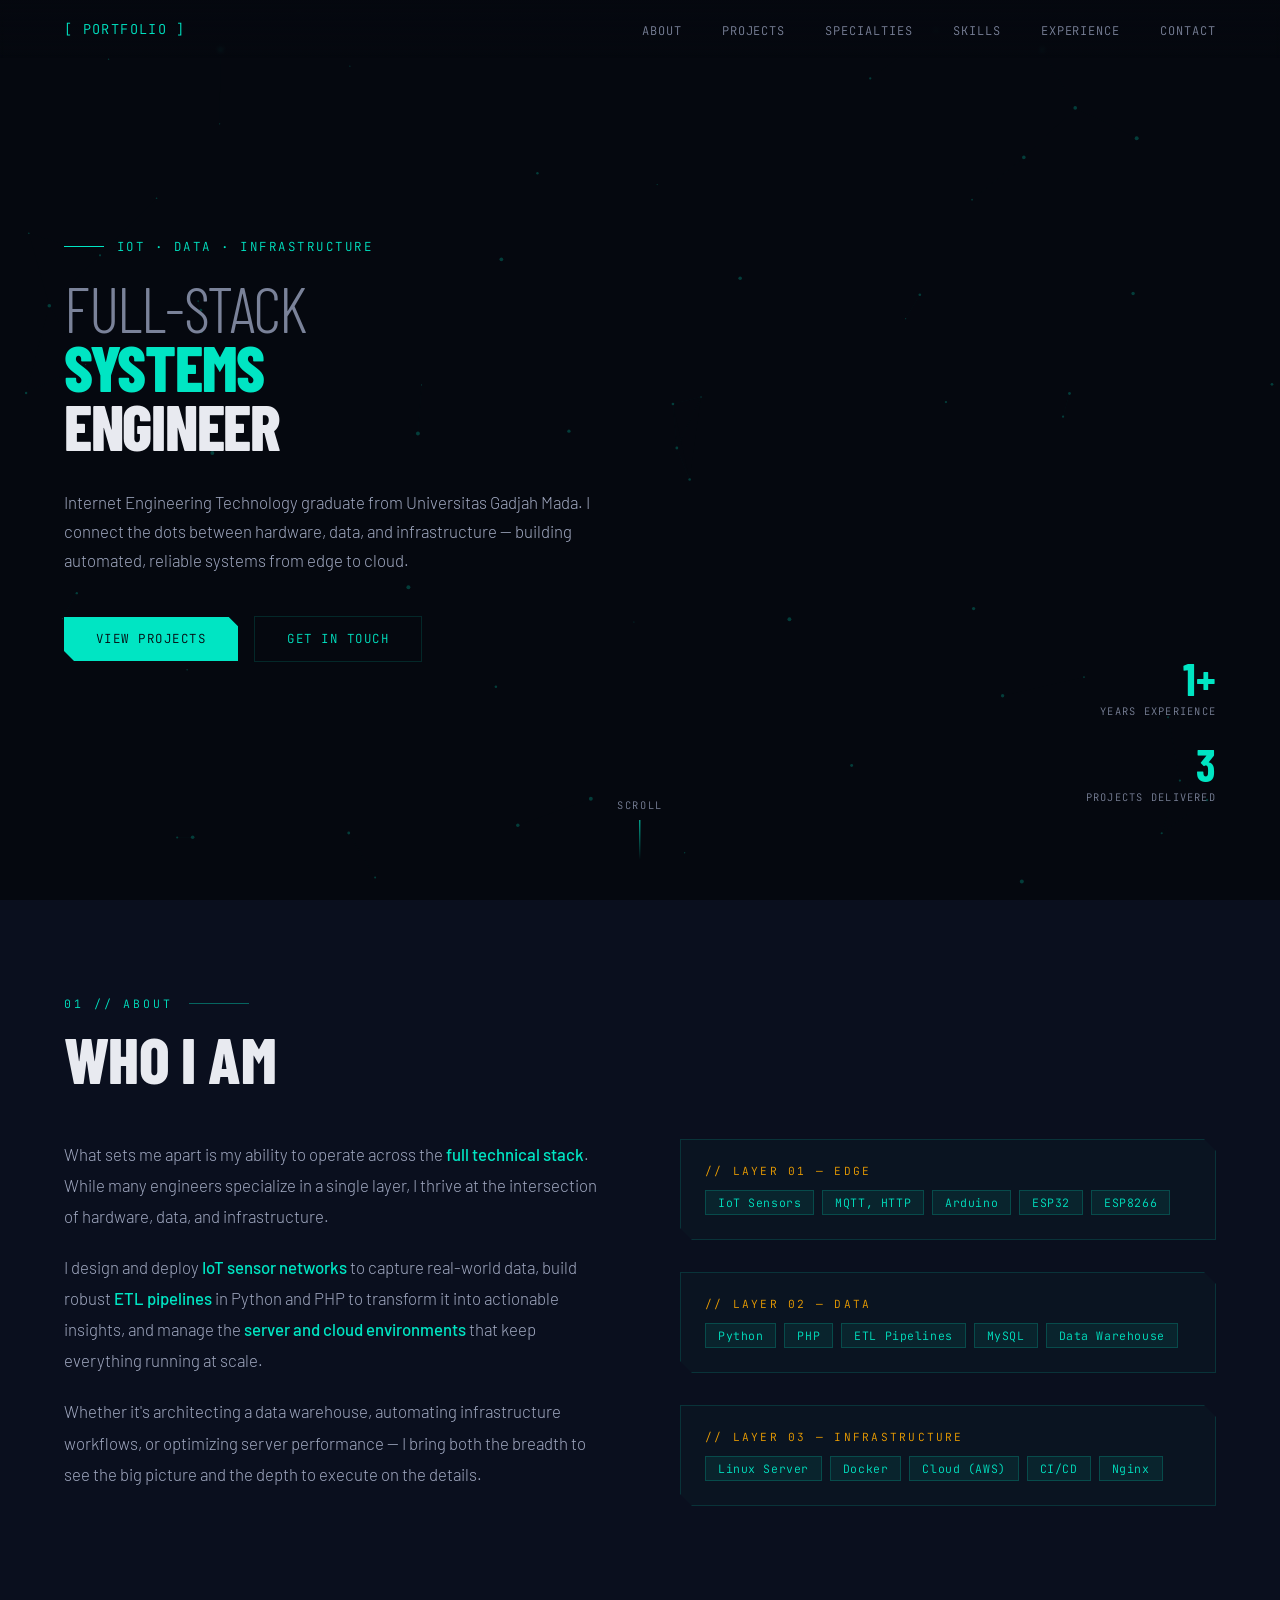
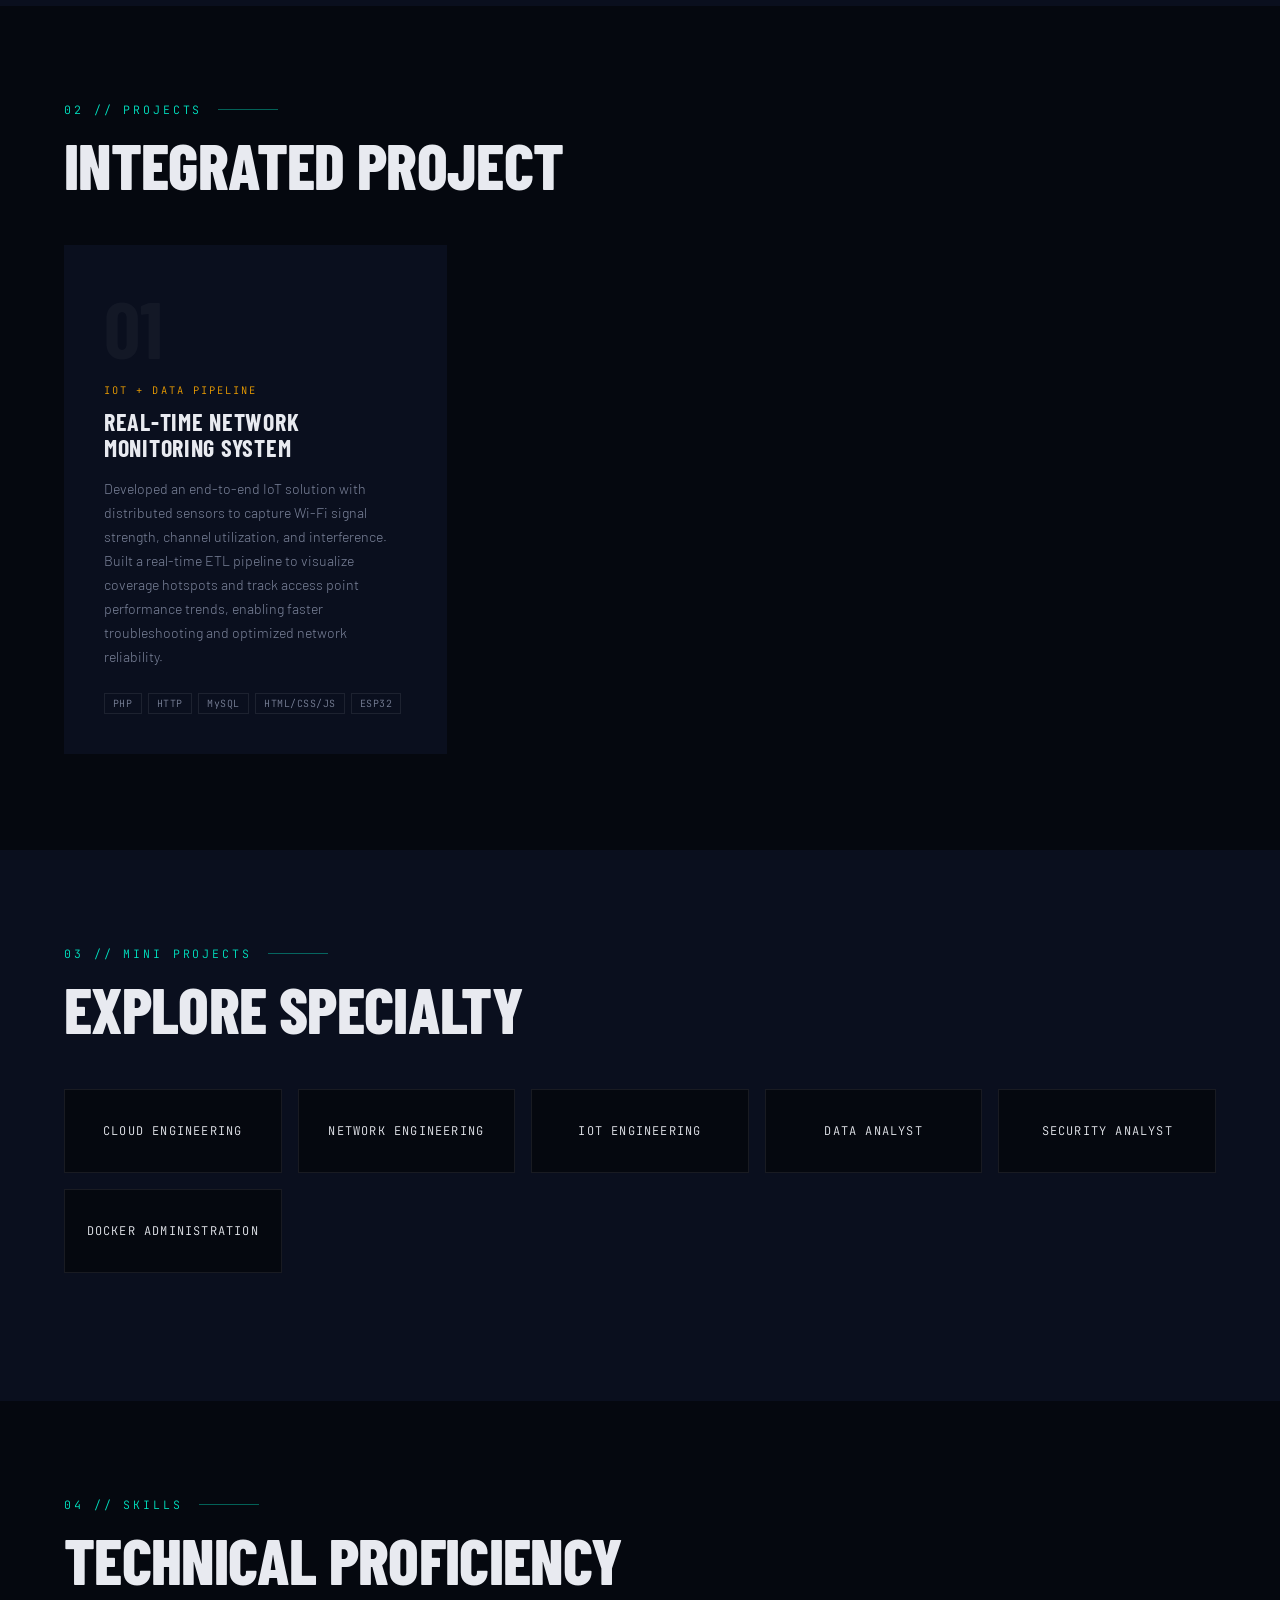
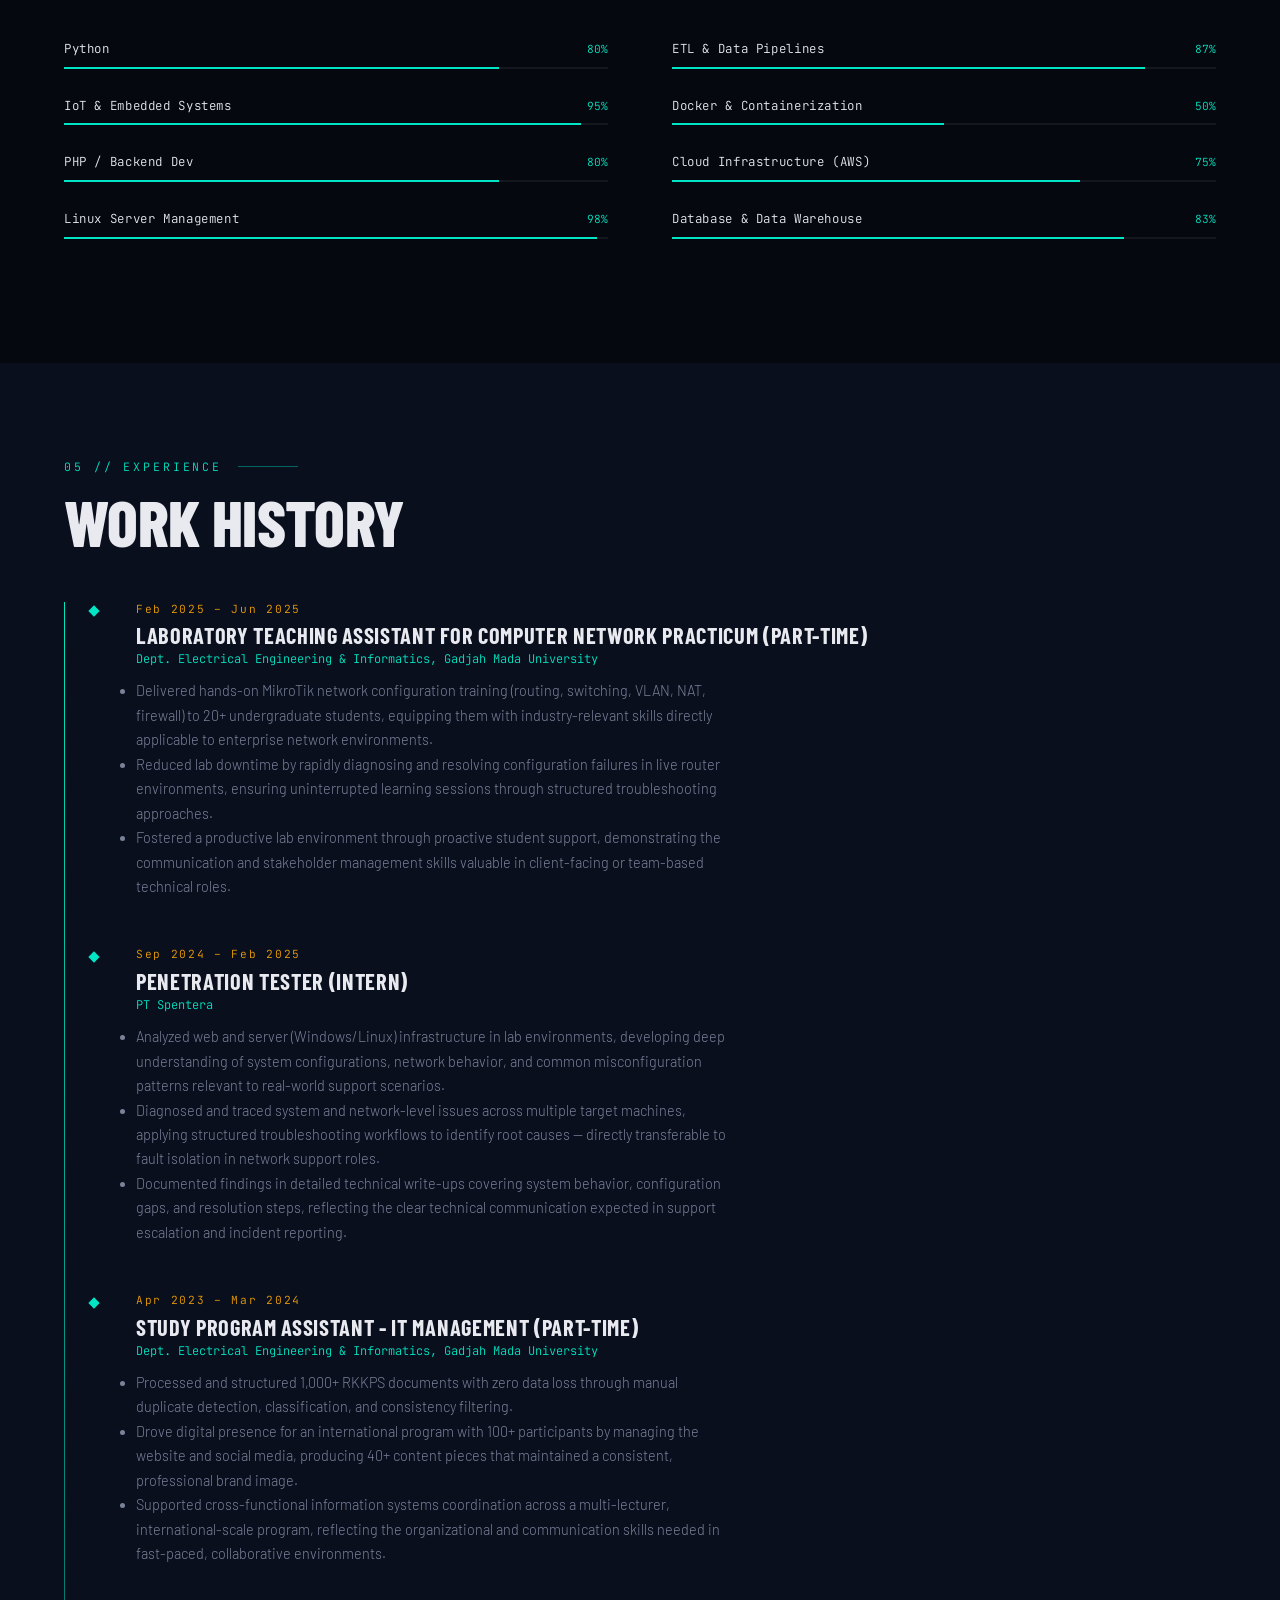
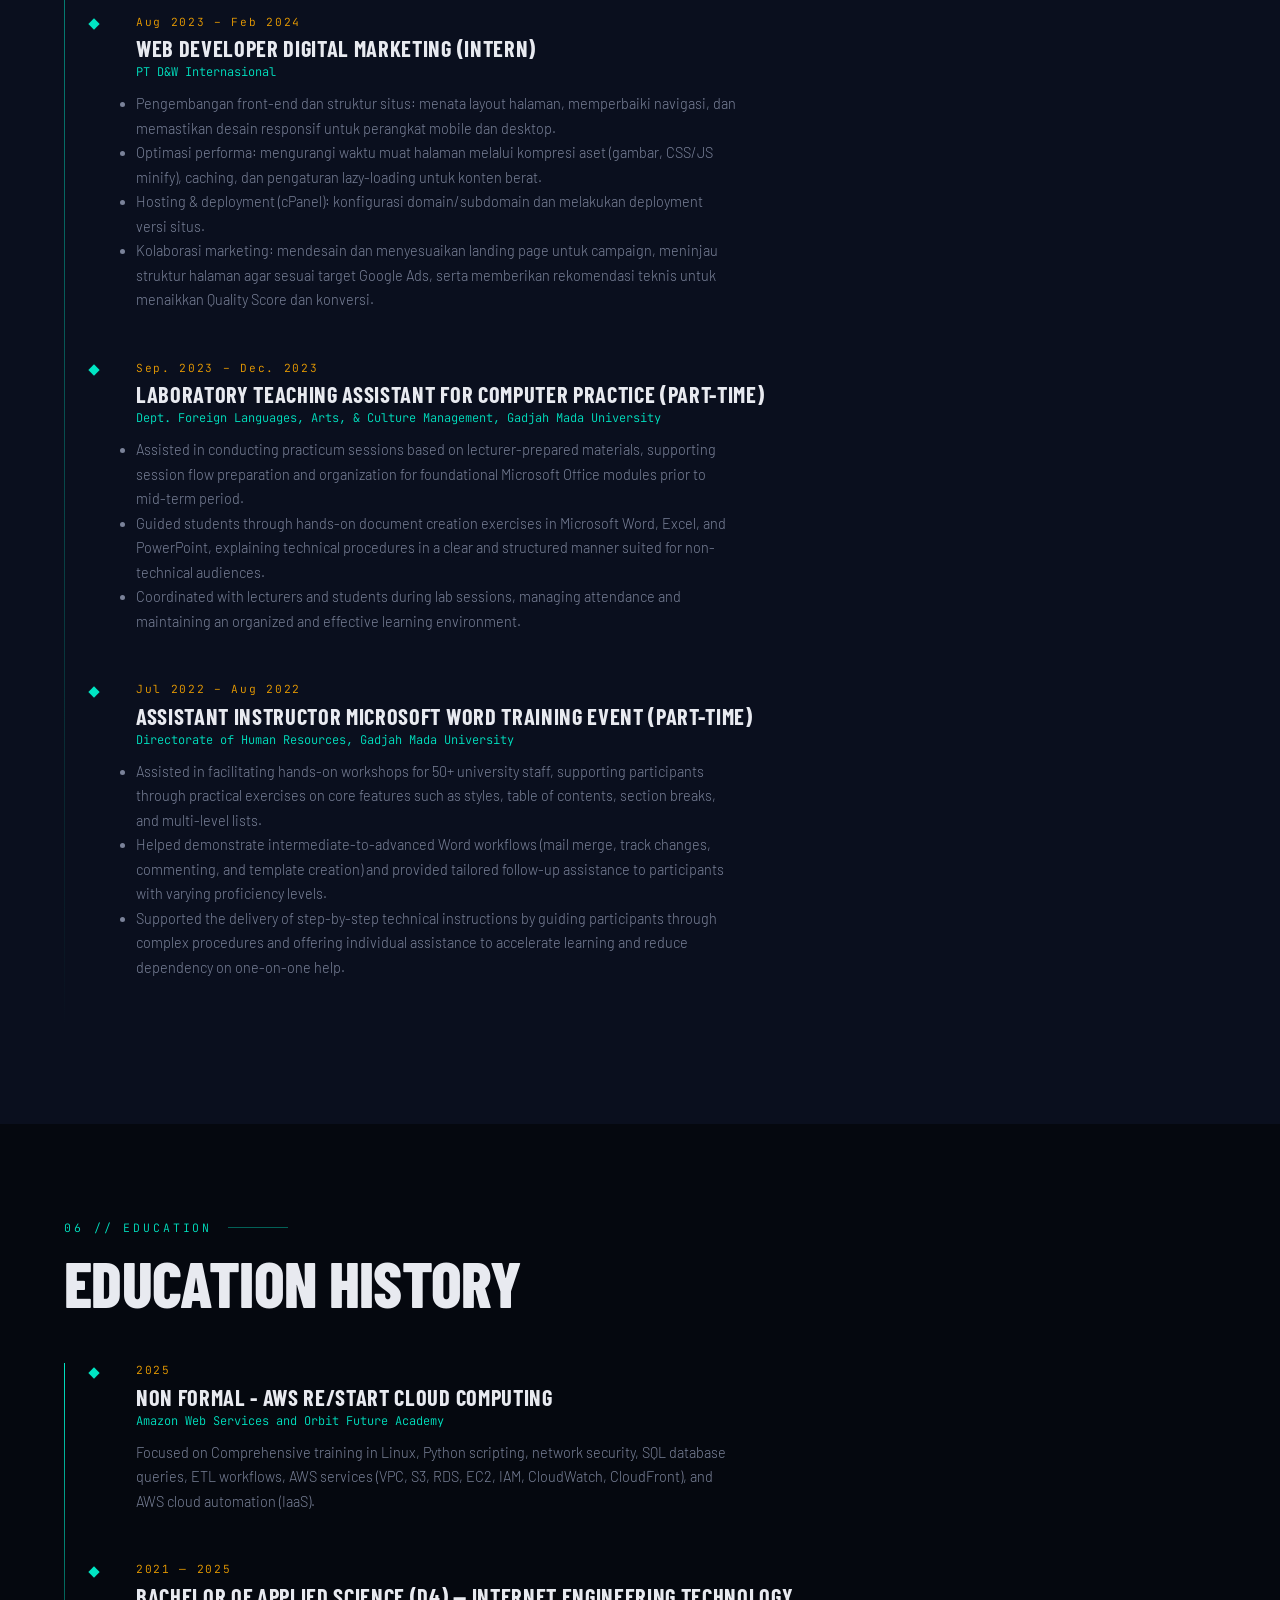
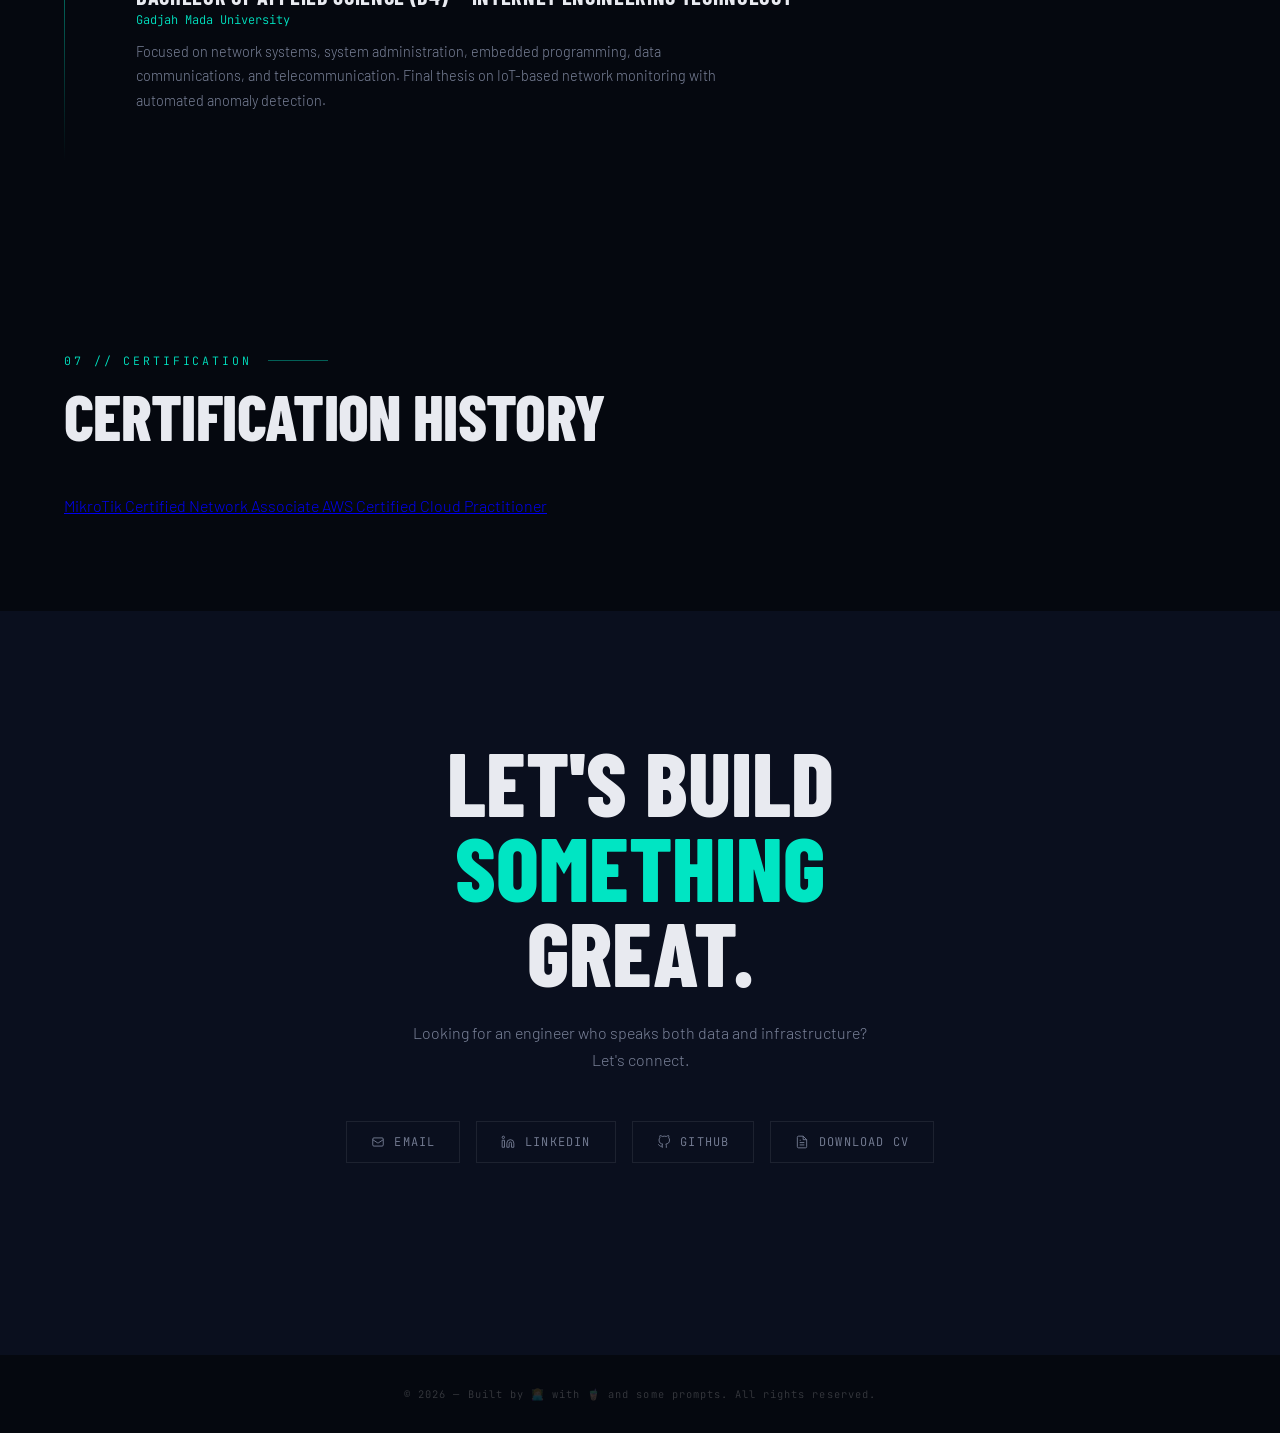
==== index.html @ 51f74c60 "Update index.html" ====
<!DOCTYPE html>
<html lang="id">
<head>
<meta charset="UTF-8">
<meta name="viewport" content="width=device-width, initial-scale=1.0">
<title>Portfolio — Engineer</title>
<link rel="preconnect" href="https://fonts.googleapis.com">
<link href="https://fonts.googleapis.com/css2?family=Barlow+Condensed:wght@300;400;600;700;800&family=JetBrains+Mono:wght@300;400;500&family=Barlow:wght@300;400;500&display=swap" rel="stylesheet">
<link rel="stylesheet" href="assets/css/style.css">
</head>
<body>

<canvas id="canvas-bg"></canvas>

<!-- NAV -->
<nav>
  <a href="#hero" class="nav-logo">[ PORTFOLIO ]</a>
  <ul class="nav-links">
    <li><a href="#about">About</a></li>
    <li><a href="#projects">Projects</a></li>
    <li><a href="#mini-projects">Specialties</a></li>
    <li><a href="#skills">Skills</a></li>
    <li><a href="#experience">Experience</a></li>
    <li><a href="#contact">Contact</a></li>
  </ul>
</nav>

<!-- HERO -->
<section id="hero">
  <div class="hero-content">
    <div class="hero-tag">IoT · Data · Infrastructure</div>
    <h1>
      <span class="line-dim">Full-Stack</span><br>
      <span class="line-accent">Systems</span><br>
      <span>Engineer</span>
    </h1>
    <p class="hero-desc">
      Internet Engineering Technology graduate from Universitas Gadjah Mada.
      I connect the dots between hardware, data, and infrastructure —
      building automated, reliable systems from edge to cloud.
    </p>
    <div class="hero-cta">
      <a href="#projects" class="btn-primary">View Projects</a>
      <a href="#contact" class="btn-secondary">Get In Touch</a>
    </div>
  </div>

  <div class="hero-stats">
    <div class="stat-item">
      <div class="stat-num">1+</div>
      <div class="stat-label">Years Experience</div>
    </div>
    <div class="stat-item">
      <div class="stat-num">3</div>
      <div class="stat-label">Projects Delivered</div>
    </div>
  </div>

  <div class="scroll-hint">
    <span>Scroll</span>
    <div class="scroll-line"></div>
  </div>
</section>

<!-- ABOUT -->
<section id="about">
  <div class="section-label">01 // About</div>
  <h2>Who I Am</h2>

  <div class="about-grid reveal">
    <div class="about-text">
      <p>
        What sets me apart is my ability to operate across the <strong>full technical stack</strong>.
        While many engineers specialize in a single layer, I thrive at the intersection of
        hardware, data, and infrastructure.
      </p>
      <p>
        I design and deploy <strong>IoT sensor networks</strong> to capture real-world data,
        build robust <strong>ETL pipelines</strong> in Python and PHP to transform it into
        actionable insights, and manage the <strong>server and cloud environments</strong>
        that keep everything running at scale.
      </p>
      <p>
        Whether it's architecting a data warehouse, automating infrastructure workflows,
        or optimizing server performance — I bring both the breadth to see the big picture
        and the depth to execute on the details.
      </p>
    </div>

    <div class="about-right">
      <div class="tech-layer">
        <div class="layer-title">// Layer 01 — Edge</div>
        <div class="layer-tags">
          <span class="tag">IoT Sensors</span>
          <span class="tag">MQTT, HTTP</span>
          <span class="tag">Arduino</span>
          <span class="tag">ESP32</span>
          <span class="tag">ESP8266</span>
        </div>
      </div>
      <div class="tech-layer">
        <div class="layer-title">// Layer 02 — Data</div>
        <div class="layer-tags">
          <span class="tag">Python</span>
          <span class="tag">PHP</span>
          <span class="tag">ETL Pipelines</span>
          <span class="tag">MySQL</span>
          <span class="tag">Data Warehouse</span>
        </div>
      </div>
      <div class="tech-layer">
        <div class="layer-title">// Layer 03 — Infrastructure</div>
        <div class="layer-tags">
          <span class="tag">Linux Server</span>
          <span class="tag">Docker</span>
          <span class="tag">Cloud (AWS)</span>
          <span class="tag">CI/CD</span>
          <span class="tag">Nginx</span>
        </div>
      </div>
    </div>
  </div>
</section>

<!-- PROJECTS -->
<section id="projects">
  <div class="section-label">02 // Projects</div>
  <h2>Integrated Project</h2>

  <div class="projects-grid">
    <div class="project-card reveal" onclick="window.open('https://github.com/indah0503/network-stability-and-performance-monitoring-system.git', '_blank')" style="cursor: pointer;">
      <div class="project-num">01</div>
      <div class="project-type">IoT + Data Pipeline</div>
      <div class="project-title">Real-Time Network Monitoring System</div>
      <p class="project-desc">
        Developed an end-to-end IoT solution with distributed sensors to capture Wi-Fi
        signal strength, channel utilization, and interference. Built a real-time ETL pipeline
        to visualize coverage hotspots and track access point performance trends,
        enabling faster troubleshooting and optimized network reliability.
      </p>
      <div class="project-stack">
        <span class="stack-chip">PHP</span>
        <span class="stack-chip">HTTP</span>
        <span class="stack-chip">MySQL</span>
        <span class="stack-chip">HTML/CSS/JS</span>
        <span class="stack-chip">ESP32</span>
      </div>
    </div>
  </div>
</section>

<!-- MINI PROJECTS -->
<section id="mini-projects">
  <div class="section-label">03 // Mini Projects</div>
  <h2>Explore Specialty</h2>
  
  <div class="mini-links">
    <a href="pages/cloud-engineering.html" class="mini-link">
      Cloud Engineering
    </a>
    
    <a href="pages/network-engineering.html" class="mini-link">
      Network Engineering
    </a>
    
    <a href="pages/iot-engineering.html" class="mini-link">
      IoT Engineering
    </a>
    
    <a href="pages/data-analytics.html" button class="mini-link">
      Data Analyst
    </a>
    
    <a href="pages/security-analyst.html" button class="mini-link">
      Security Analyst
    </a>

    <a href="pages/docker-admin.html" button class="mini-link">
      Docker Administration
    </a>
  </div>
</section>

<!-- SKILLS -->
<section id="skills">
  <div class="section-label">04 // Skills</div>
  <h2>Technical Proficiency</h2>

  <div class="skills-layout">
    <div class="reveal">
      <div class="skill-item">
        <div class="skill-header"><span class="skill-name">Python</span><span class="skill-pct">80%</span></div>
        <div class="skill-track"><div class="skill-fill" style="--w:0.92" data-pct="0.80"></div></div>
      </div>
      <div class="skill-item">
        <div class="skill-header"><span class="skill-name">IoT & Embedded Systems</span><span class="skill-pct">95%</span></div>
        <div class="skill-track"><div class="skill-fill" data-pct="0.95"></div></div>
      </div>
      <div class="skill-item">
        <div class="skill-header"><span class="skill-name">PHP / Backend Dev</span><span class="skill-pct">80%</span></div>
        <div class="skill-track"><div class="skill-fill" data-pct="0.80"></div></div>
      </div>
      <div class="skill-item">
        <div class="skill-header"><span class="skill-name">Linux Server Management</span><span class="skill-pct">98%</span></div>
        <div class="skill-track"><div class="skill-fill" data-pct="0.98"></div></div>
      </div>
    </div>
    <div class="reveal">
      <div class="skill-item">
        <div class="skill-header"><span class="skill-name">ETL & Data Pipelines</span><span class="skill-pct">87%</span></div>
        <div class="skill-track"><div class="skill-fill" data-pct="0.87"></div></div>
      </div>
      <div class="skill-item">
        <div class="skill-header"><span class="skill-name">Docker & Containerization</span><span class="skill-pct">50%</span></div>
        <div class="skill-track"><div class="skill-fill" data-pct="0.50"></div></div>
      </div>
      <div class="skill-item">
        <div class="skill-header"><span class="skill-name">Cloud Infrastructure (AWS)</span><span class="skill-pct">75%</span></div>
        <div class="skill-track"><div class="skill-fill" data-pct="0.75"></div></div>
      </div>
      <div class="skill-item">
        <div class="skill-header"><span class="skill-name">Database & Data Warehouse</span><span class="skill-pct">83%</span></div>
        <div class="skill-track"><div class="skill-fill" data-pct="0.83"></div></div>
      </div>
    </div>
  </div>
</section>

<!-- EXPERIENCE -->
<section id="experience">
  <div class="section-label">05 // Experience</div>
  <h2>Work History</h2>

  <div class="timeline reveal">
    <div class="timeline-item">
      <div class="timeline-dot"></div>
      <div class="timeline-date">Feb 2025 – Jun 2025</div>
      <div class="timeline-role">Laboratory Teaching Assistant for Computer Network Practicum (Part-time)</div>
      <div class="timeline-company">Dept. Electrical Engineering & Informatics, Gadjah Mada University</div>
      <ul class="timeline-desc">
        <li>Delivered hands-on MikroTik network configuration training (routing, switching, VLAN, NAT, firewall) 
          to 20+ undergraduate students, equipping them with industry-relevant skills directly applicable to enterprise 
          network environments.</li>
        <li>Reduced lab downtime by rapidly diagnosing and resolving configuration failures in live router environments, 
          ensuring uninterrupted learning sessions through structured troubleshooting approaches.</li>
        <li>Fostered a productive lab environment through proactive student support, demonstrating the communication 
          and stakeholder management skills valuable in client-facing or team-based technical roles.</li>
      </ul>
    </div>
    <div class="timeline-item">
      <div class="timeline-dot"></div>
      <div class="timeline-date">Sep 2024 – Feb 2025</div>
      <div class="timeline-role">Penetration Tester	(Intern)</div>
      <div class="timeline-company">PT Spentera</div>
      <ul class="timeline-desc">
        <li>Analyzed web and server (Windows/Linux) infrastructure in lab environments, developing deep 
          understanding of system configurations, network behavior, and common misconfiguration patterns 
          relevant to real-world support scenarios.</li>
        <li>Diagnosed and traced system and network-level issues across multiple target machines, applying 
          structured troubleshooting workflows to identify root causes — directly transferable to fault isolation 
          in network support roles.</li>
        <li>Documented findings in detailed technical write-ups covering system behavior, configuration gaps, 
          and resolution steps, reflecting the clear technical communication expected in support escalation 
          and incident reporting.</li>
      </ul>
    </div>
    <div class="timeline-item">
      <div class="timeline-dot"></div>
      <div class="timeline-date">Apr 2023 – Mar 2024</div>
      <div class="timeline-role">Study Program Assistant - IT Management (Part-time)</div>
      <div class="timeline-company">Dept. Electrical Engineering & Informatics, Gadjah Mada University</div>
      <ul class="timeline-desc">
        <li>Processed and structured 1,000+ RKKPS documents with zero data loss through manual duplicate 
          detection, classification, and consistency filtering.</li>
        <li>Drove digital presence for an international program with 100+ participants by managing the 
          website and social media, producing 40+ content pieces that maintained a consistent, professional brand image.</li>
        <li>Supported cross-functional information systems coordination across a multi-lecturer, 
          international-scale program, reflecting the organizational and communication skills needed in fast-paced, 
          collaborative environments.</li>
      </ul>
    </div>
    <div class="timeline-item">
      <div class="timeline-dot"></div>
      <div class="timeline-date">Aug 2023 – Feb 2024</div>
      <div class="timeline-role">Web Developer Digital Marketing (Intern)</div>
      <div class="timeline-company">PT D&W Internasional</div>
      <ul class="timeline-desc">
        <li>Pengembangan front-end dan struktur situs: menata layout halaman, memperbaiki navigasi, dan 
          memastikan desain responsif untuk perangkat mobile dan desktop.</li>
        <li>Optimasi performa: mengurangi waktu muat halaman melalui kompresi aset 
          (gambar, CSS/JS minify), caching, dan pengaturan lazy-loading untuk konten berat.</li>
        <li>Hosting & deployment (cPanel): konfigurasi domain/subdomain dan melakukan deployment versi situs.</li>
        <li>Kolaborasi marketing: mendesain dan menyesuaikan landing page untuk campaign, meninjau struktur 
          halaman agar sesuai target Google Ads, serta memberikan rekomendasi teknis untuk menaikkan Quality 
          Score dan konversi.</li>
      </ul>
    </div>
    <div class="timeline-item">
      <div class="timeline-dot"></div>
      <div class="timeline-date">Sep. 2023 – Dec. 2023</div>
      <div class="timeline-role">Laboratory Teaching Assistant for Computer Practice (Part-time)</div>
      <div class="timeline-company">Dept. Foreign Languages, Arts, & Culture Management, Gadjah Mada University</div>
      <ul class="timeline-desc">
        <li>Assisted in conducting practicum sessions based on lecturer-prepared materials, supporting session
          flow preparation and organization for foundational Microsoft Office modules prior to mid-term period.</li>
        <li>Guided students through hands-on document creation exercises in Microsoft Word, Excel, and 
          PowerPoint, explaining technical procedures in a clear and structured manner suited for non-technical audiences.</li>
        <li>Coordinated with lecturers and students during lab sessions, managing attendance and maintaining 
          an organized and effective learning environment.</li>
      </ul>
    </div>
    <div class="timeline-item">
      <div class="timeline-dot"></div>
      <div class="timeline-date">Jul 2022 – Aug 2022</div>
      <div class="timeline-role">Assistant Instructor Microsoft Word Training Event (Part-time)</div>
      <div class="timeline-company">Directorate of Human Resources, Gadjah Mada University</div>
      <ul class="timeline-desc">
        <li>Assisted in facilitating hands-on workshops for 50+ university staff, supporting participants 
          through practical exercises on core features such as styles, table of contents, section breaks, 
          and multi-level lists.</li>
        <li>Helped demonstrate intermediate-to-advanced Word workflows (mail merge, track changes, commenting,
          and template creation) and provided tailored follow-up assistance to participants with varying proficiency levels.</li>
        <li>Supported the delivery of step-by-step technical instructions by guiding participants through 
          complex procedures and offering individual assistance to accelerate learning and reduce dependency 
          on one-on-one help.</li>
      </ul>
    </div>
  </div>
</section>

<!-- EDUCATION -->
<section id="education">
  <div class="section-label">06 // Education</div>
  <h2>Education History</h2>
  
  <div class="timeline reveal">
    <div class="timeline-item">
      <div class="timeline-dot"></div>
      <div class="timeline-year">2025</div>
      <div class="timeline-program">Non Formal - AWS re/Start Cloud Computing</div>
      <div class="timeline-school">Amazon Web Services and Orbit Future Academy</div>
      <p class="timeline-study">
        Focused on Comprehensive training in Linux, Python scripting, network security, 
        SQL database queries, ETL workflows, AWS services (VPC, S3, RDS, EC2, IAM, CloudWatch, CloudFront), 
        and AWS cloud automation (IaaS).
      </p>
    </div>
    <div class="timeline-item">
      <div class="timeline-dot"></div>
      <div class="timeline-year">2021 — 2025</div>
      <div class="timeline-program">Bachelor of Applied Science (D4) — Internet Engineering Technology</div>
      <div class="timeline-school">Gadjah Mada University</div>
      <p class="timeline-study">
        Focused on network systems, system administration, embedded programming,
        data communications, and telecommunication. Final thesis on IoT-based
        network monitoring with automated anomaly detection.
      </p>
    </div>
  </div>
</section>

<!-- CERTIFICATION -->
<section id="certification">
  <div class="section-label">07 // Certification</div>
  <h2>Certification History</h2>
  
  <div class="certif-links">
    <a href="https://mikrotik.com/training/certificates/c420561c7f40c6b32503" class="certif-link" target="_blank">
      MikroTik Certified Network Associate
    </a>
    <a href="https://www.credly.com/badges/e46f42b6-aa15-4346-9a85-0c9fbe51da29" class="certif-link" target="_blank">
      AWS Certified Cloud Practitioner
    </a>
  </div>
</section>

<!-- CONTACT -->
<section id="contact">
  <div class="contact-big">
    Let's Build<br><span>Something</span><br>Great.
  </div>
  <p class="contact-sub">
    Looking for an engineer who speaks both data and infrastructure?<br>
    Let's connect.
  </p>
  <div class="contact-links">
    <a href="mailto:indah.sekar523@gmail.com" class="contact-link">
      <svg viewBox="0 0 24 24" fill="none" stroke="currentColor" stroke-width="1.5"><path d="M3 8l7.89 5.26a2 2 0 002.22 0L21 8M5 19h14a2 2 0 002-2V7a2 2 0 00-2-2H5a2 2 0 00-2 2v10a2 2 0 002 2z"/></svg>
      Email
    </a>
    <a href="https://linkedin.com/in/indah-sekar-ningrum" class="contact-link" target="_blank">
      <svg viewBox="0 0 24 24" fill="none" stroke="currentColor" stroke-width="1.5"><path d="M16 8a6 6 0 016 6v7h-4v-7a2 2 0 00-2-2 2 2 0 00-2 2v7h-4v-7a6 6 0 016-6zM2 9h4v12H2z"/><circle cx="4" cy="4" r="2"/></svg>
      LinkedIn
    </a>
    <a href="https://github.com/indah0503" class="contact-link" target="_blank">
      <svg viewBox="0 0 24 24" fill="none" stroke="currentColor" stroke-width="1.5"><path d="M9 19c-5 1.5-5-2.5-7-3m14 6v-3.87a3.37 3.37 0 00-.94-2.61c3.14-.35 6.44-1.54 6.44-7A5.44 5.44 0 0020 4.77 5.07 5.07 0 0019.91 1S18.73.65 16 2.48a13.38 13.38 0 00-7 0C6.27.65 5.09 1 5.09 1A5.07 5.07 0 005 4.77a5.44 5.44 0 00-1.5 3.78c0 5.42 3.3 6.61 6.44 7A3.37 3.37 0 009 18.13V22"/></svg>
      GitHub
    </a>
    <a href="docs/myCV.pdf" class="contact-link">
      <svg viewBox="0 0 24 24" fill="none" stroke="currentColor" stroke-width="1.5"><path d="M14 2H6a2 2 0 00-2 2v16a2 2 0 002 2h12a2 2 0 002-2V8z"/><polyline points="14 2 14 8 20 8"/><line x1="16" y1="13" x2="8" y2="13"/><line x1="16" y1="17" x2="8" y2="17"/><polyline points="10 9 9 9 8 9"/></svg>
      Download CV
    </a>
  </div>
</section>

<footer>
  &copy; 2026 — Built by 👩🏼‍💻 with 🧋 and some prompts. All rights reserved.
</footer>

<script>
// ─── CANVAS GRID ANIMATION ───
const canvas = document.getElementById('canvas-bg');
const ctx = canvas.getContext('2d');
let W, H, dots = [], lines = [];

function resize() {
  W = canvas.width = window.innerWidth;
  H = canvas.height = window.innerHeight;
}

function initDots() {
  dots = [];
  const count = Math.floor((W * H) / 18000);
  for (let i = 0; i < count; i++) {
    dots.push({
      x: Math.random() * W,
      y: Math.random() * H,
      vx: (Math.random() - 0.5) * 0.3,
      vy: (Math.random() - 0.5) * 0.3,
      r: Math.random() * 1.5 + 0.5
    });
  }
}

function draw() {
  ctx.clearRect(0, 0, W, H);
  for (let i = 0; i < dots.length; i++) {
    const d = dots[i];
    d.x += d.vx; d.y += d.vy;
    if (d.x < 0 || d.x > W) d.vx *= -1;
    if (d.y < 0 || d.y > H) d.vy *= -1;
    ctx.beginPath();
    ctx.arc(d.x, d.y, d.r, 0, Math.PI * 2);
    ctx.fillStyle = 'rgba(0,229,195,0.6)';
    ctx.fill();
    for (let j = i + 1; j < dots.length; j++) {
      const d2 = dots[j];
      const dist = Math.hypot(d.x - d2.x, d.y - d2.y);
      if (dist < 120) {
        ctx.beginPath();
        ctx.moveTo(d.x, d.y);
        ctx.lineTo(d2.x, d2.y);
        ctx.strokeStyle = `rgba(0,229,195,${0.12 * (1 - dist / 120)})`;
        ctx.lineWidth = 0.5;
        ctx.stroke();
      }
    }
  }
  requestAnimationFrame(draw);
}

resize();
initDots();
draw();
window.addEventListener('resize', () => { resize(); initDots(); });

// ─── REVEAL ON SCROLL ───
const revealEls = document.querySelectorAll('.reveal');
const observer = new IntersectionObserver((entries) => {
  entries.forEach(e => {
    if (e.isIntersecting) {
      e.target.classList.add('visible');
      // skill bars
      e.target.querySelectorAll('.skill-fill').forEach(bar => {
        const pct = parseFloat(bar.dataset.pct);
        bar.style.width = (pct * 100) + '%';
        bar.classList.add('animated');
      });
    }
  });
}, { threshold: 0.15 });

revealEls.forEach(el => observer.observe(el));

// skills in about section (auto-visible)
document.querySelectorAll('.skill-fill').forEach(bar => {
  const pct = parseFloat(bar.dataset.pct);
  bar.style.width = (pct * 100) + '%';
});
</script>
</body>
</html>
---- assets/css/style.css ----
:root {
    --bg: #05080f;
    --bg2: #0a0f1e;
    --bg3: #0f1628;
    --teal: #00e5c3;
    --teal-dim: #00b39a;
    --amber: #f0a000;
    --text: #e8eaf0;
    --text-muted: #7a8299;
    --border: rgba(0,229,195,0.15);
  }

  * { margin: 0; padding: 0; box-sizing: border-box; }

  html { scroll-behavior: smooth; }

  body {
    background: var(--bg);
    color: var(--text);
    font-family: 'Barlow', sans-serif;
    font-weight: 300;
    overflow-x: hidden;
  }

  /* ─── CANVAS BG ─── */
  #canvas-bg {
    position: fixed;
    top: 0; left: 0;
    width: 100%; height: 100%;
    z-index: 0;
    opacity: 0.4;
    pointer-events: none;
  }

  /* ─── NAV ─── */
  nav {
    position: fixed;
    top: 0; width: 100%;
    z-index: 100;
    padding: 1.2rem 4rem;
    display: flex;
    justify-content: space-between;
    align-items: center;
    background: linear-gradient(to bottom, rgba(5,8,15,0.95), transparent);
    backdrop-filter: blur(2px);
  }

  .nav-logo {
    font-family: 'JetBrains Mono', monospace;
    font-size: 0.85rem;
    color: var(--teal);
    letter-spacing: 0.1em;
    text-decoration: none;
  }

  .nav-links { display: flex; gap: 2.5rem; list-style: none; }

  .nav-links a {
    font-family: 'JetBrains Mono', monospace;
    font-size: 0.75rem;
    color: var(--text-muted);
    text-decoration: none;
    letter-spacing: 0.08em;
    text-transform: uppercase;
    transition: color 0.3s;
  }

  .nav-links a:hover { color: var(--teal); }

  /* ─── HERO ─── */
  #hero {
    position: relative;
    min-height: 100vh;
    display: flex;
    align-items: center;
    padding: 0 4rem;
    z-index: 1;
  }

  .hero-content { max-width: 780px; }

  .hero-tag {
    font-family: 'JetBrains Mono', monospace;
    font-size: 0.78rem;
    color: var(--teal);
    letter-spacing: 0.2em;
    text-transform: uppercase;
    margin-bottom: 1.5rem;
    display: flex;
    align-items: center;
    gap: 0.8rem;
  }

  .hero-tag::before {
    content: '';
    display: inline-block;
    width: 40px;
    height: 1px;
    background: var(--teal);
  }

  h1 {
    font-family: 'Barlow Condensed', sans-serif;
    font-size: clamp(2.5rem, 5vw, 4rem);
    font-weight: 800;
    line-height: 0.92;
    letter-spacing: -0.02em;
    text-transform: uppercase;
    margin-bottom: 2rem;
  }

  h1 .line-accent { color: var(--teal); }
  h1 .line-dim { color: var(--text-muted); font-weight: 300; }

  .hero-desc {
    font-size: 1.05rem;
    line-height: 1.75;
    color: #a0a8c0;
    max-width: 560px;
    margin-bottom: 2.5rem;
    font-weight: 300;
  }

  .hero-cta {
    display: flex;
    gap: 1rem;
    align-items: center;
  }

  .btn-primary {
    font-family: 'JetBrains Mono', monospace;
    font-size: 0.78rem;
    letter-spacing: 0.12em;
    text-transform: uppercase;
    color: var(--bg);
    background: var(--teal);
    padding: 0.85rem 2rem;
    border: none;
    cursor: pointer;
    text-decoration: none;
    transition: background 0.3s, transform 0.2s;
    clip-path: polygon(0 0, calc(100% - 10px) 0, 100% 10px, 100% 100%, 10px 100%, 0 calc(100% - 10px));
  }

  .btn-primary:hover { background: var(--teal-dim); transform: translateY(-2px); }

  .btn-secondary {
    font-family: 'JetBrains Mono', monospace;
    font-size: 0.78rem;
    letter-spacing: 0.12em;
    text-transform: uppercase;
    color: var(--teal);
    background: transparent;
    padding: 0.85rem 2rem;
    border: 1px solid var(--border);
    cursor: pointer;
    text-decoration: none;
    transition: border-color 0.3s, color 0.3s;
  }

  .btn-secondary:hover { border-color: var(--teal); color: var(--teal); }

  /* ─── HERO STATS ─── */
  .hero-stats {
    position: absolute;
    right: 4rem;
    bottom: 6rem;
    display: flex;
    flex-direction: column;
    gap: 1.5rem;
    z-index: 1;
  }

  .stat-item { text-align: right; }

  .stat-num {
    font-family: 'Barlow Condensed', sans-serif;
    font-size: 2.8rem;
    font-weight: 700;
    color: var(--teal);
    line-height: 1;
  }

  .stat-label {
    font-family: 'JetBrains Mono', monospace;
    font-size: 0.65rem;
    color: var(--text-muted);
    letter-spacing: 0.12em;
    text-transform: uppercase;
    margin-top: 0.2rem;
  }

  .scroll-hint {
    position: absolute;
    bottom: 2.5rem;
    left: 50%;
    transform: translateX(-50%);
    display: flex;
    flex-direction: column;
    align-items: center;
    gap: 0.5rem;
    color: var(--text-muted);
    font-family: 'JetBrains Mono', monospace;
    font-size: 0.65rem;
    letter-spacing: 0.15em;
    text-transform: uppercase;
    animation: float 2.5s ease-in-out infinite;
  }

  .scroll-line {
    width: 1px;
    height: 40px;
    background: linear-gradient(to bottom, var(--teal), transparent);
  }

  @keyframes float {
    0%, 100% { transform: translateX(-50%) translateY(0); }
    50% { transform: translateX(-50%) translateY(6px); }
  }

  /* ─── SECTION BASE ─── */
  section { position: relative; z-index: 1; padding: 6rem 4rem; }

  .section-label {
    font-family: 'JetBrains Mono', monospace;
    font-size: 0.72rem;
    color: var(--teal);
    letter-spacing: 0.25em;
    text-transform: uppercase;
    margin-bottom: 1rem;
    display: flex;
    align-items: center;
    gap: 1rem;
  }

  .section-label::after {
    content: '';
    display: inline-block;
    flex: 1;
    max-width: 60px;
    height: 1px;
    background: var(--teal);
    opacity: 0.4;
  }

  h2 {
    font-family: 'Barlow Condensed', sans-serif;
    font-size: clamp(2.5rem, 5vw, 4rem);
    font-weight: 800;
    text-transform: uppercase;
    line-height: 1;
    letter-spacing: -0.01em;
    margin-bottom: 3rem;
  }

  /* ─── ABOUT ─── */
  #about { background: var(--bg2); }

  .about-grid {
    display: grid;
    grid-template-columns: 1fr 1fr;
    gap: 5rem;
    align-items: start;
  }

  .about-text p {
    font-size: 1.05rem;
    line-height: 1.85;
    color: #a0a8c0;
    margin-bottom: 1.25rem;
  }

  .about-text p strong { color: var(--teal); font-weight: 500; }

  .about-right { display: flex; flex-direction: column; gap: 2rem; }

  .tech-layer {
    border: 1px solid var(--border);
    padding: 1.5rem;
    position: relative;
    background: rgba(0,229,195,0.02);
    clip-path: polygon(0 0, calc(100% - 12px) 0, 100% 12px, 100% 100%, 12px 100%, 0 calc(100% - 12px));
  }

  .layer-title {
    font-family: 'JetBrains Mono', monospace;
    font-size: 0.7rem;
    color: var(--amber);
    letter-spacing: 0.2em;
    text-transform: uppercase;
    margin-bottom: 0.75rem;
  }

  .layer-tags {
    display: flex;
    flex-wrap: wrap;
    gap: 0.5rem;
  }

  .tag {
    font-family: 'JetBrains Mono', monospace;
    font-size: 0.72rem;
    color: var(--teal);
    background: rgba(0,229,195,0.08);
    border: 1px solid rgba(0,229,195,0.2);
    padding: 0.25rem 0.75rem;
    letter-spacing: 0.05em;
  }

  /* ─── PROJECTS ─── */
  #projects { background: var(--bg); }

  .projects-grid {
    display: grid;
    grid-template-columns: repeat(3, 1fr);
    gap: 1.5px;
  }

  .project-card {
    background: var(--bg2);
    padding: 2.5rem;
    border-top: 2px solid transparent;
    transition: border-color 0.3s, background 0.3s;
    cursor: default;
  }

  .project-card:hover {
    border-top-color: var(--teal);
    background: var(--bg3);
  }

  .project-num {
    font-family: 'Barlow Condensed', sans-serif;
    font-size: 5rem;
    font-weight: 700;
    color: rgba(255,255,255,0.04);
    line-height: 1;
    margin-bottom: 1rem;
  }

  .project-type {
    font-family: 'JetBrains Mono', monospace;
    font-size: 0.65rem;
    color: var(--amber);
    letter-spacing: 0.2em;
    text-transform: uppercase;
    margin-bottom: 0.75rem;
  }

  .project-title {
    font-family: 'Barlow Condensed', sans-serif;
    font-size: 1.5rem;
    font-weight: 700;
    text-transform: uppercase;
    letter-spacing: 0.03em;
    margin-bottom: 1rem;
    line-height: 1.1;
  }

  .project-desc {
    font-size: 0.88rem;
    line-height: 1.7;
    color: var(--text-muted);
    margin-bottom: 1.5rem;
  }

  .project-stack {
    display: flex;
    flex-wrap: wrap;
    gap: 0.4rem;
  }

  .stack-chip {
    font-family: 'JetBrains Mono', monospace;
    font-size: 0.62rem;
    color: var(--text-muted);
    border: 1px solid rgba(255,255,255,0.08);
    padding: 0.2rem 0.5rem;
    letter-spacing: 0.05em;
  }

  /* ─── MINI PROJECTS ─── */

  #mini-projects { background: var(--bg2); }

  .mini-links {
    display: grid;
    grid-template-columns: repeat(auto-fit, minmax(180px, 1fr));
    gap: 1rem;
    align-items: stretch;
    width: 100%;
    max-width: 1200px;
    margin: 0 auto 2rem;
  }

  .mini-link {
    display: flex;
    align-items: center;
    justify-content: center;
    height: 84px;
    background: var(--bg);
    color: var(--text);
    text-decoration: none;
    font-family: 'JetBrains Mono', monospace;
    font-size: 0.75rem;
    letter-spacing: 0.1em;
    text-transform: uppercase;
    border: 1px solid rgba(255,255,255,0.08);
    transition: background 0.22s, transform 0.16s, border-color 0.22s;
  }

  .mini-link:hover { 
    background: var(--bg3);
    transform: translateY(-4px);
    border-color: var(--teal); 
  }

  @media (max-width: 900px) {
    .mini-links { grid-template-columns: repeat(2, 1fr); gap: 0.75rem; }
    .mini-link { height: 72px; font-size: 0.9rem; }
  }

  @media (max-width: 480px) {
    .mini-links { grid-template-columns: 1fr; }
  }

  /* ─── SKILL BARS ─── */
  #skills { background: var(--bg); }

  .skills-layout {
    display: grid;
    grid-template-columns: 1fr 1fr;
    gap: 4rem;
  }

  .skill-item { margin-bottom: 1.75rem; }

  .skill-header {
    display: flex;
    justify-content: space-between;
    align-items: baseline;
    margin-bottom: 0.6rem;
  }

  .skill-name {
    font-family: 'JetBrains Mono', monospace;
    font-size: 0.78rem;
    letter-spacing: 0.05em;
    color: var(--text);
  }

  .skill-pct {
    font-family: 'JetBrains Mono', monospace;
    font-size: 0.7rem;
    color: var(--teal);
  }

  .skill-track {
    height: 2px;
    background: rgba(255,255,255,0.06);
    position: relative;
    overflow: hidden;
  }

  .skill-fill {
    height: 100%;
    background: var(--teal);
    transform-origin: left;
    transform: scaleX(0);
    transition: transform 1.2s cubic-bezier(0.16, 1, 0.3, 1);
  }

  .skill-fill.animated { transform: scaleX(1); }

  /* ─── TIMELINE ─── */
  #experience { background: var(--bg2); }

  .timeline { position: relative; padding-left: 2rem; }

  .timeline::before {
    content: '';
    position: absolute;
    left: 0;
    top: 0; bottom: 0;
    width: 1px;
    background: linear-gradient(to bottom, var(--teal), transparent);
  }

  .timeline-item {
    position: relative;
    padding: 0 0 3rem 2.5rem;
  }

  .timeline-dot {
    position: absolute;
    left: -0.35rem;
    top: 0.35rem;
    width: 8px;
    height: 8px;
    background: var(--teal);
    transform: rotate(45deg);
  }

  .timeline-date, .timeline-year {
    font-family: 'JetBrains Mono', monospace;
    font-size: 0.7rem;
    color: var(--amber);
    letter-spacing: 0.15em;
    margin-bottom: 0.4rem;
  }

  .timeline-role, .timeline-program {
    font-family: 'Barlow Condensed', sans-serif;
    font-size: 1.4rem;
    font-weight: 700;
    text-transform: uppercase;
    letter-spacing: 0.03em;
    margin-bottom: 0.2rem;
  }

  .timeline-company, .timeline-school {
    font-family: 'JetBrains Mono', monospace;
    font-size: 0.75rem;
    color: var(--teal);
    margin-bottom: 0.75rem;
  }

  .timeline-desc, .timeline-study {
    font-size: 0.9rem;
    line-height: 1.7;
    color: var(--text-muted);
    max-width: 600px;
  }

  /* ─── EDUCATION ─── */
  #education { background: var(--bg); }

  /* ─── CONTACT ─── */
  #contact {
    background: var(--bg2);
    text-align: center;
    padding: 8rem 4rem;
  }

  .contact-big {
    font-family: 'Barlow Condensed', sans-serif;
    font-size: clamp(3rem, 7vw, 6rem);
    font-weight: 800;
    text-transform: uppercase;
    line-height: 0.95;
    margin-bottom: 1.5rem;
  }

  .contact-big span { color: var(--teal); }

  .contact-sub {
    font-size: 1rem;
    color: var(--text-muted);
    margin-bottom: 3rem;
    line-height: 1.7;
  }

  .contact-links {
    display: flex;
    justify-content: center;
    gap: 1rem;
    margin-bottom: 4rem;
    flex-wrap: wrap;
  }

  .contact-link {
    font-family: 'JetBrains Mono', monospace;
    font-size: 0.75rem;
    letter-spacing: 0.1em;
    text-transform: uppercase;
    color: var(--text-muted);
    text-decoration: none;
    border: 1px solid rgba(255,255,255,0.08);
    padding: 0.75rem 1.5rem;
    display: flex;
    align-items: center;
    gap: 0.6rem;
    transition: color 0.3s, border-color 0.3s;
  }

  .contact-link:hover { color: var(--teal); border-color: var(--teal); }

  .contact-link svg { width: 14px; height: 14px; }

  footer {
    text-align: center;
    padding: 2rem;
    font-family: 'JetBrains Mono', monospace;
    font-size: 0.65rem;
    color: rgba(255,255,255,0.2);
    letter-spacing: 0.1em;
    position: relative;
    z-index: 1;
  }

  /* ─── REVEAL ANIMATION ─── */
  .reveal {
    opacity: 0;
    transform: translateY(30px);
    transition: opacity 0.8s ease, transform 0.8s ease;
  }

  .reveal.visible {
    opacity: 1;
    transform: translateY(0);
  }

  /* ─── SCROLLBAR ─── */
  ::-webkit-scrollbar { width: 4px; }
  ::-webkit-scrollbar-track { background: var(--bg); }
  ::-webkit-scrollbar-thumb { background: var(--teal); opacity: 0.4; }

  @media (max-width: 900px) {
    nav { padding: 1.2rem 1.5rem; }
    section { padding: 4rem 1.5rem; }
    #hero { padding: 0 1.5rem; }
    .about-grid { grid-template-columns: 1fr; gap: 3rem; }
    .projects-grid { grid-template-columns: 1fr; }
    .skills-layout { grid-template-columns: 1fr; gap: 2rem; }
    .hero-stats { display: none; }
    .nav-links { display: none; }
  }
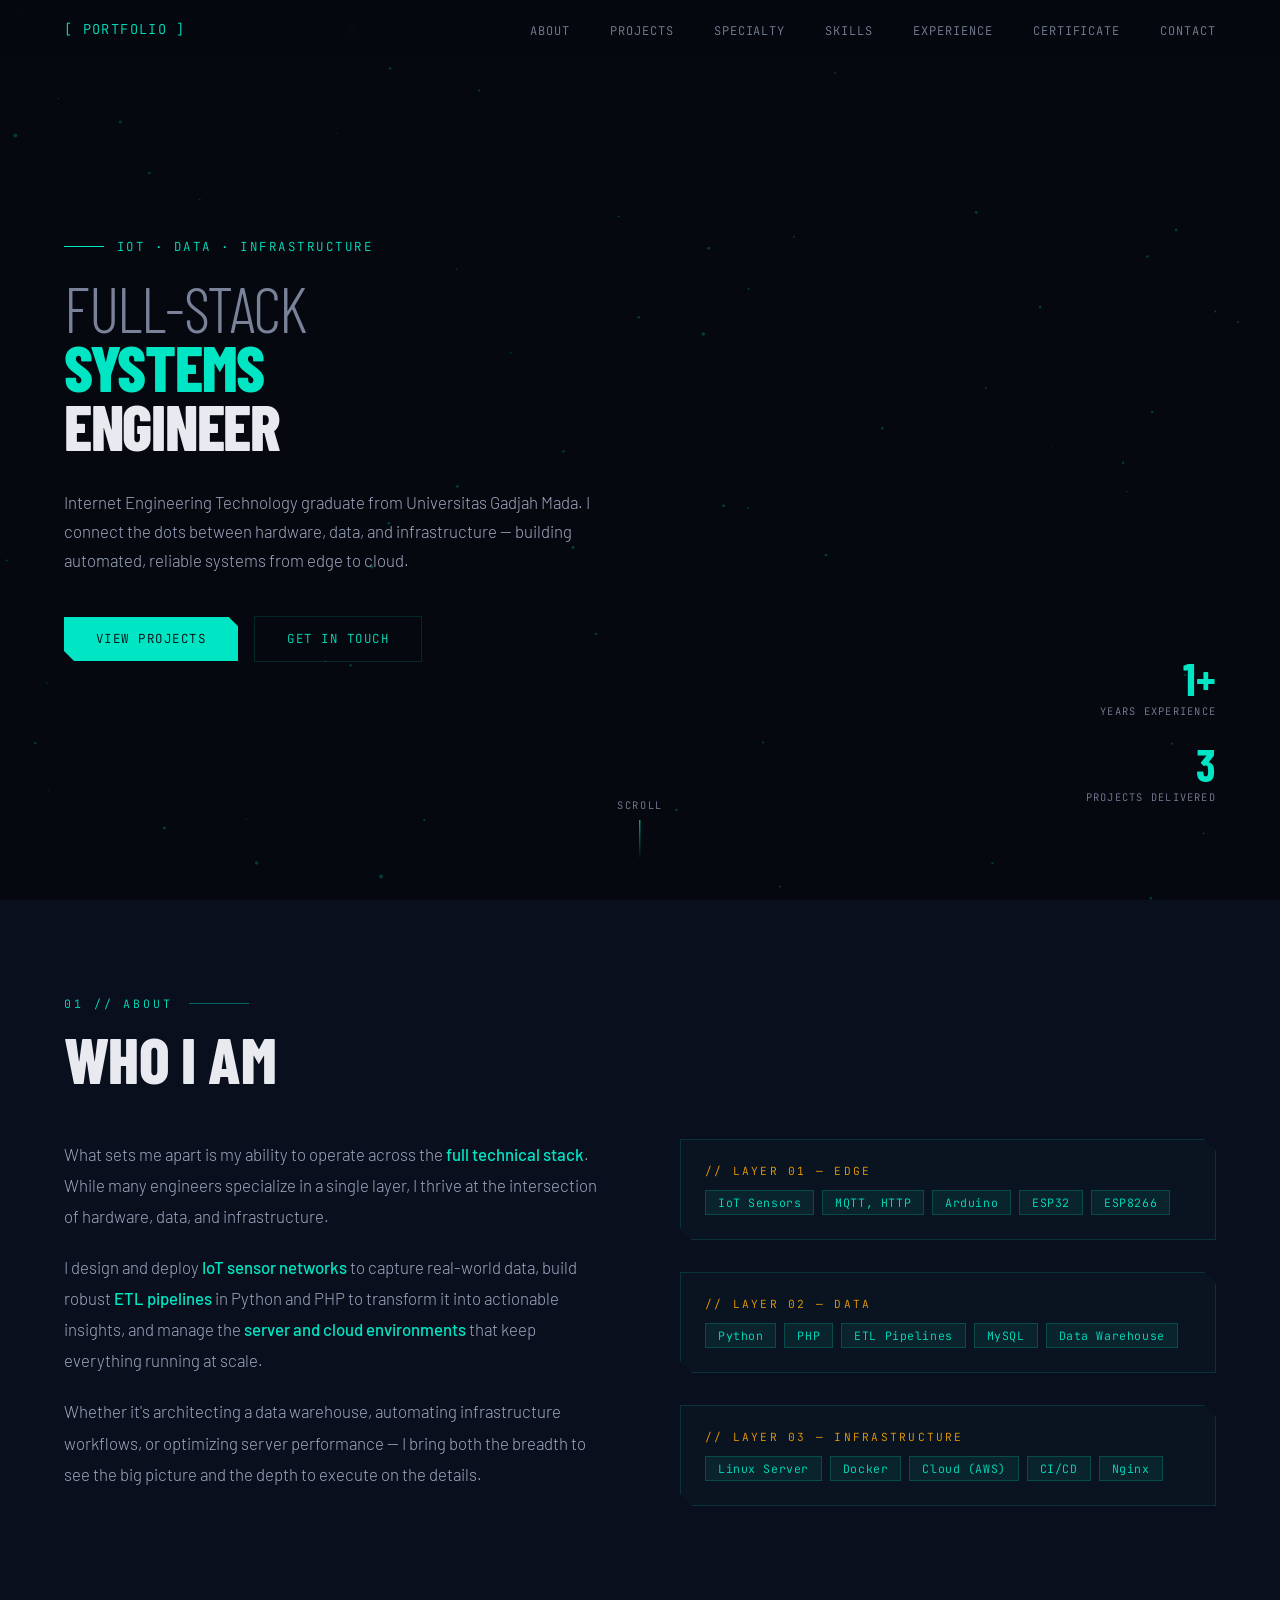
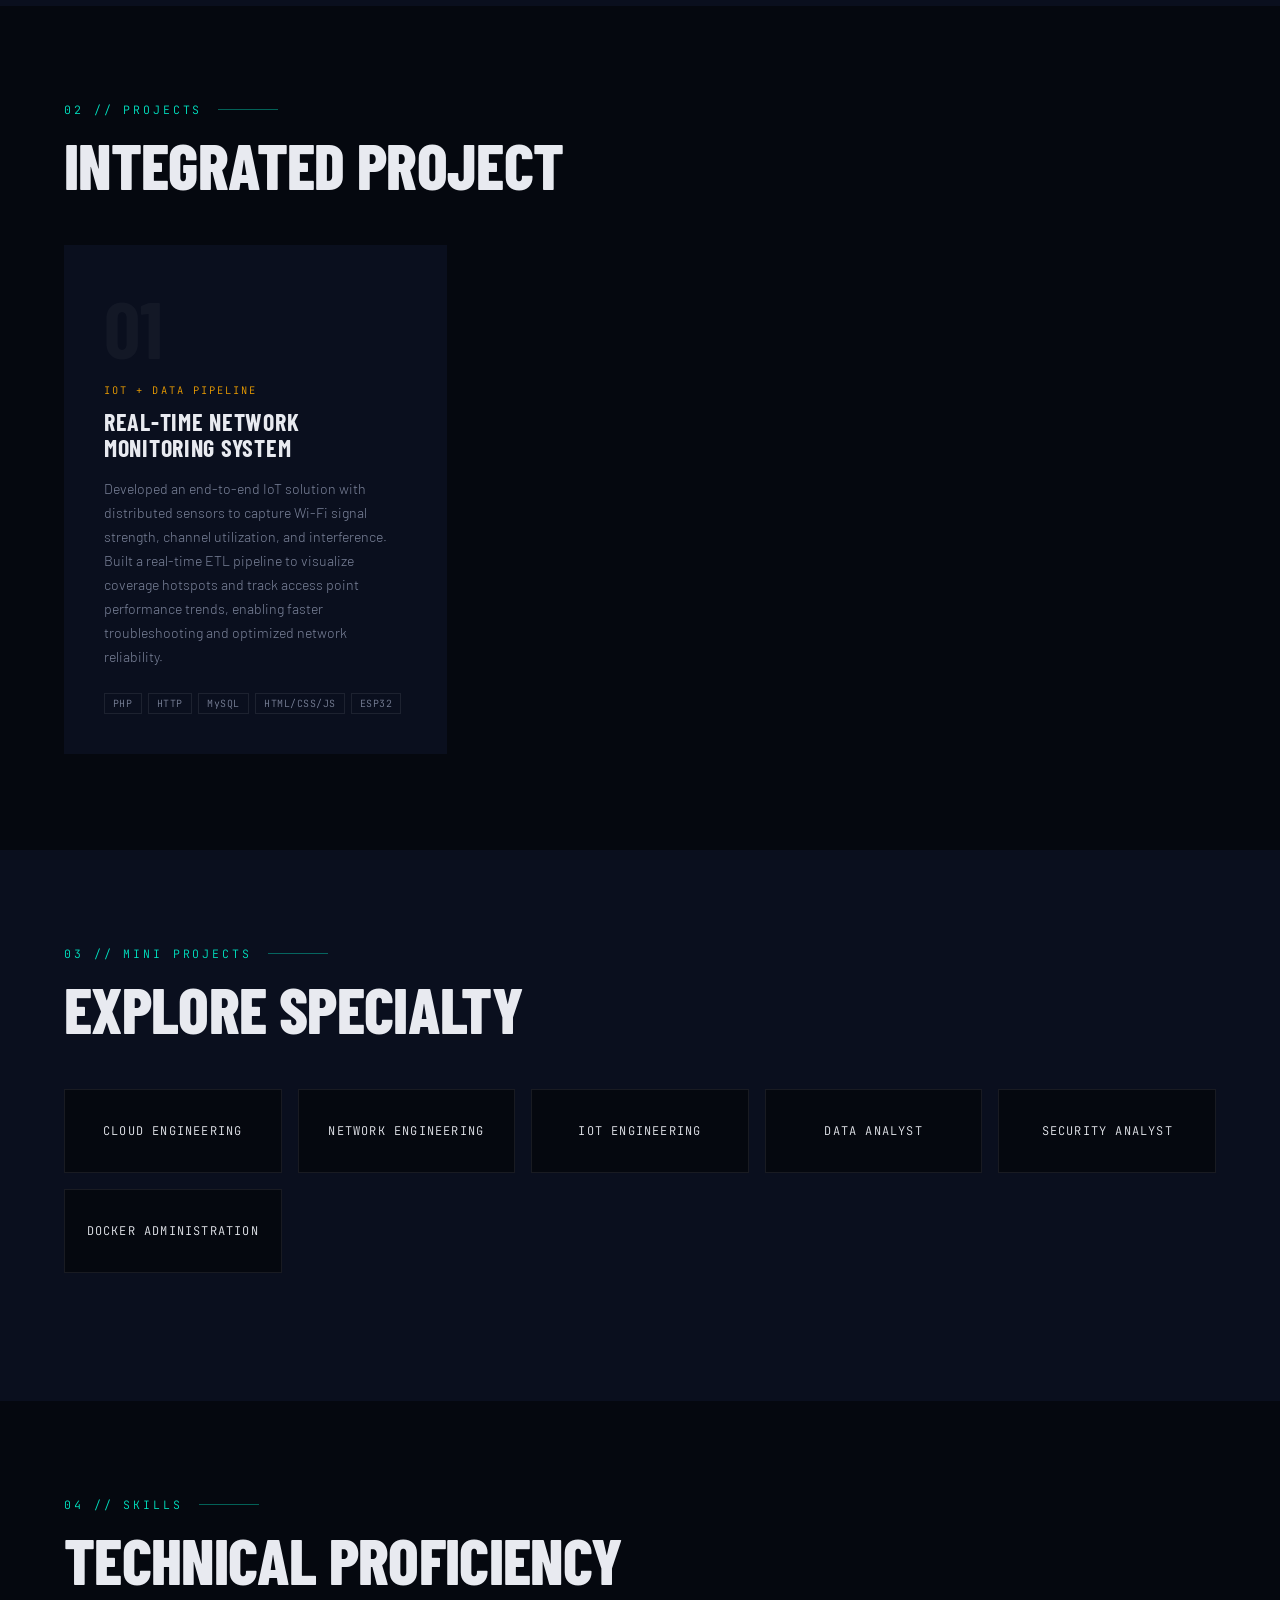
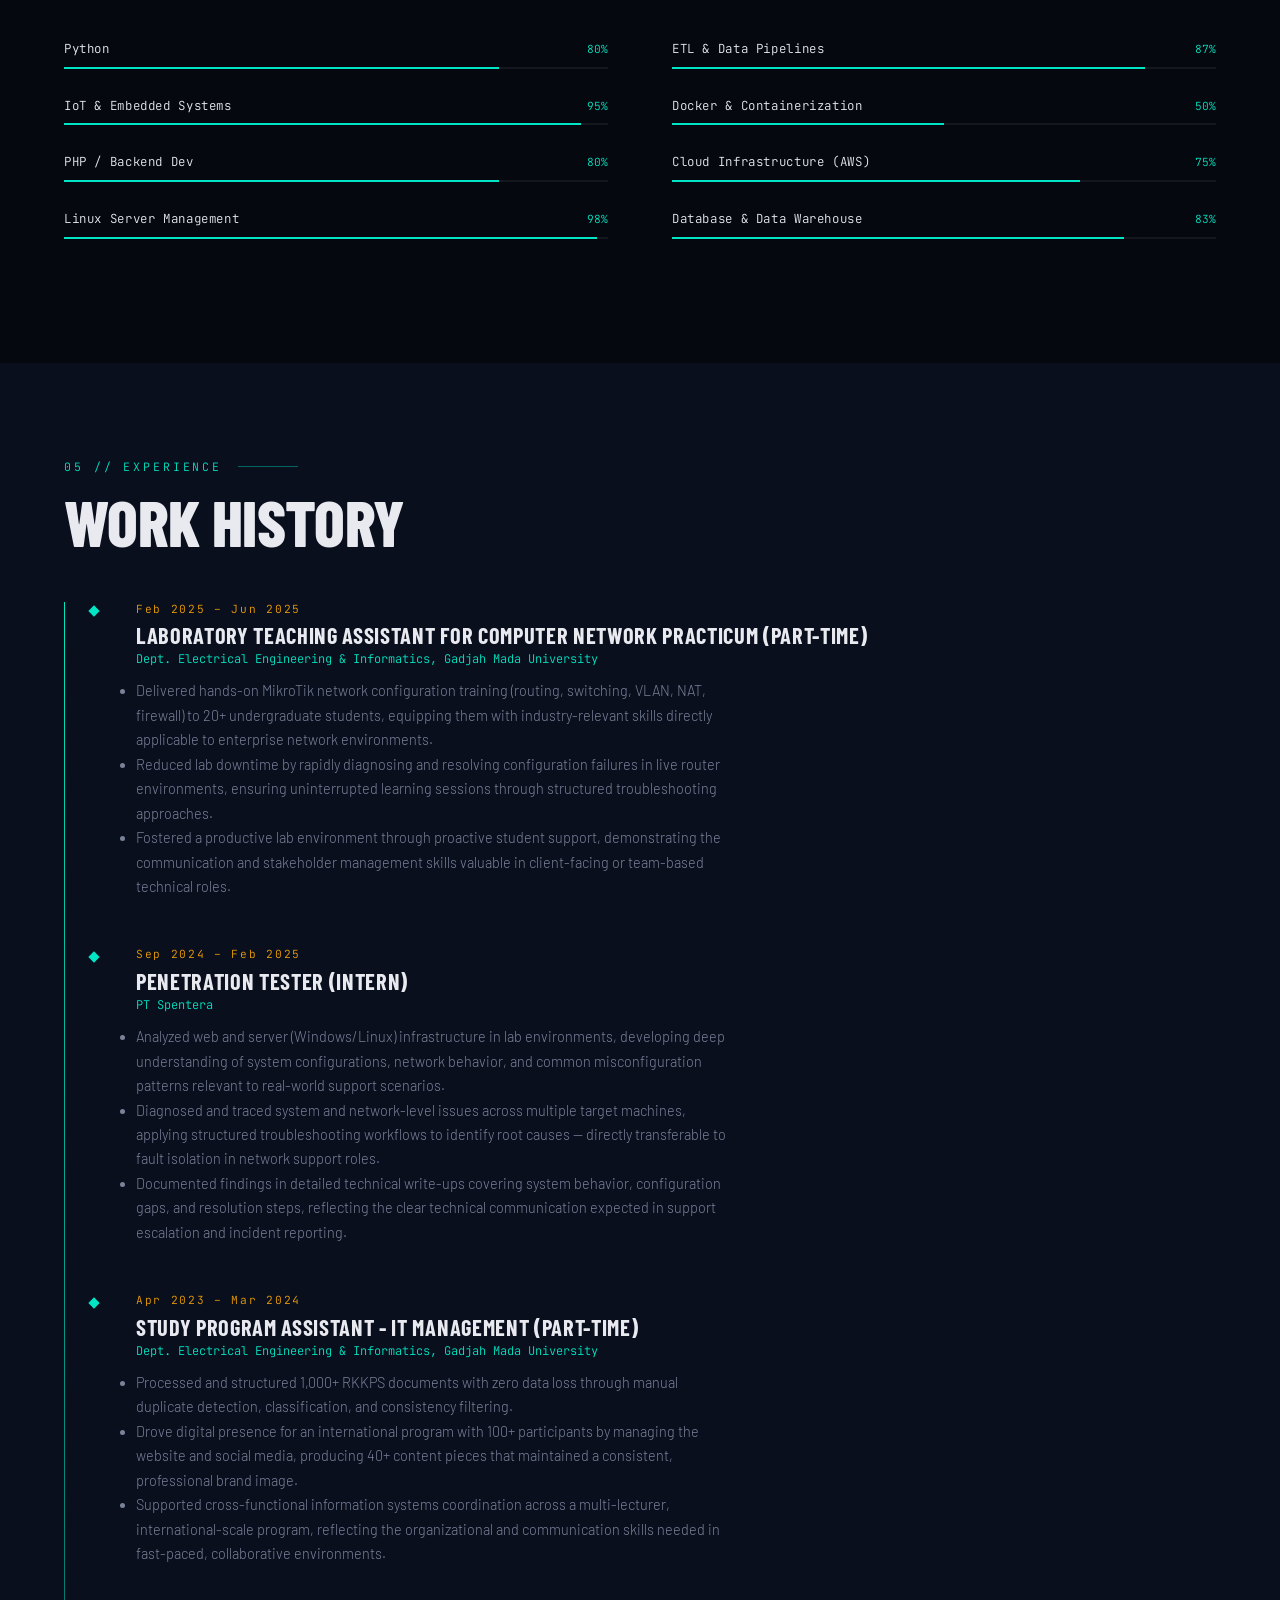
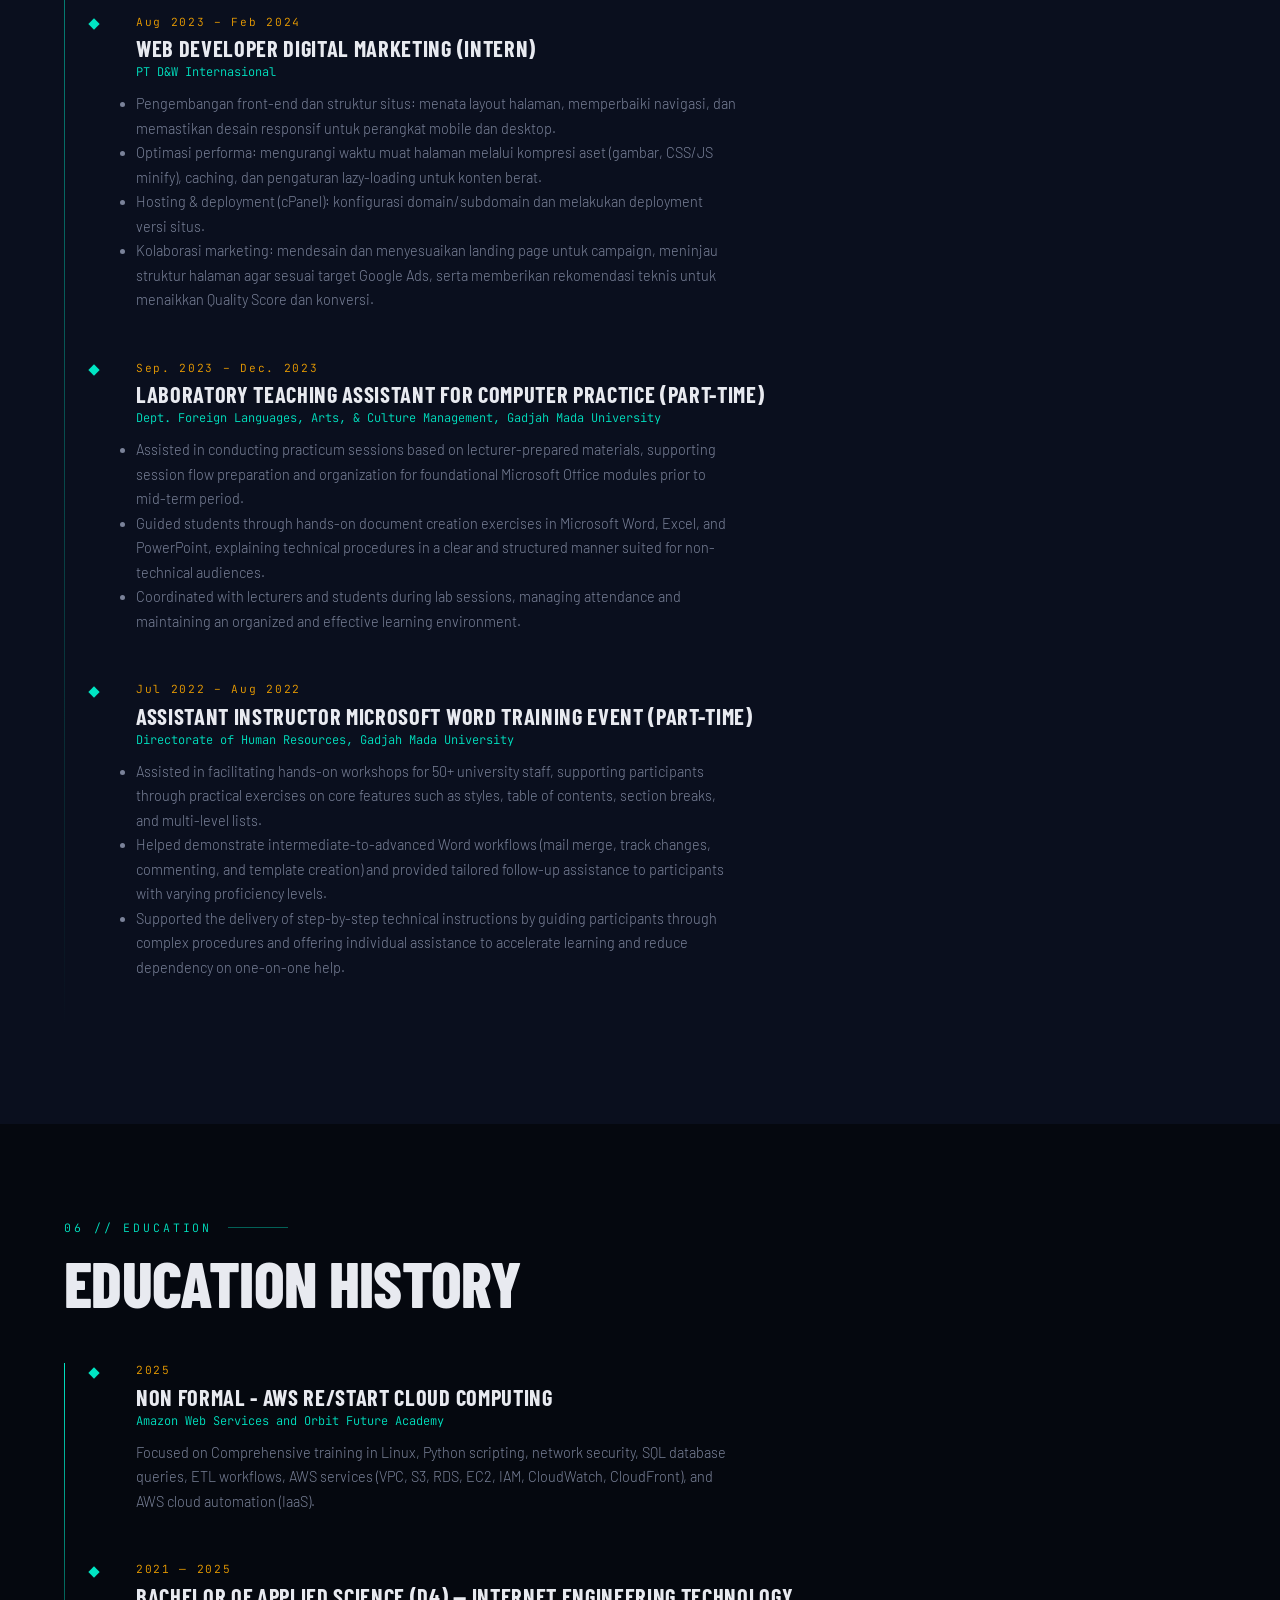
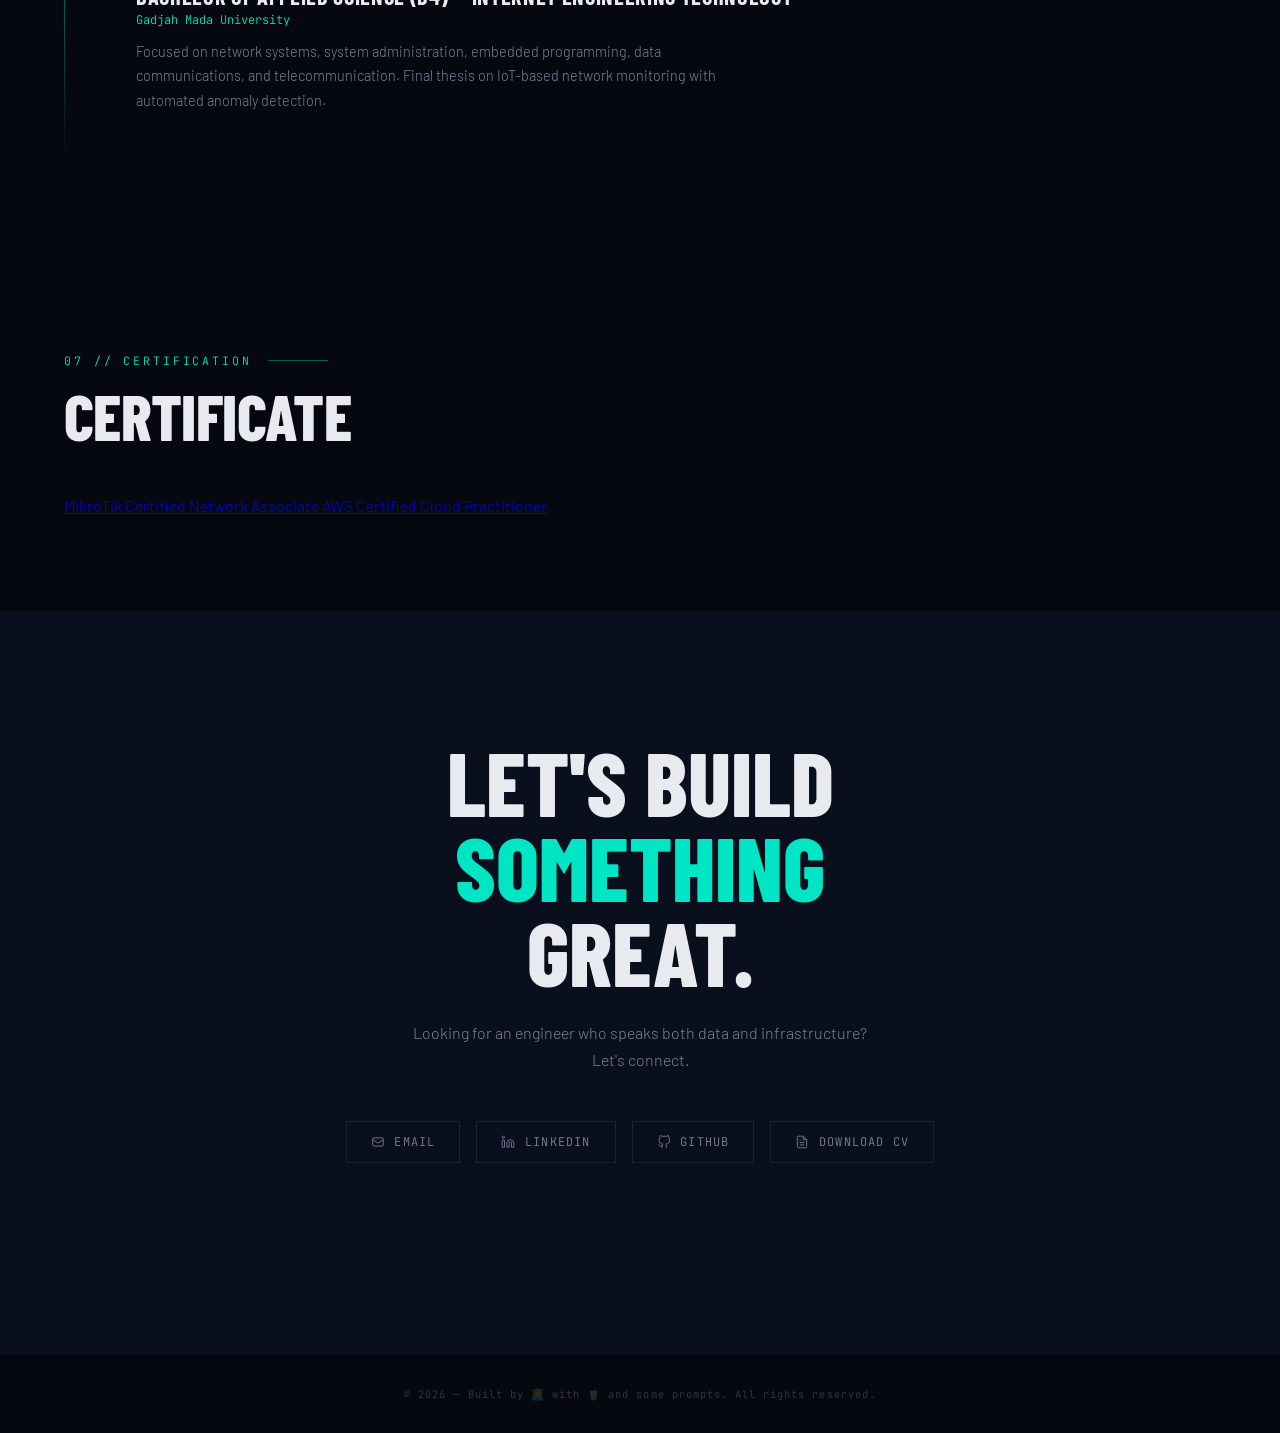
==== commit ea915e11: "Update index.html" ====
--- a/index.html
+++ b/index.html
@@ -18,9 +18,10 @@
   <ul class="nav-links">
     <li><a href="#about">About</a></li>
     <li><a href="#projects">Projects</a></li>
-    <li><a href="#mini-projects">Specialties</a></li>
+    <li><a href="#mini-projects">Specialty</a></li>
     <li><a href="#skills">Skills</a></li>
     <li><a href="#experience">Experience</a></li>
+    <li><a href="#certification">Certificate</a></li>
     <li><a href="#contact">Contact</a></li>
   </ul>
 </nav>
@@ -362,7 +363,7 @@
 <!-- CERTIFICATION -->
 <section id="certification">
   <div class="section-label">07 // Certification</div>
-  <h2>Certification History</h2>
+  <h2>Certificate</h2>
   
   <div class="certif-links">
     <a href="https://mikrotik.com/training/certificates/c420561c7f40c6b32503" class="certif-link" target="_blank">
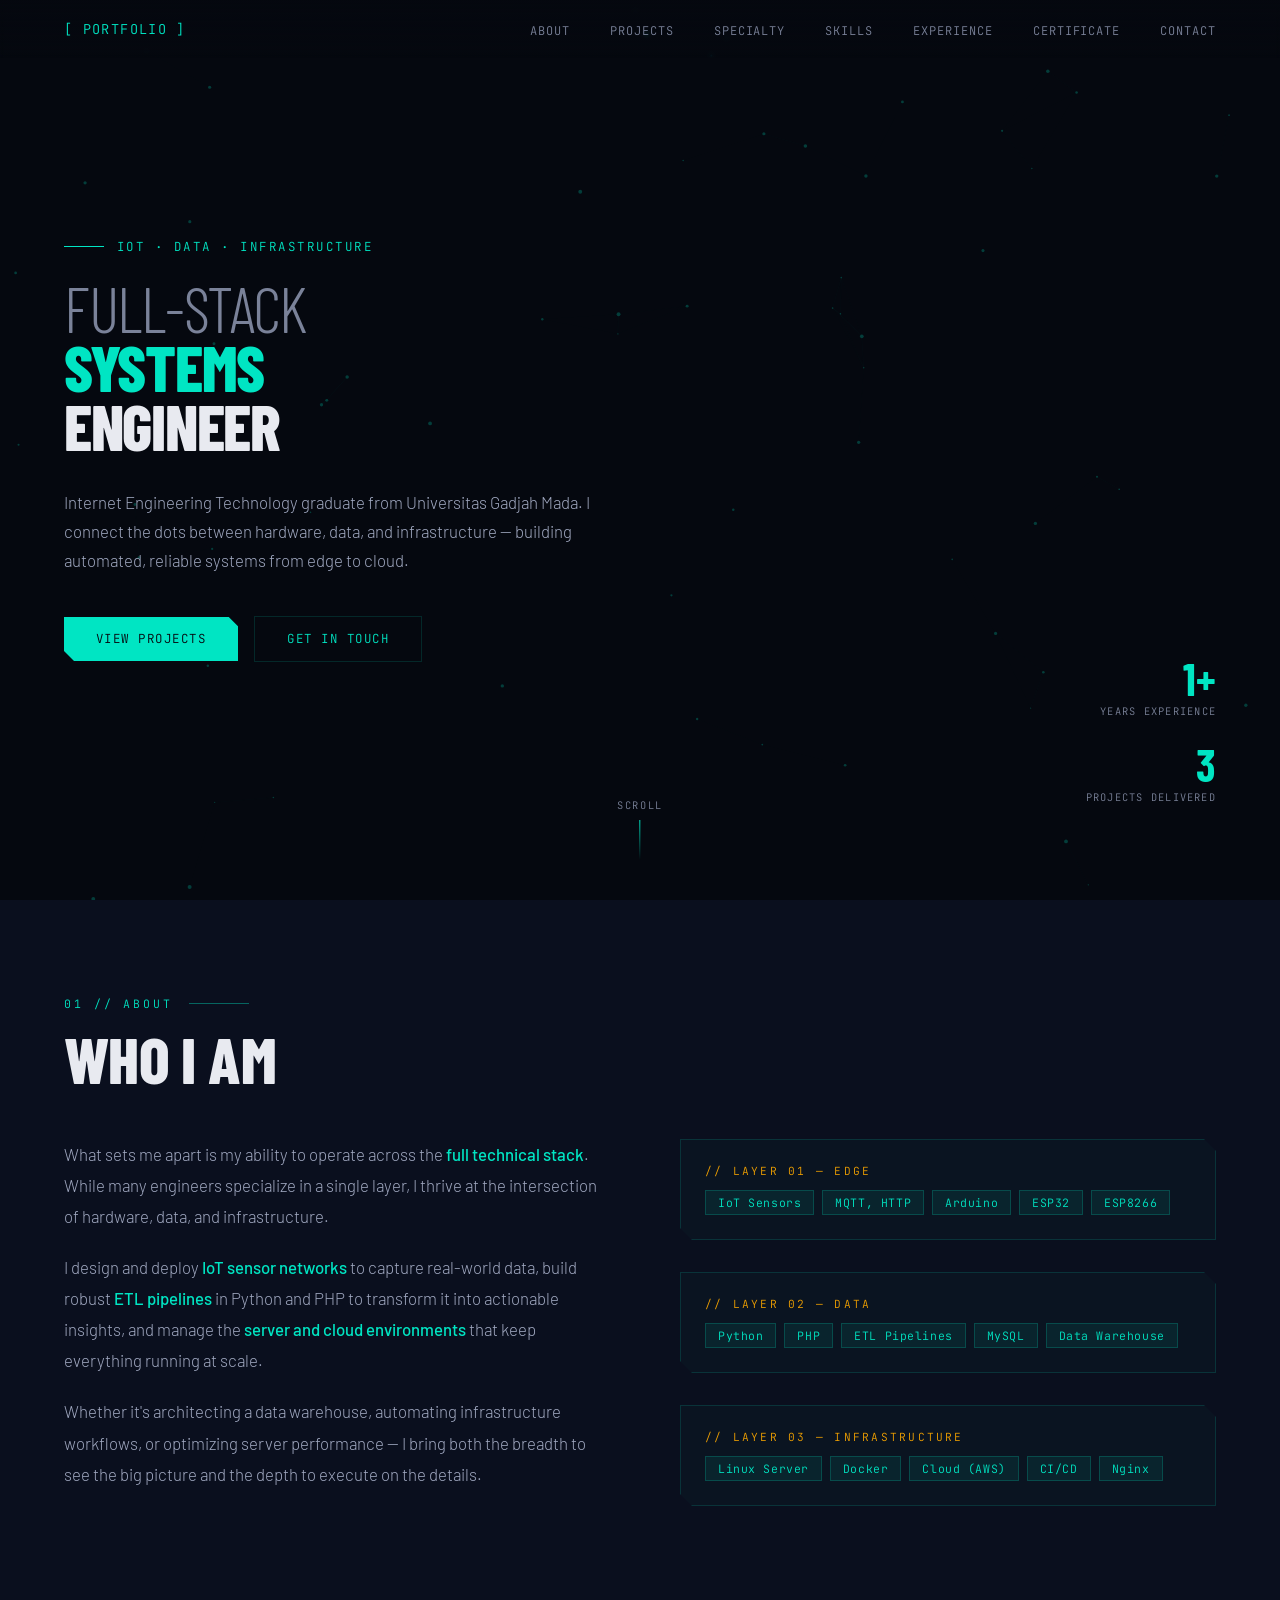
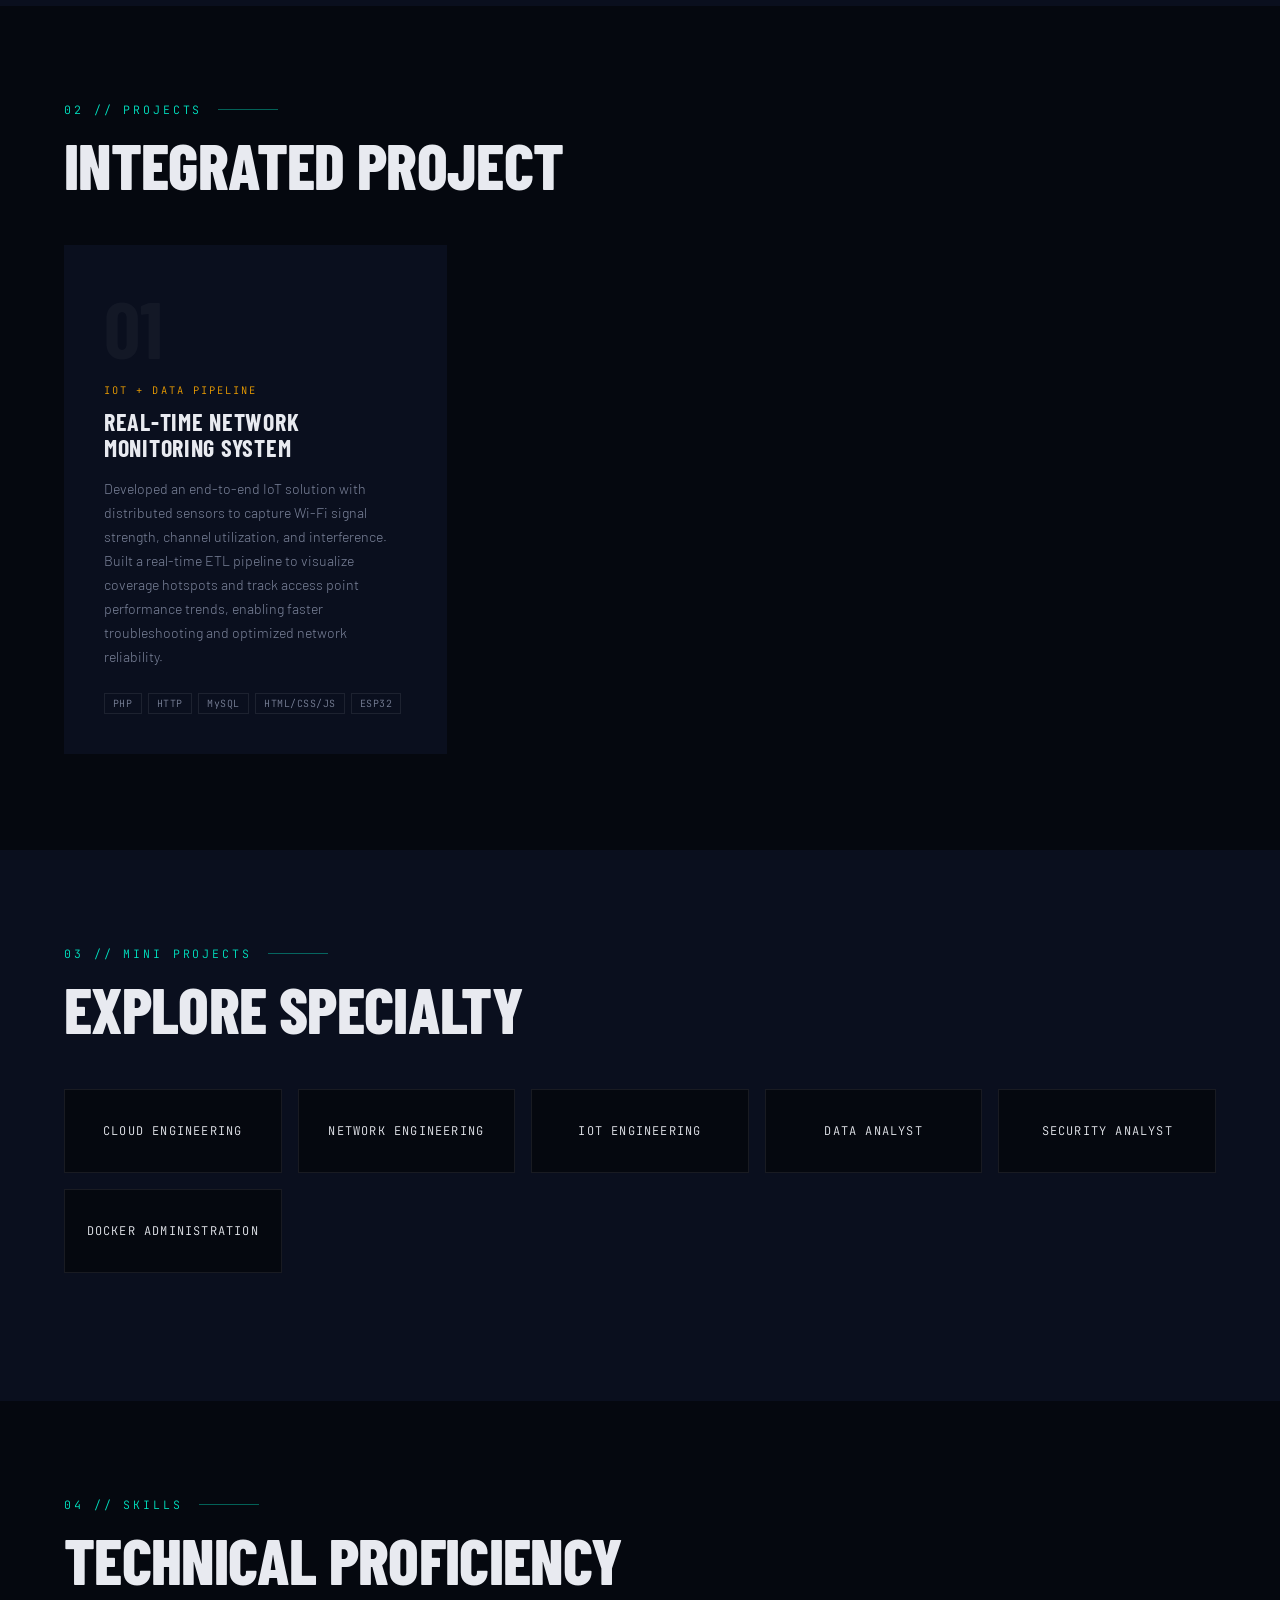
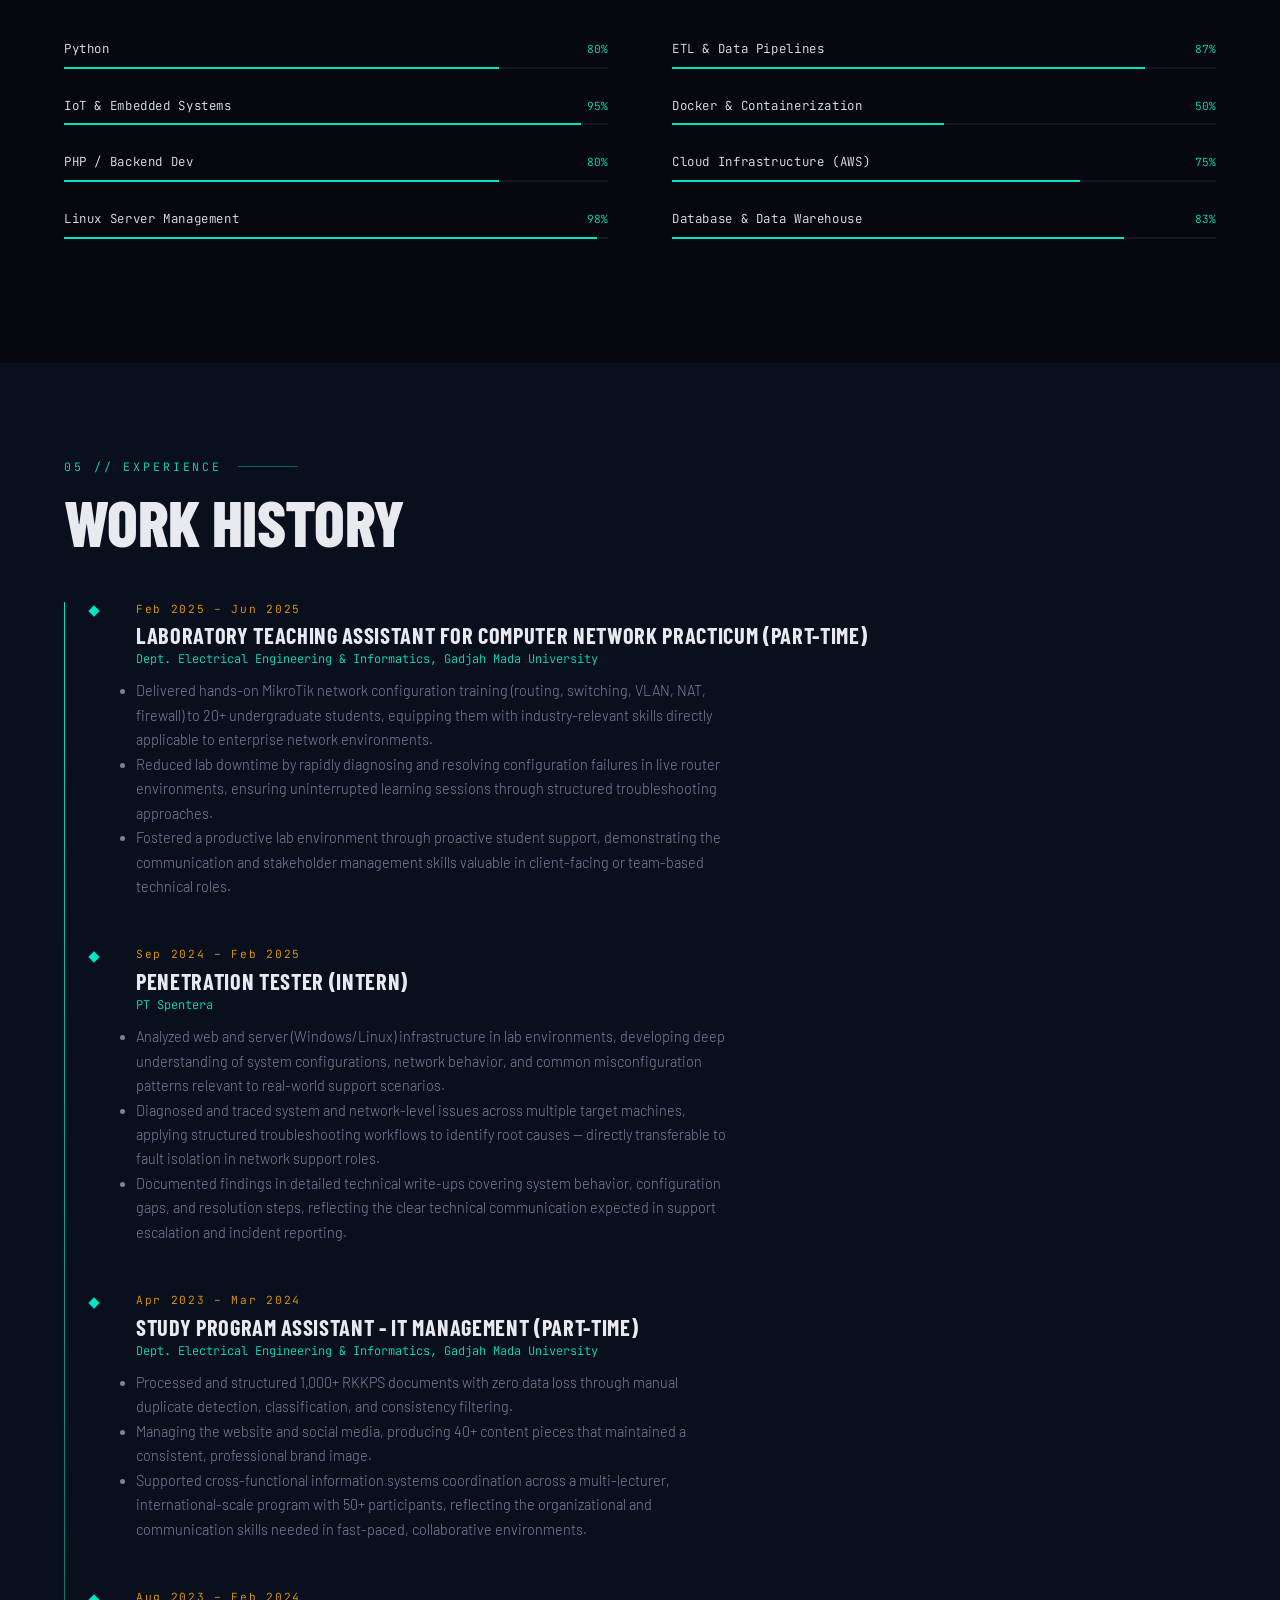
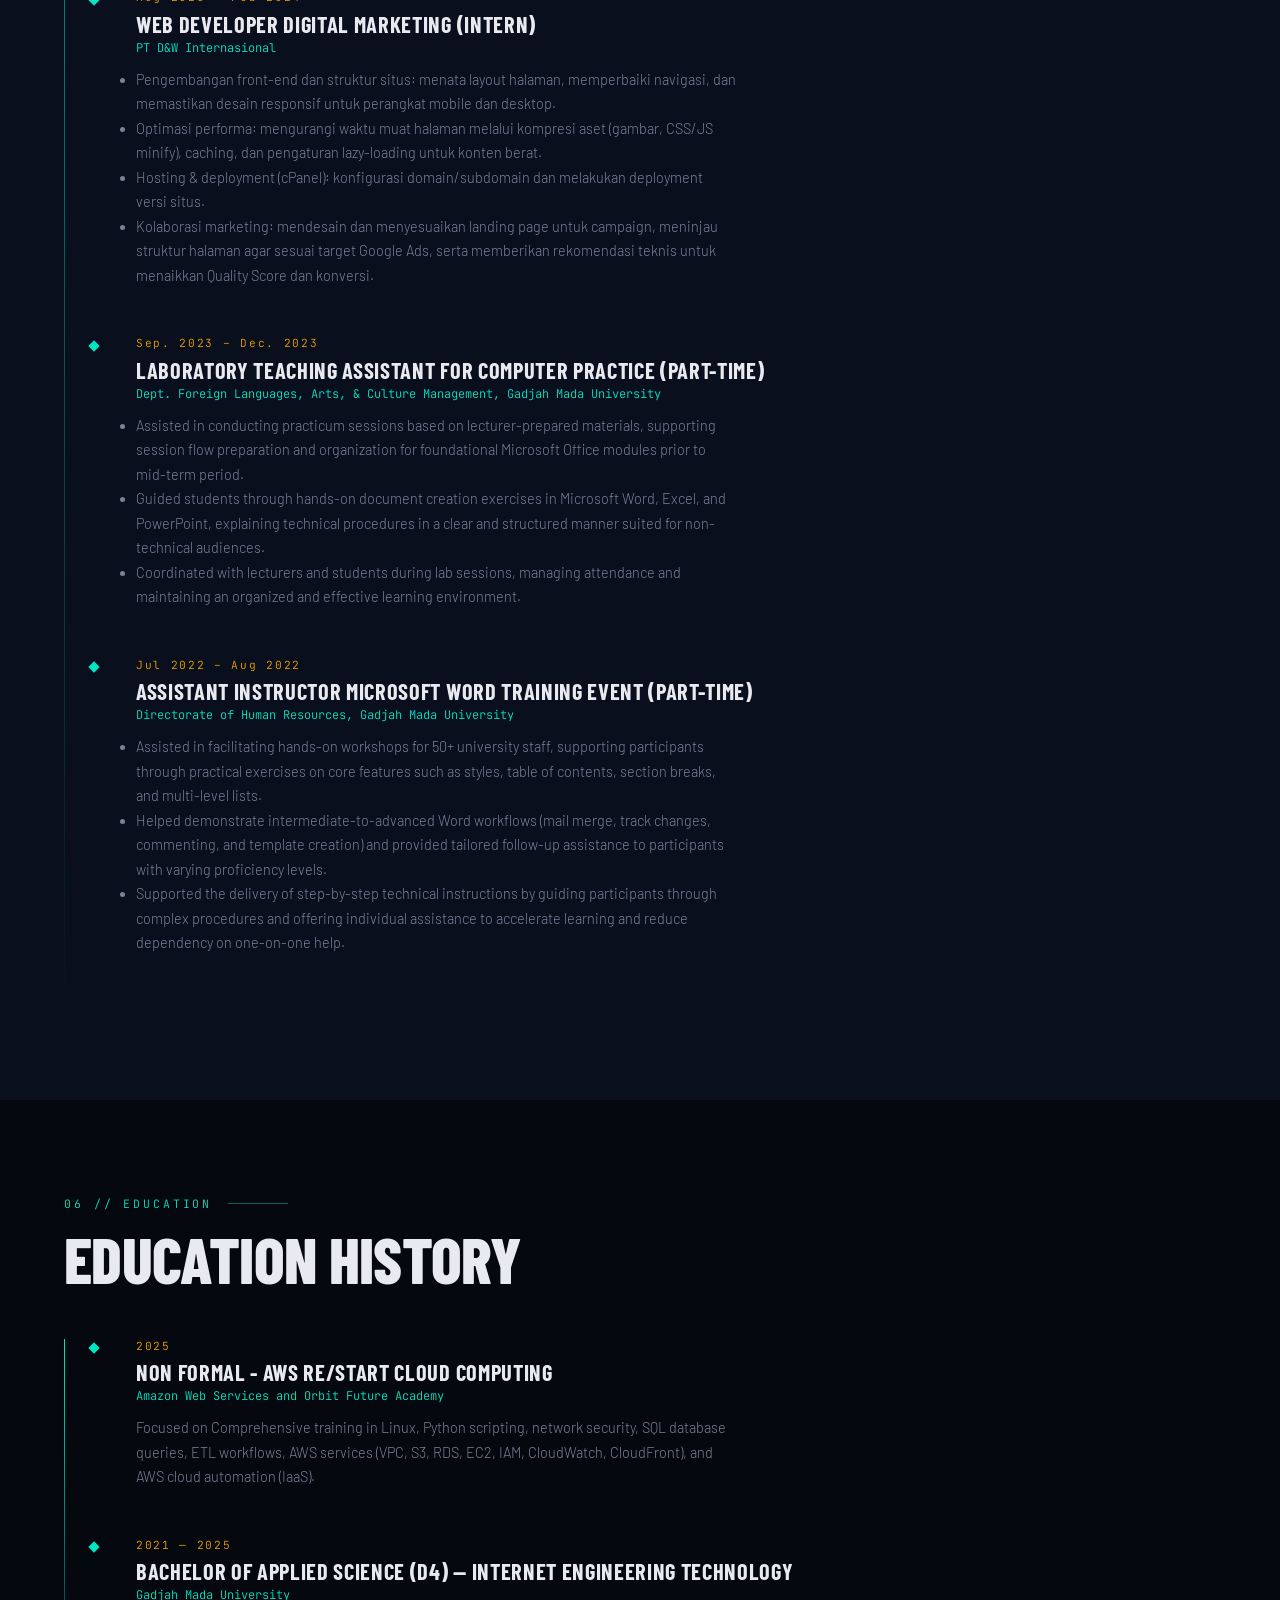
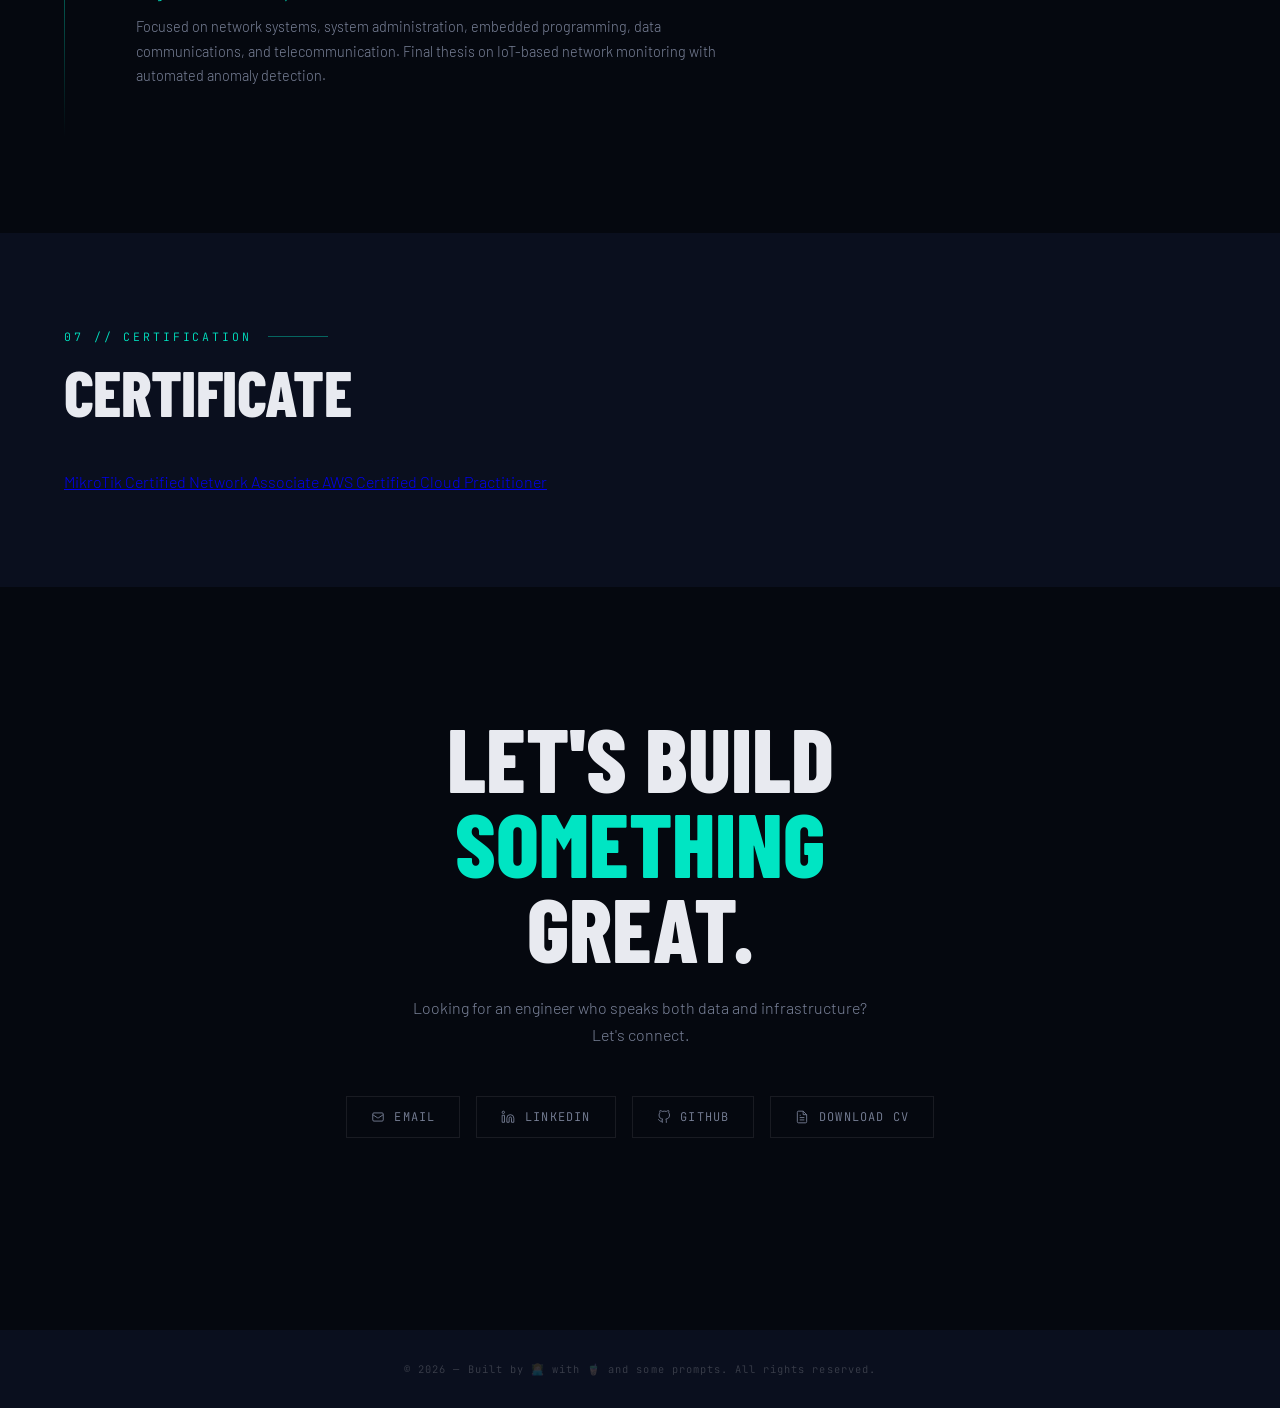
==== commit 8dc66be1: "Update index.html" ====
--- a/index.html
+++ b/index.html
@@ -273,11 +273,11 @@
       <ul class="timeline-desc">
         <li>Processed and structured 1,000+ RKKPS documents with zero data loss through manual duplicate 
           detection, classification, and consistency filtering.</li>
-        <li>Drove digital presence for an international program with 100+ participants by managing the 
-          website and social media, producing 40+ content pieces that maintained a consistent, professional brand image.</li>
+        <li>Managing the website and social media, producing 40+ content pieces that maintained a consistent, 
+          professional brand image.</li>
         <li>Supported cross-functional information systems coordination across a multi-lecturer, 
-          international-scale program, reflecting the organizational and communication skills needed in fast-paced, 
-          collaborative environments.</li>
+          international-scale program with 50+ participants, reflecting the organizational and communication skills 
+          needed in fast-paced, collaborative environments.</li>
       </ul>
     </div>
     <div class="timeline-item">
--- a/assets/css/style.css
+++ b/assets/css/style.css
@@ -535,9 +535,12 @@
   /* ─── EDUCATION ─── */
   #education { background: var(--bg); }
 
+  /* ─── CERTIFICATION ─── */
+  #certification { background: var(--bg2); }
+
   /* ─── CONTACT ─── */
   #contact {
-    background: var(--bg2);
+    background: var(--bg);
     text-align: center;
     padding: 8rem 4rem;
   }
@@ -588,6 +591,7 @@
   .contact-link svg { width: 14px; height: 14px; }
 
   footer {
+    background: var(--bg2);
     text-align: center;
     padding: 2rem;
     font-family: 'JetBrains Mono', monospace;
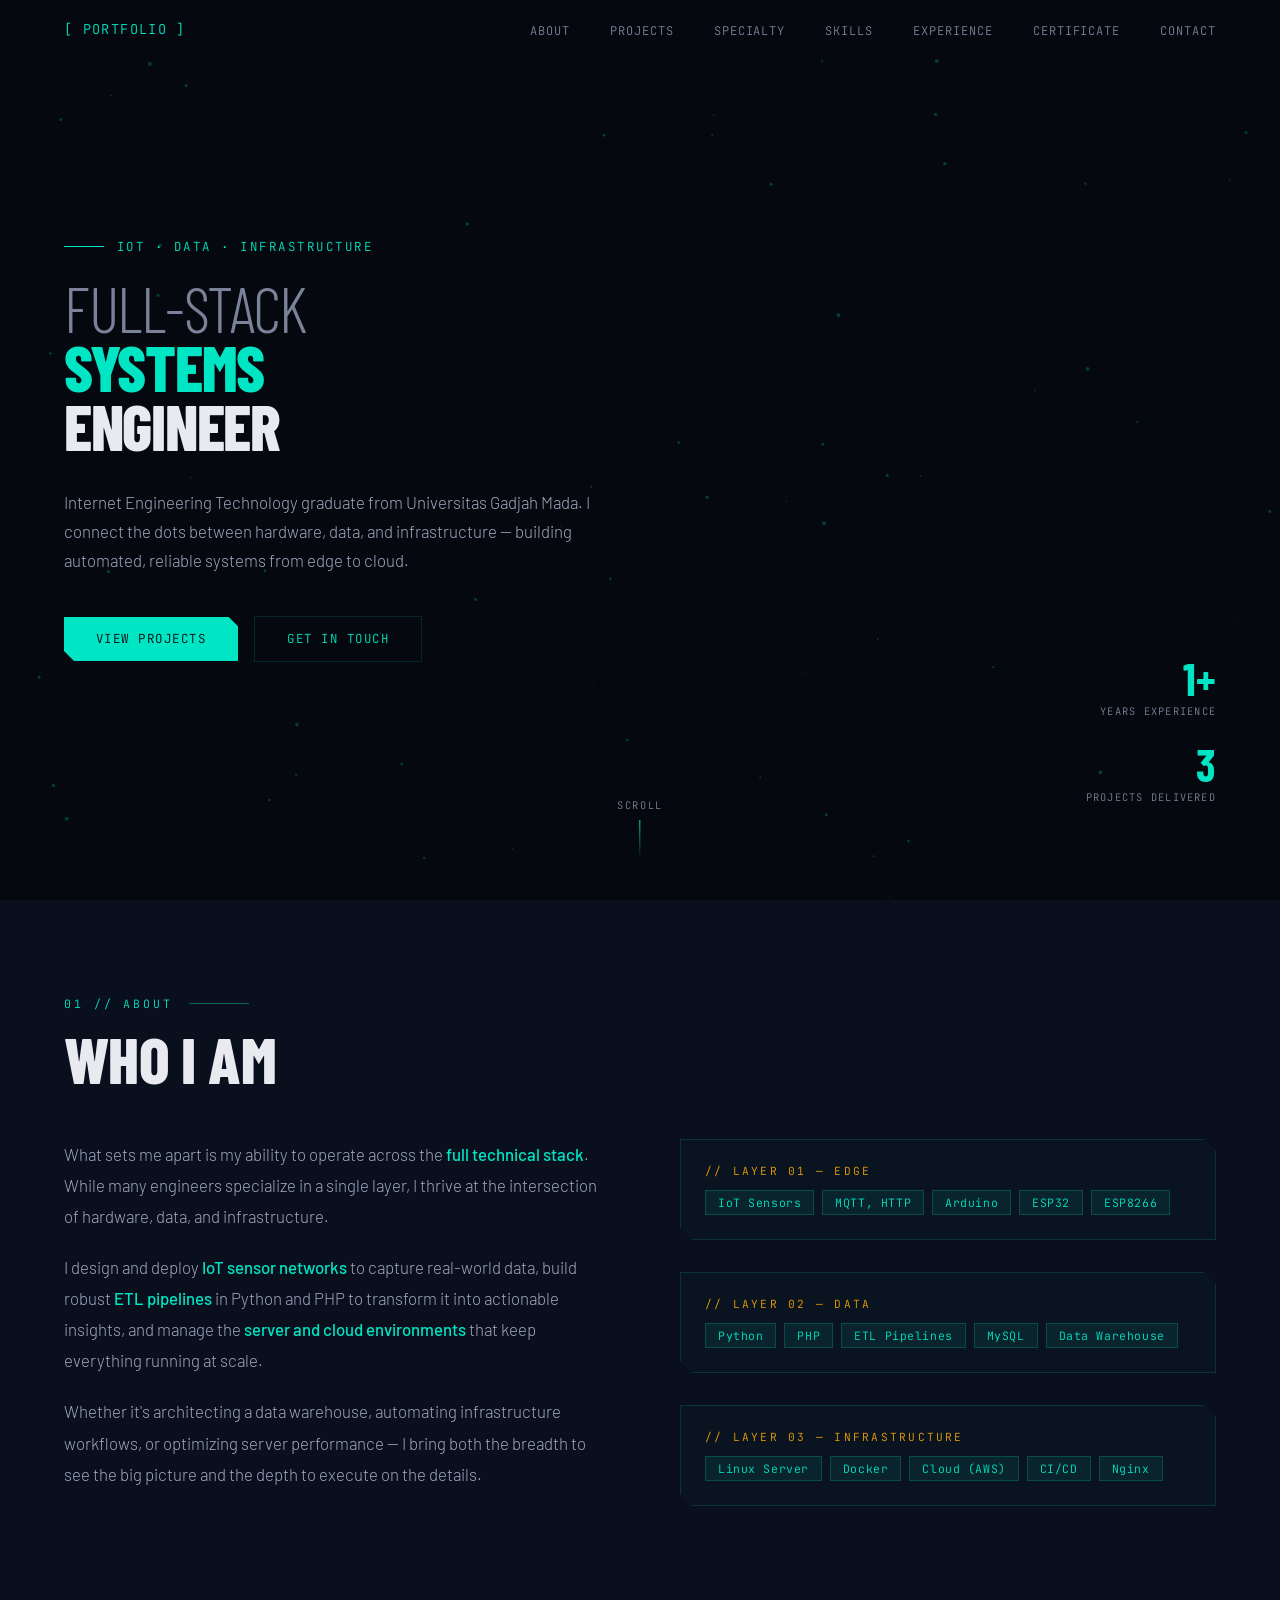
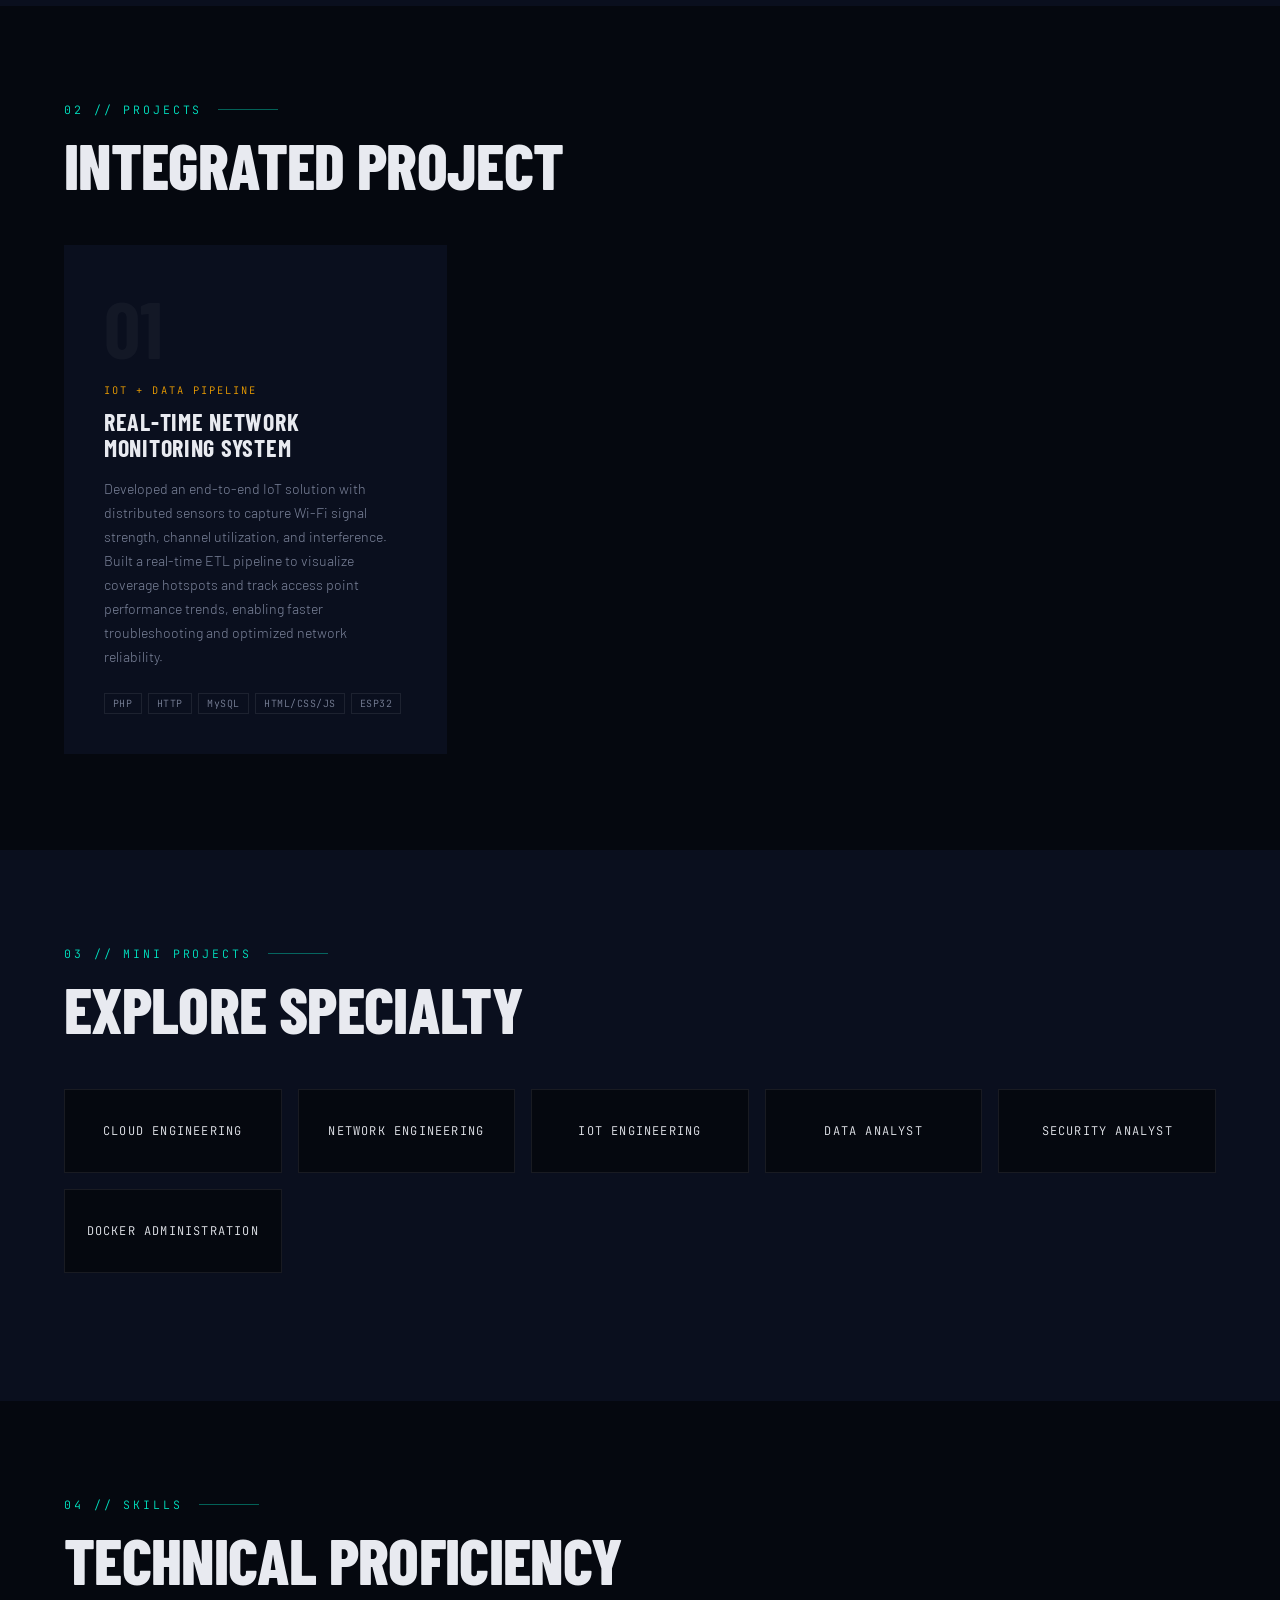
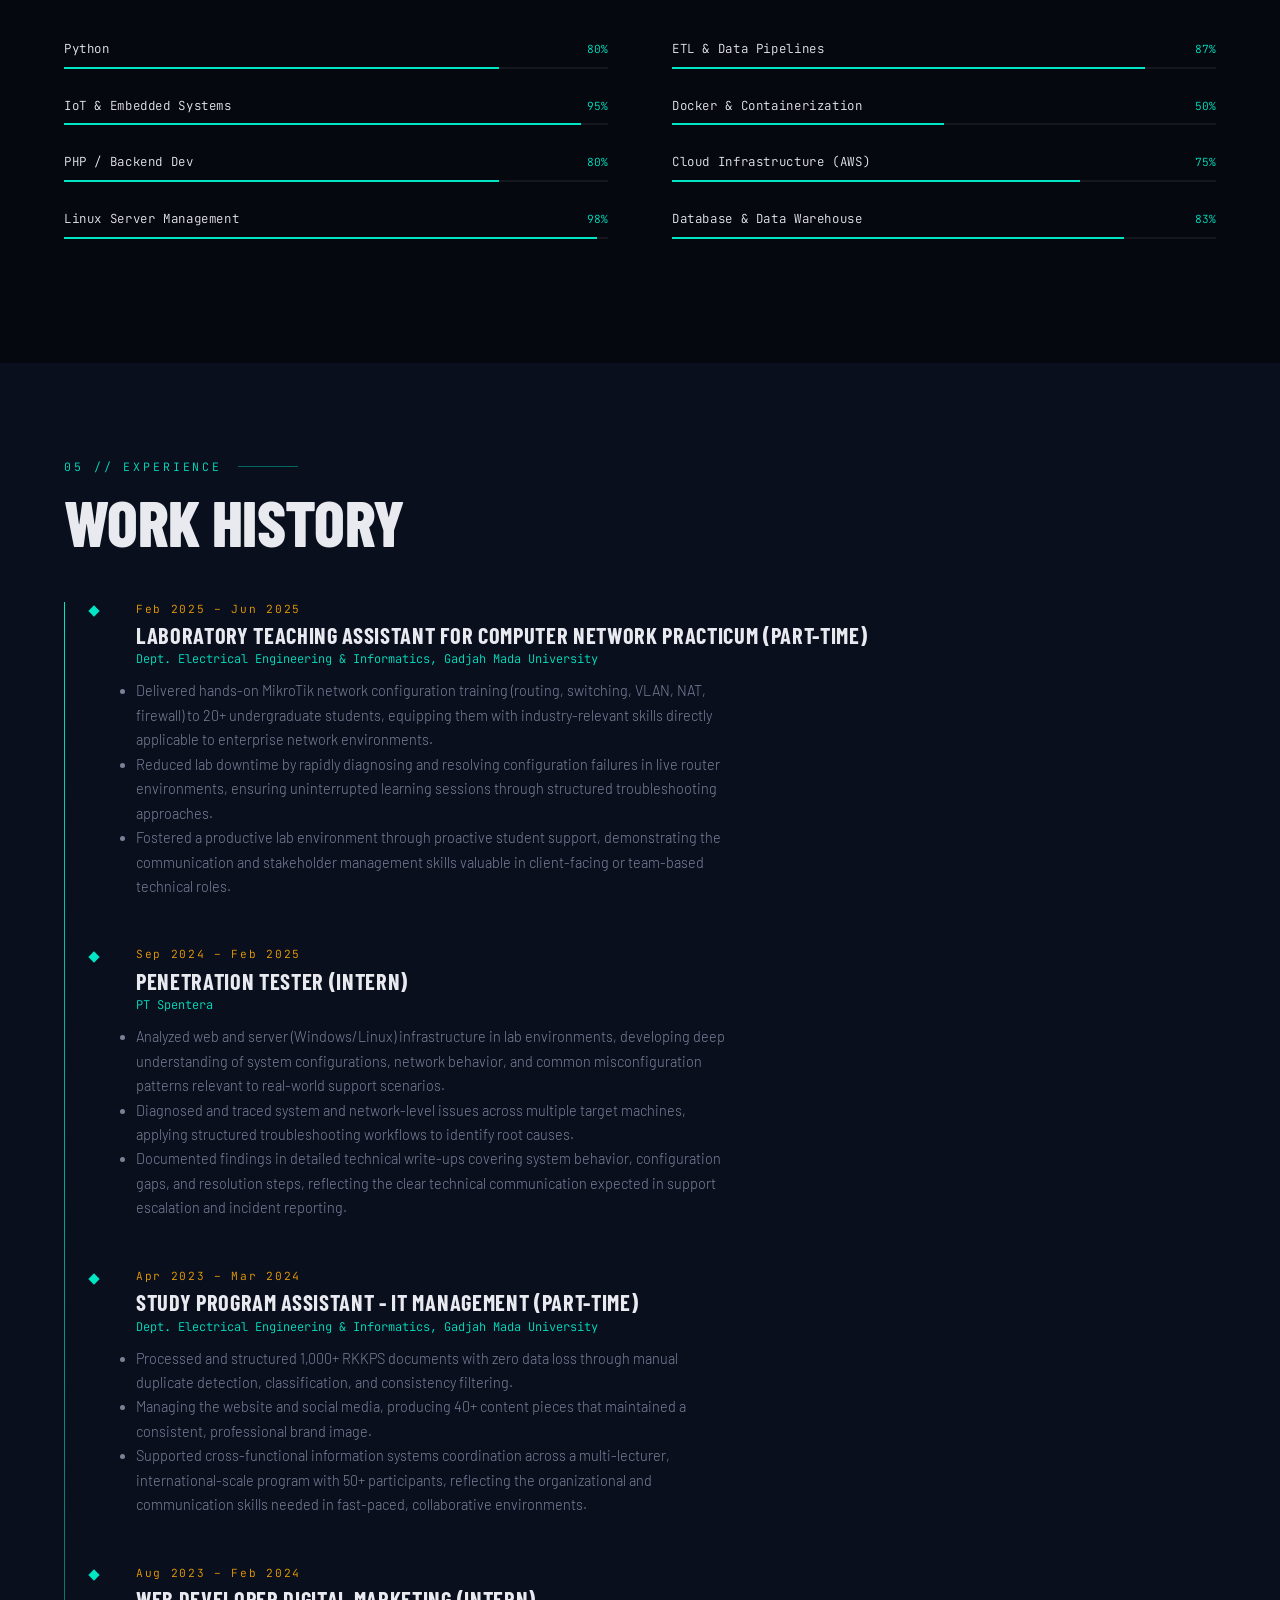
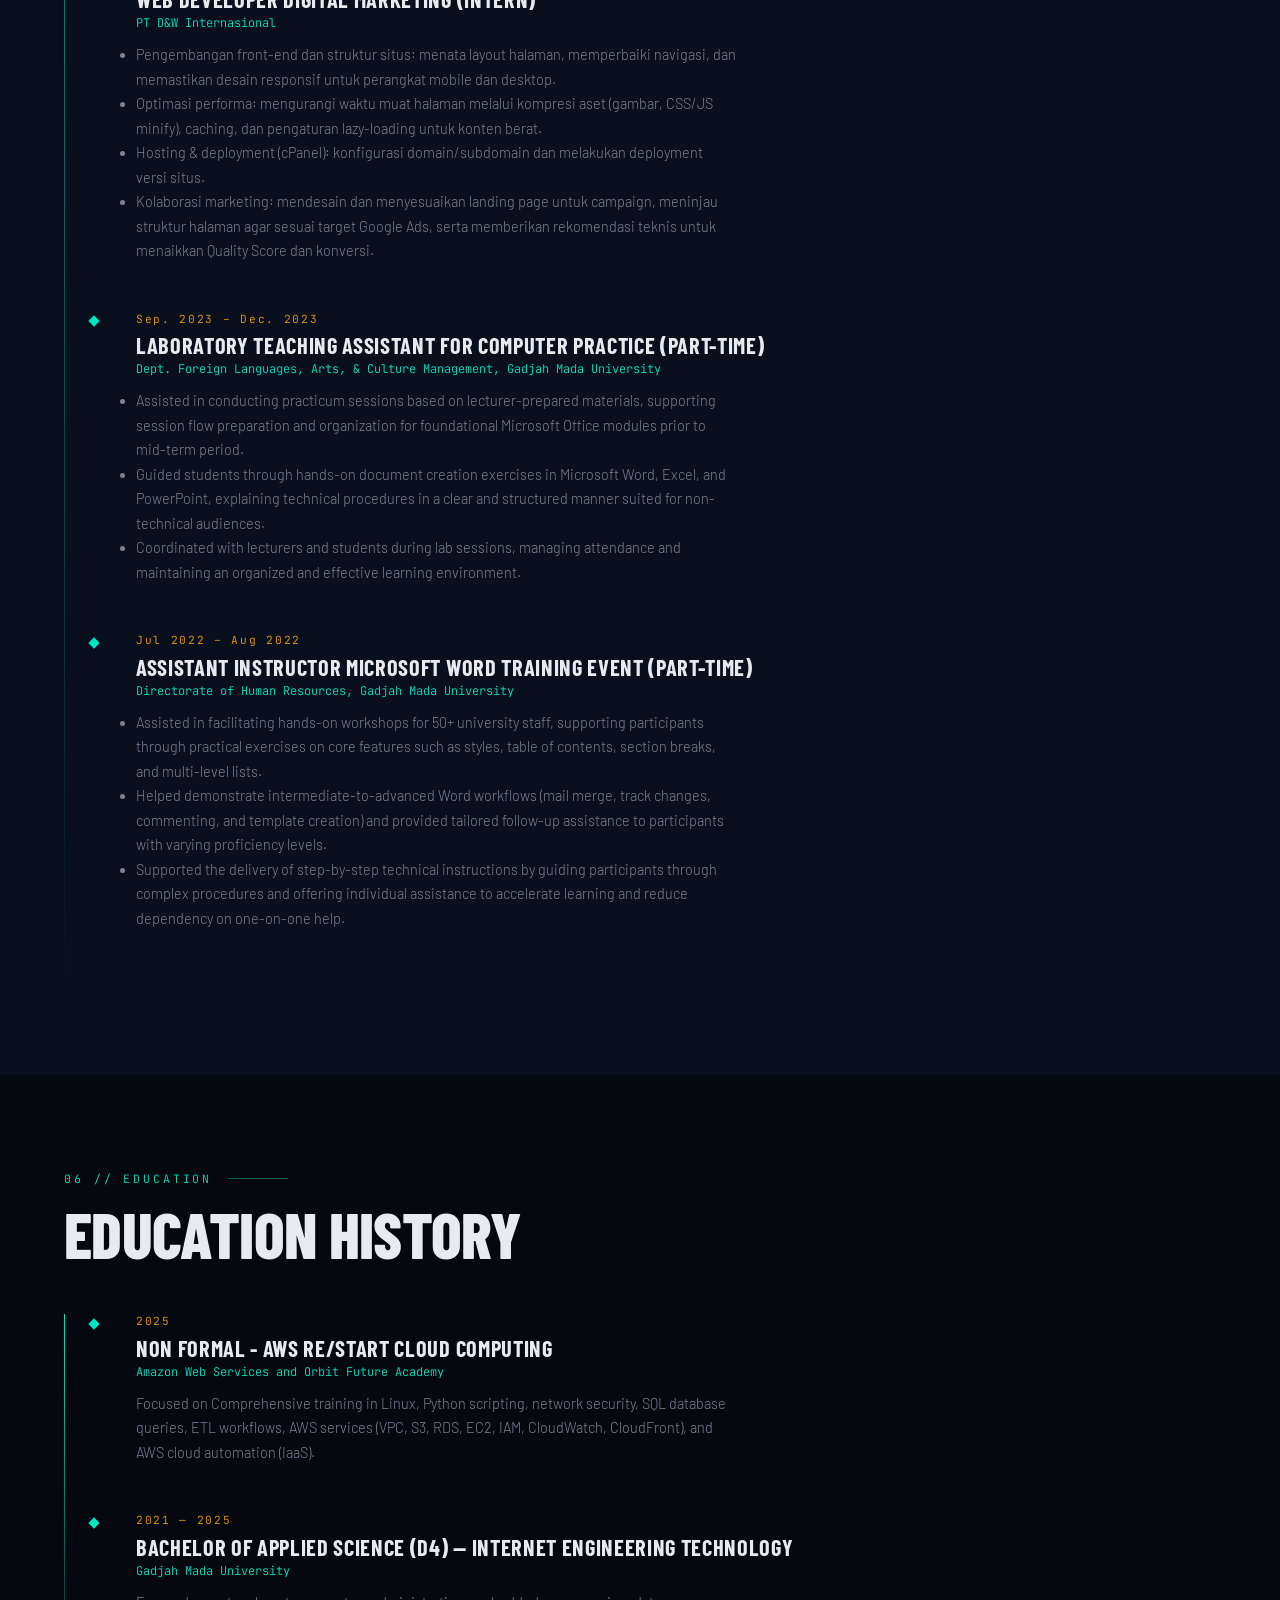
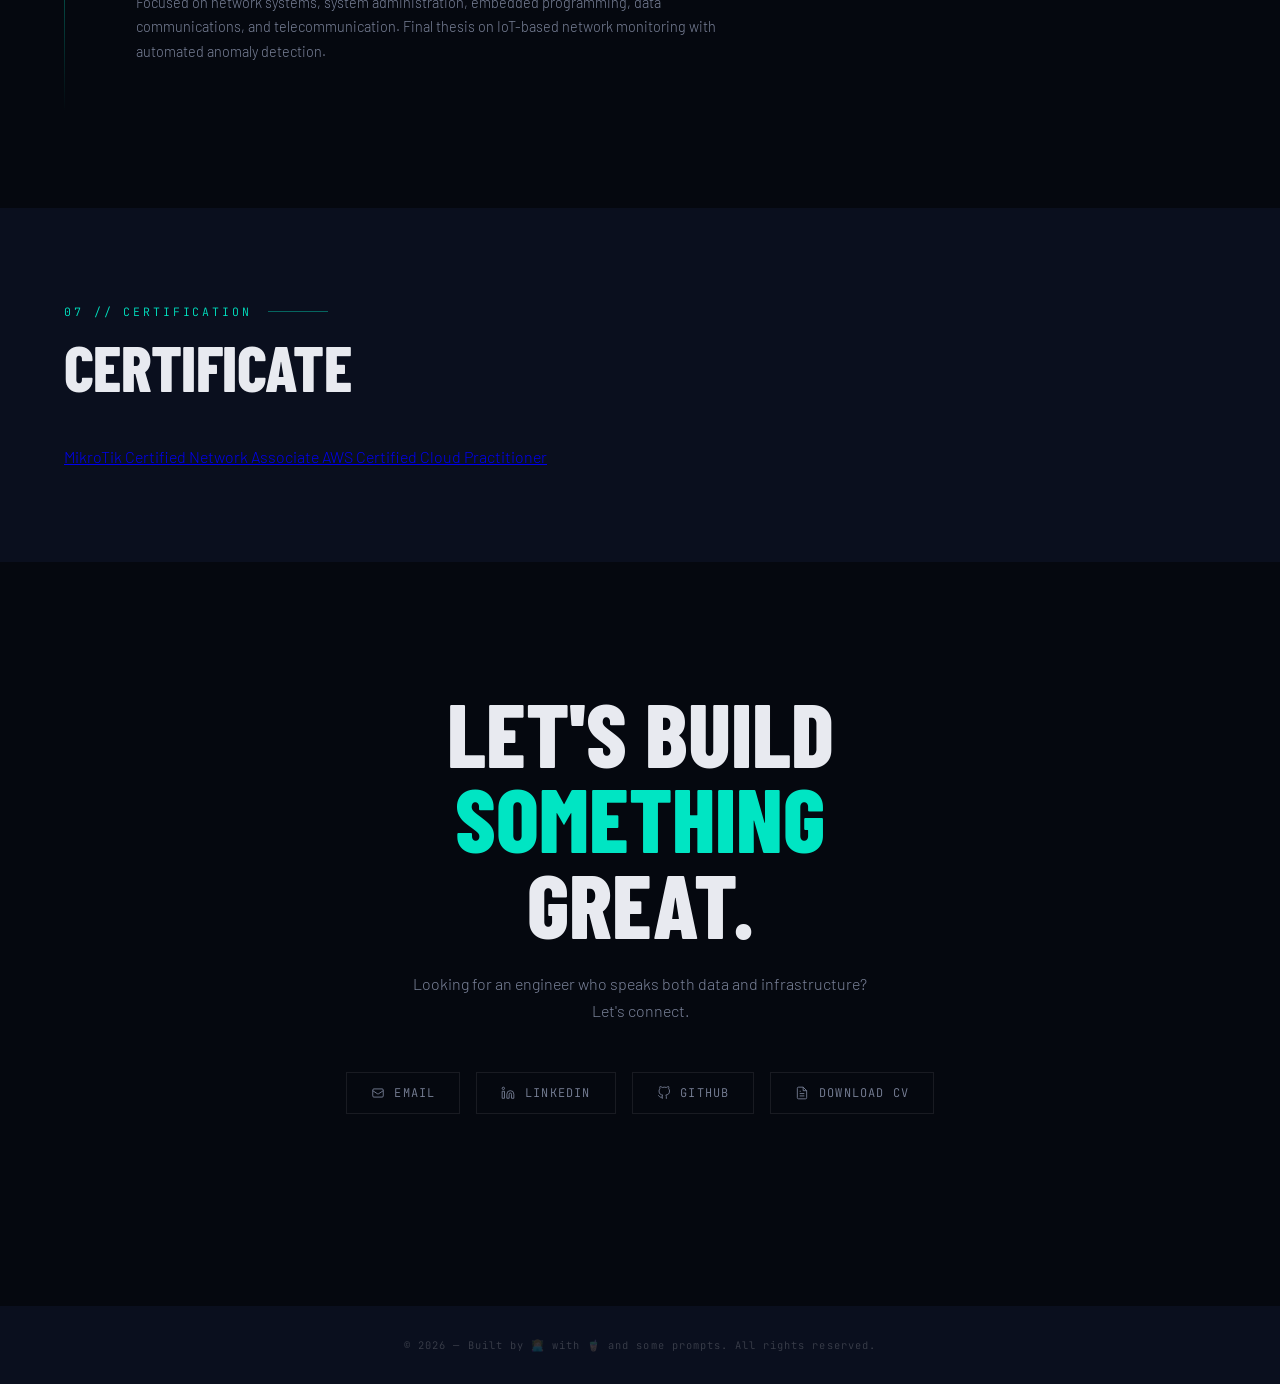
==== commit cb16bb59: "Update index.html" ====
--- a/index.html
+++ b/index.html
@@ -258,8 +258,7 @@
           understanding of system configurations, network behavior, and common misconfiguration patterns 
           relevant to real-world support scenarios.</li>
         <li>Diagnosed and traced system and network-level issues across multiple target machines, applying 
-          structured troubleshooting workflows to identify root causes — directly transferable to fault isolation 
-          in network support roles.</li>
+          structured troubleshooting workflows to identify root causes.</li>
         <li>Documented findings in detailed technical write-ups covering system behavior, configuration gaps, 
           and resolution steps, reflecting the clear technical communication expected in support escalation 
           and incident reporting.</li>
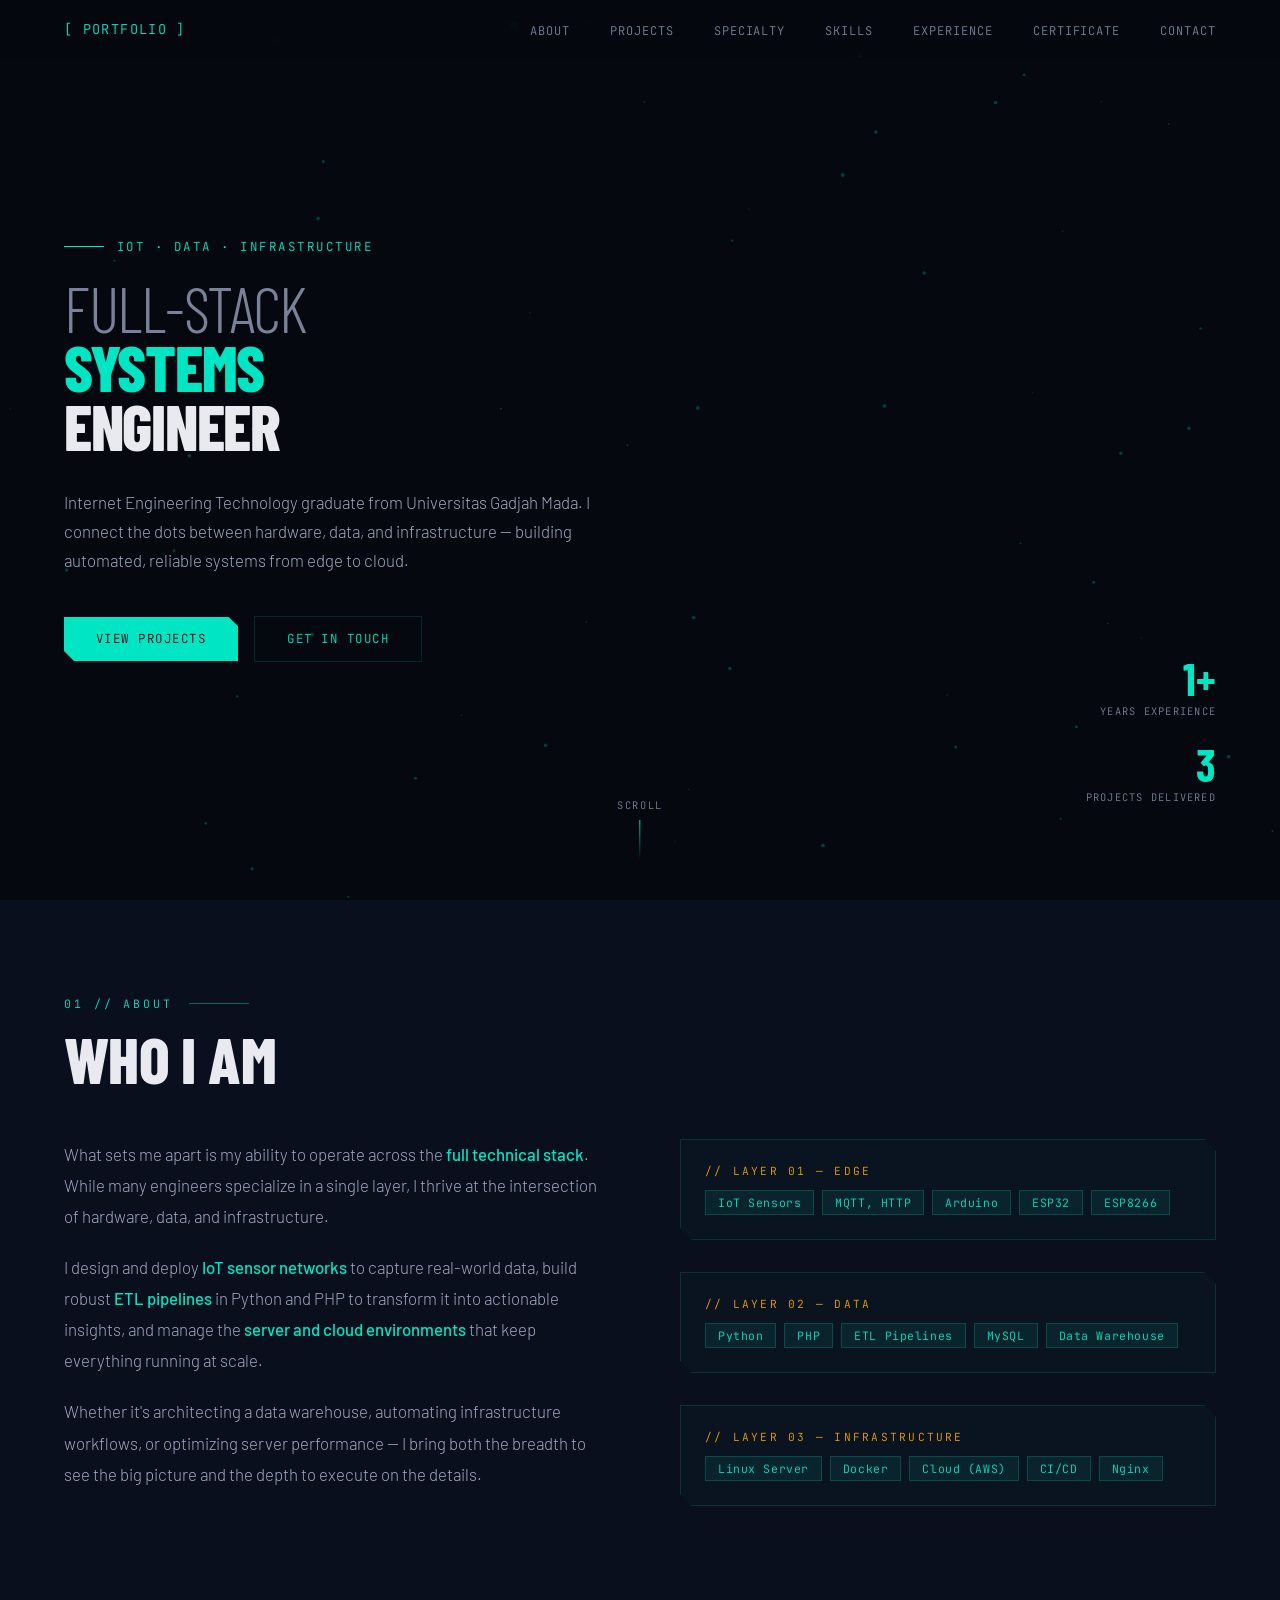
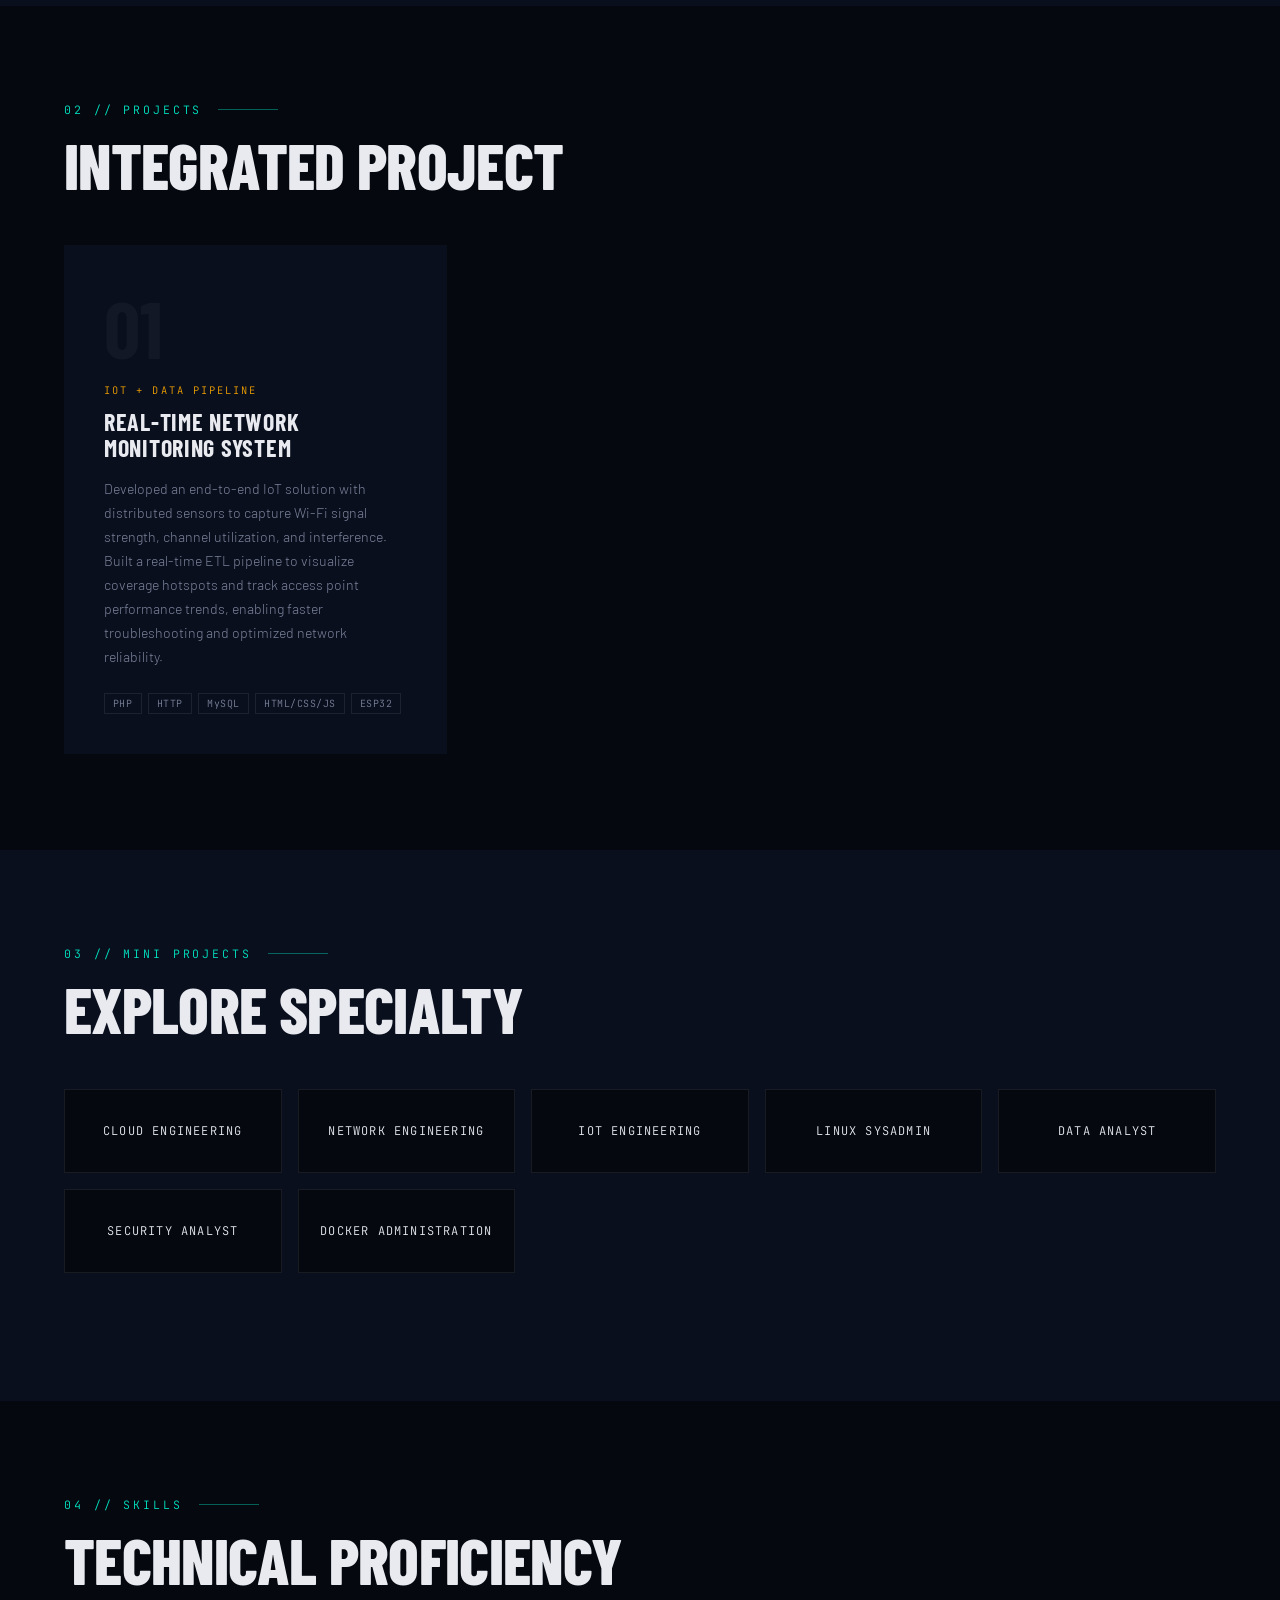
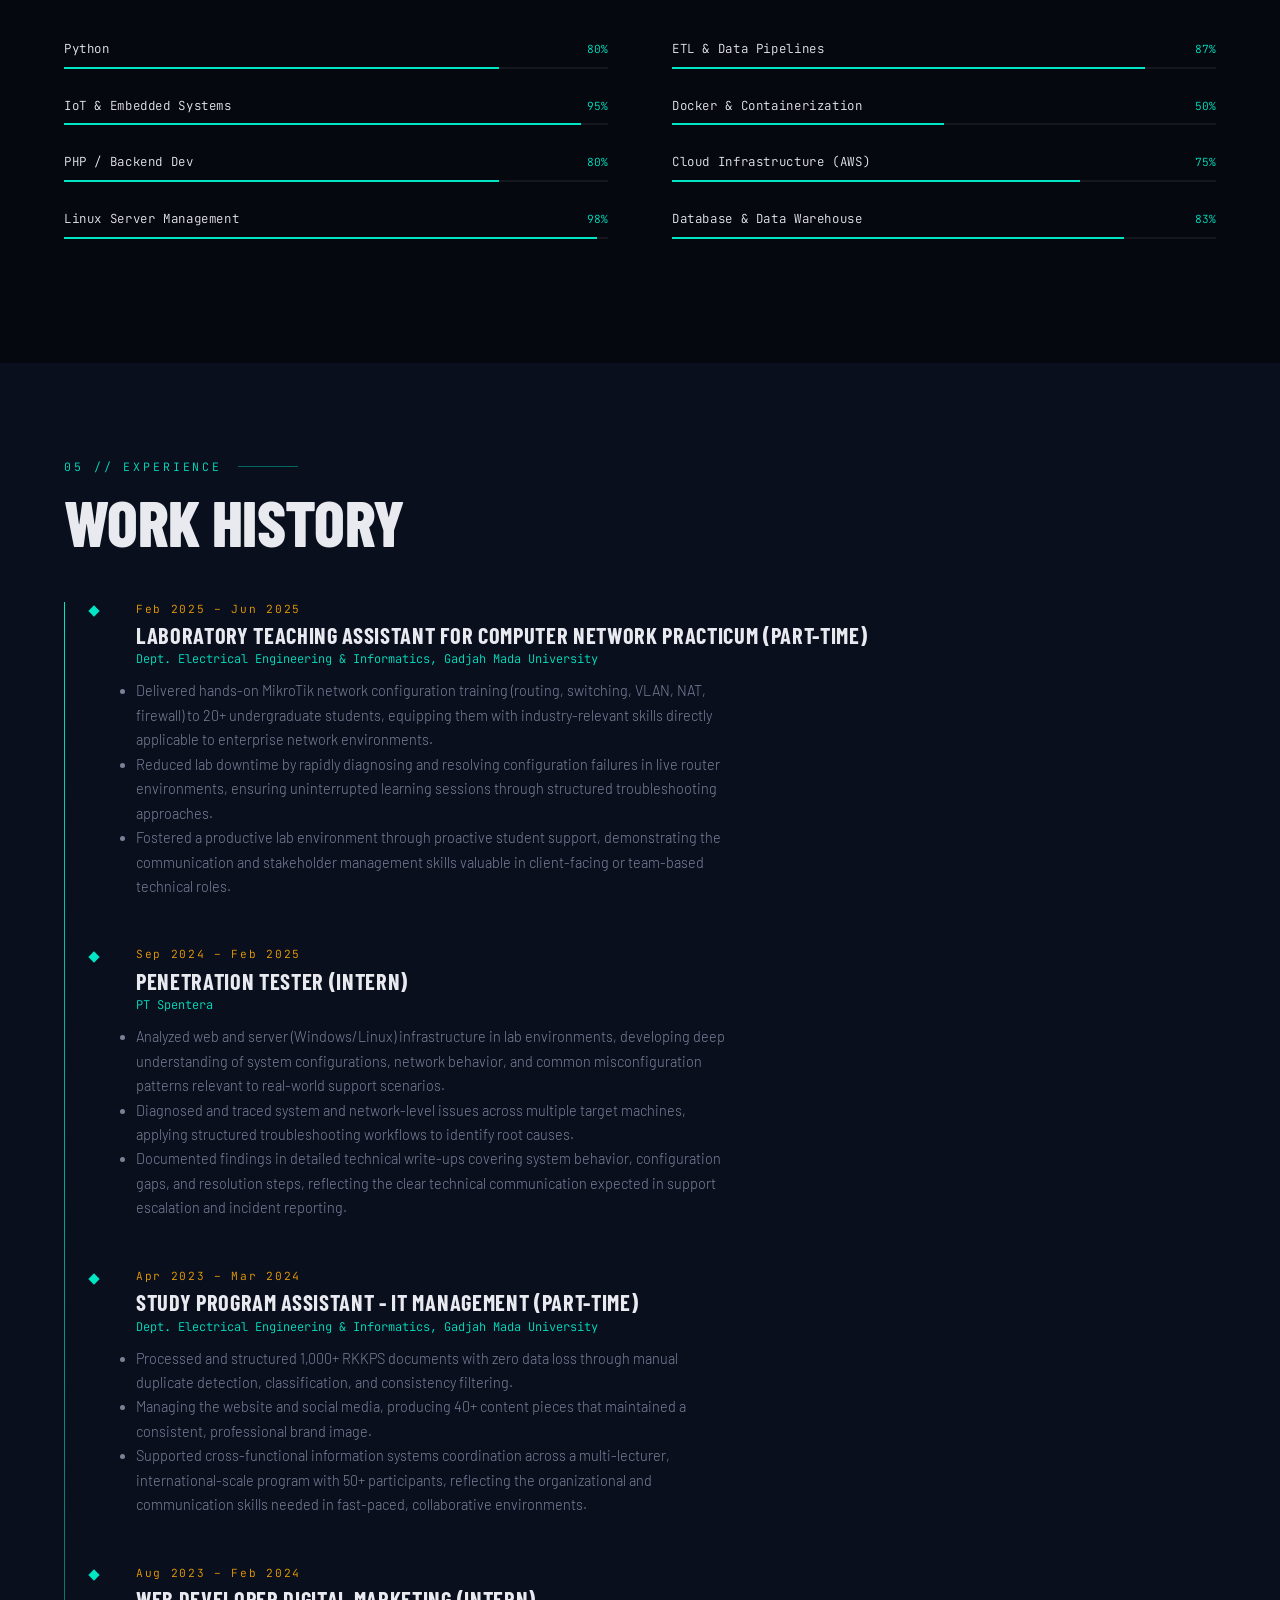
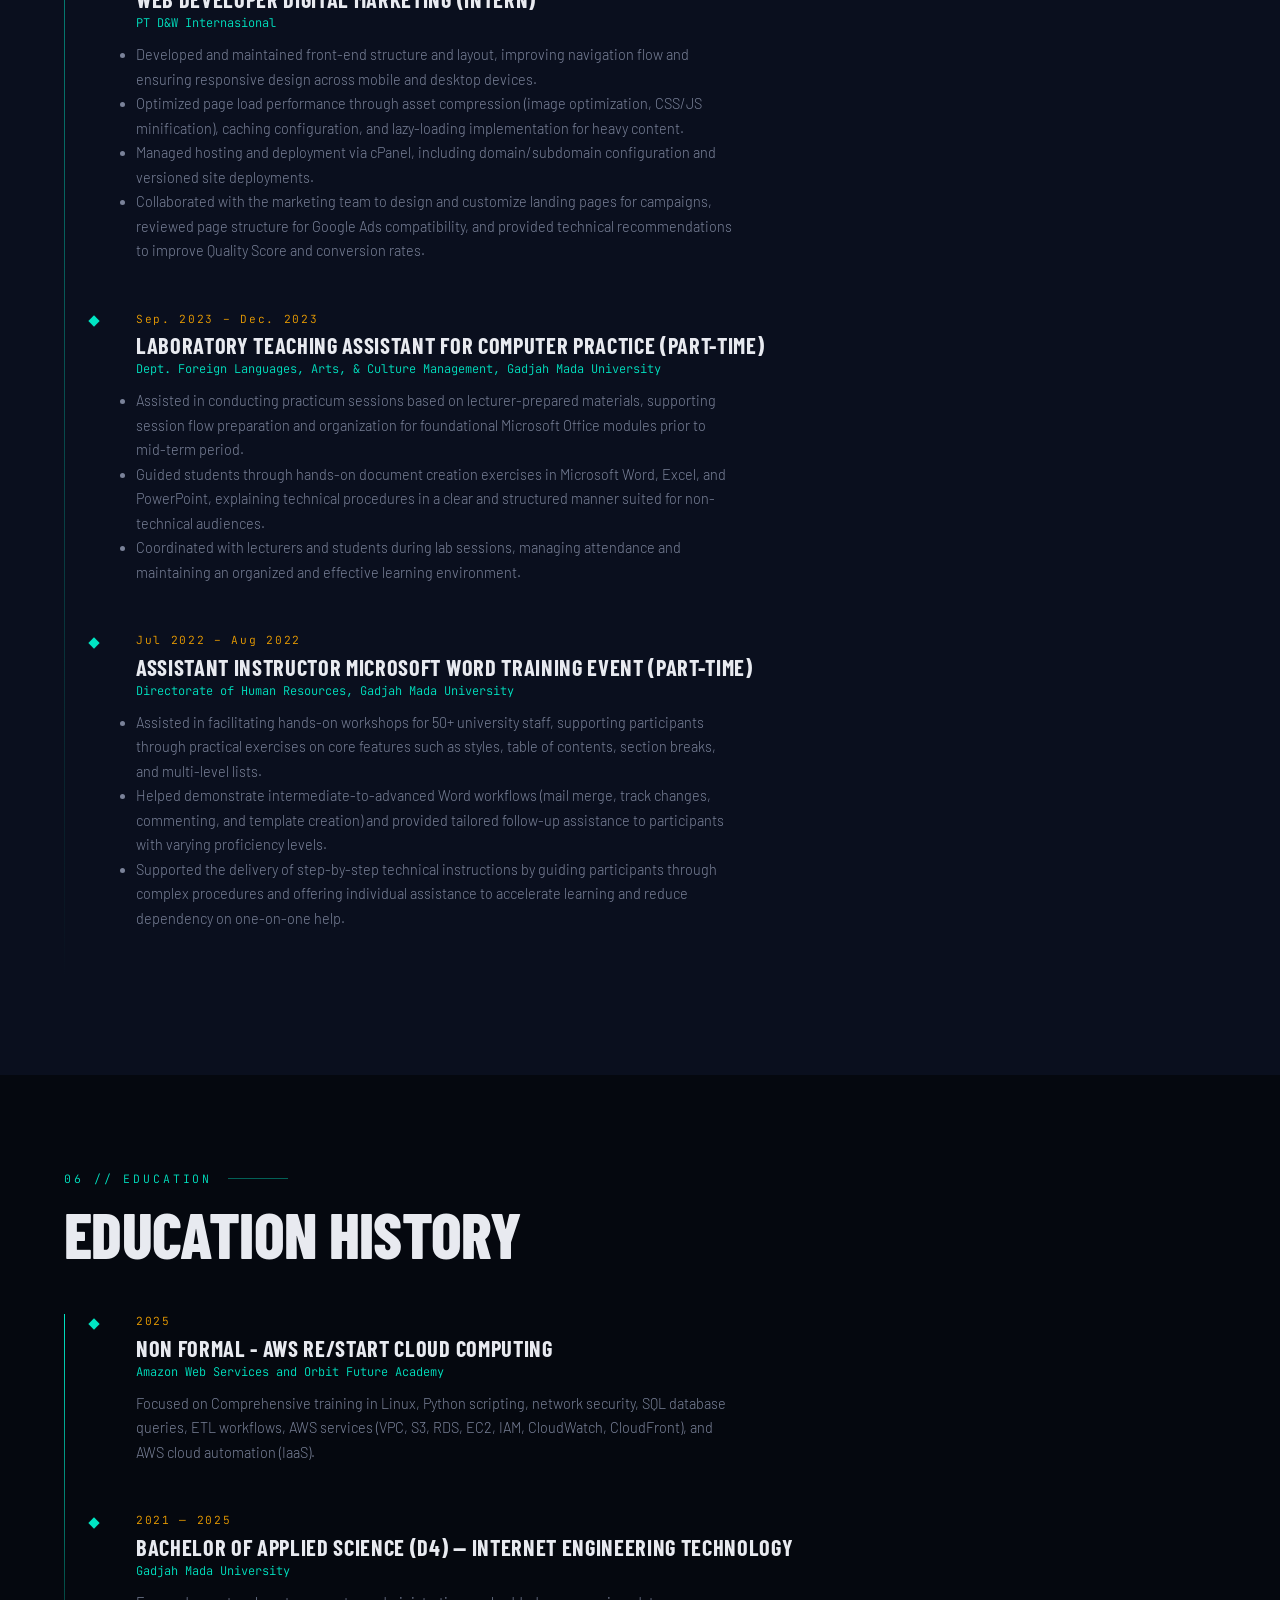
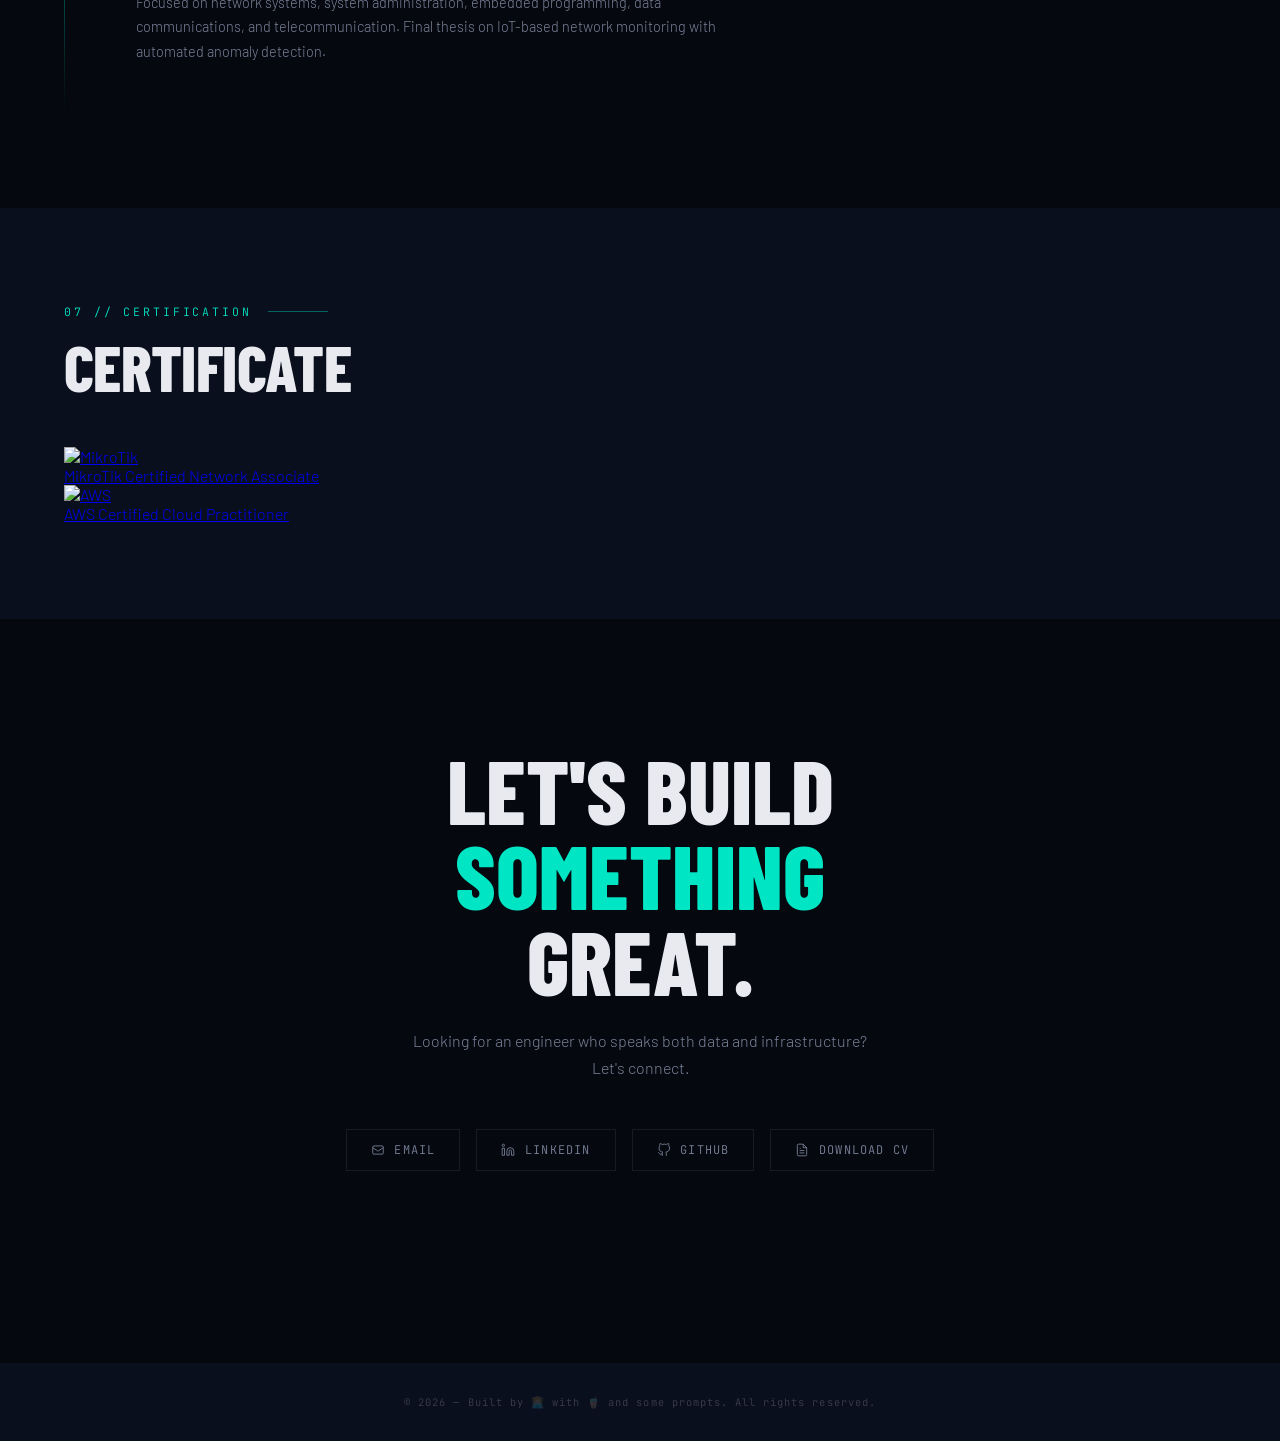
==== commit 4e8afdb0: "Update index.html" ====
--- a/index.html
+++ b/index.html
@@ -156,27 +156,31 @@
   <h2>Explore Specialty</h2>
   
   <div class="mini-links">
-    <a href="pages/cloud-engineering.html" class="mini-link">
+    <a href="pages/cloud.html" class="mini-link">
       Cloud Engineering
     </a>
     
-    <a href="pages/network-engineering.html" class="mini-link">
+    <a href="pages/network.html" class="mini-link">
       Network Engineering
     </a>
     
-    <a href="pages/iot-engineering.html" class="mini-link">
+    <a href="pages/iot.html" class="mini-link">
       IoT Engineering
     </a>
+
+    <a href="pages/linux.html" class="mini-link">
+      Linux SysAdmin
+    </a>
     
-    <a href="pages/data-analytics.html" button class="mini-link">
+    <a href="pages/data.html" button class="mini-link">
       Data Analyst
     </a>
     
-    <a href="pages/security-analyst.html" button class="mini-link">
+    <a href="pages/security.html" button class="mini-link">
       Security Analyst
     </a>
 
-    <a href="pages/docker-admin.html" button class="mini-link">
+    <a href="pages/docker.html" button class="mini-link">
       Docker Administration
     </a>
   </div>
@@ -285,14 +289,15 @@
       <div class="timeline-role">Web Developer Digital Marketing (Intern)</div>
       <div class="timeline-company">PT D&W Internasional</div>
       <ul class="timeline-desc">
-        <li>Pengembangan front-end dan struktur situs: menata layout halaman, memperbaiki navigasi, dan 
-          memastikan desain responsif untuk perangkat mobile dan desktop.</li>
-        <li>Optimasi performa: mengurangi waktu muat halaman melalui kompresi aset 
-          (gambar, CSS/JS minify), caching, dan pengaturan lazy-loading untuk konten berat.</li>
-        <li>Hosting & deployment (cPanel): konfigurasi domain/subdomain dan melakukan deployment versi situs.</li>
-        <li>Kolaborasi marketing: mendesain dan menyesuaikan landing page untuk campaign, meninjau struktur 
-          halaman agar sesuai target Google Ads, serta memberikan rekomendasi teknis untuk menaikkan Quality 
-          Score dan konversi.</li>
+        <li>Developed and maintained front-end structure and layout, improving navigation flow and ensuring 
+          responsive design across mobile and desktop devices.</li>
+        <li>Optimized page load performance through asset compression (image optimization, CSS/JS minification), 
+          caching configuration, and lazy-loading implementation for heavy content.</li>
+        <li>Managed hosting and deployment via cPanel, including domain/subdomain configuration 
+          and versioned site deployments.</li>
+        <li>Collaborated with the marketing team to design and customize landing pages for campaigns, reviewed 
+          page structure for Google Ads compatibility, and provided technical recommendations to improve Quality 
+          Score and conversion rates.</li>
       </ul>
     </div>
     <div class="timeline-item">
@@ -366,10 +371,16 @@
   
   <div class="certif-links">
     <a href="https://mikrotik.com/training/certificates/c420561c7f40c6b32503" class="certif-link" target="_blank">
-      MikroTik Certified Network Associate
+      <img src="https://upload.wikimedia.org/wikipedia/commons/thumb/a/a7/MikroTik_logo.svg/320px-MikroTik_logo.svg.png" alt="MikroTik">
+      <div class="certif-overlay">
+        <span>MikroTik Certified Network Associate</span>
+      </div>
     </a>
     <a href="https://www.credly.com/badges/e46f42b6-aa15-4346-9a85-0c9fbe51da29" class="certif-link" target="_blank">
-      AWS Certified Cloud Practitioner
+      <img src="https://images.credly.com/size/340x340/images/00634f82-b07f-4bbd-a6bb-53de397fc3a6/image.png" alt="AWS">
+      <div class="certif-overlay">
+        <span>AWS Certified Cloud Practitioner</span>
+      </div>
     </a>
   </div>
 </section>
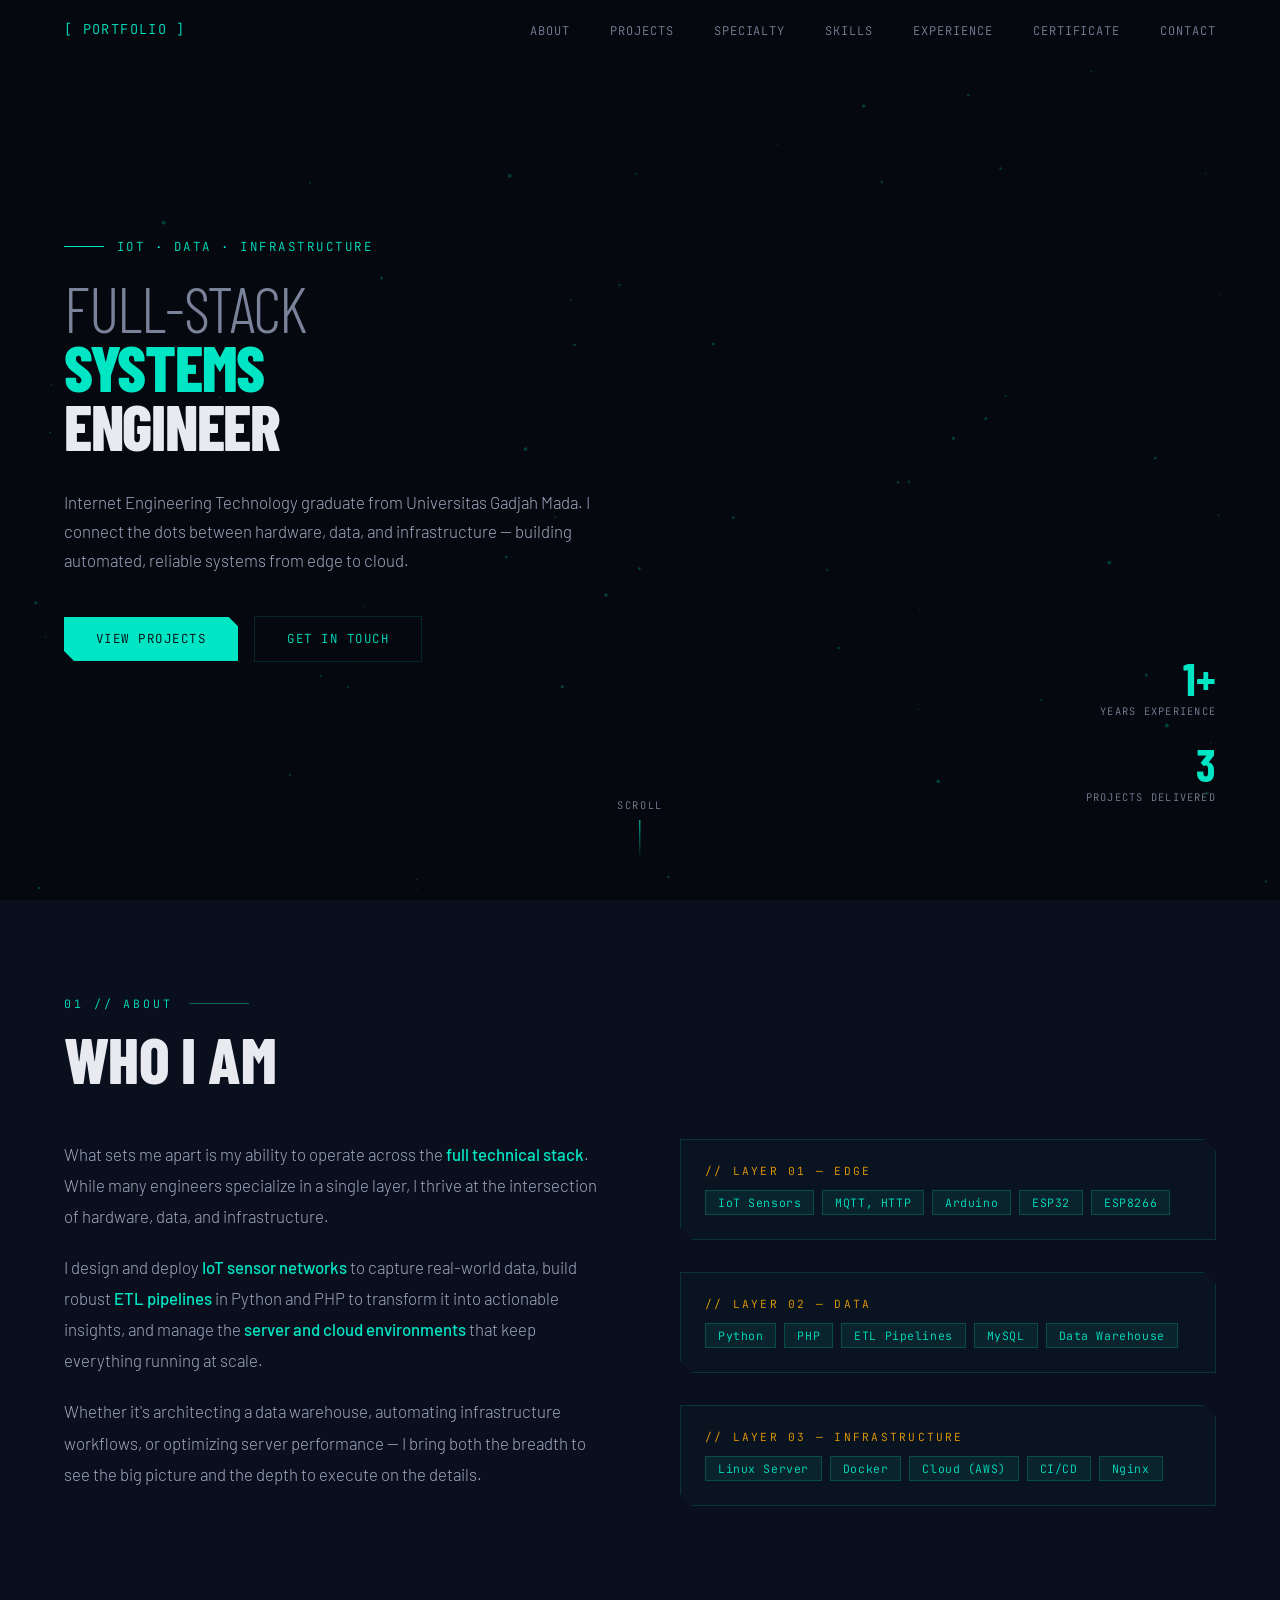
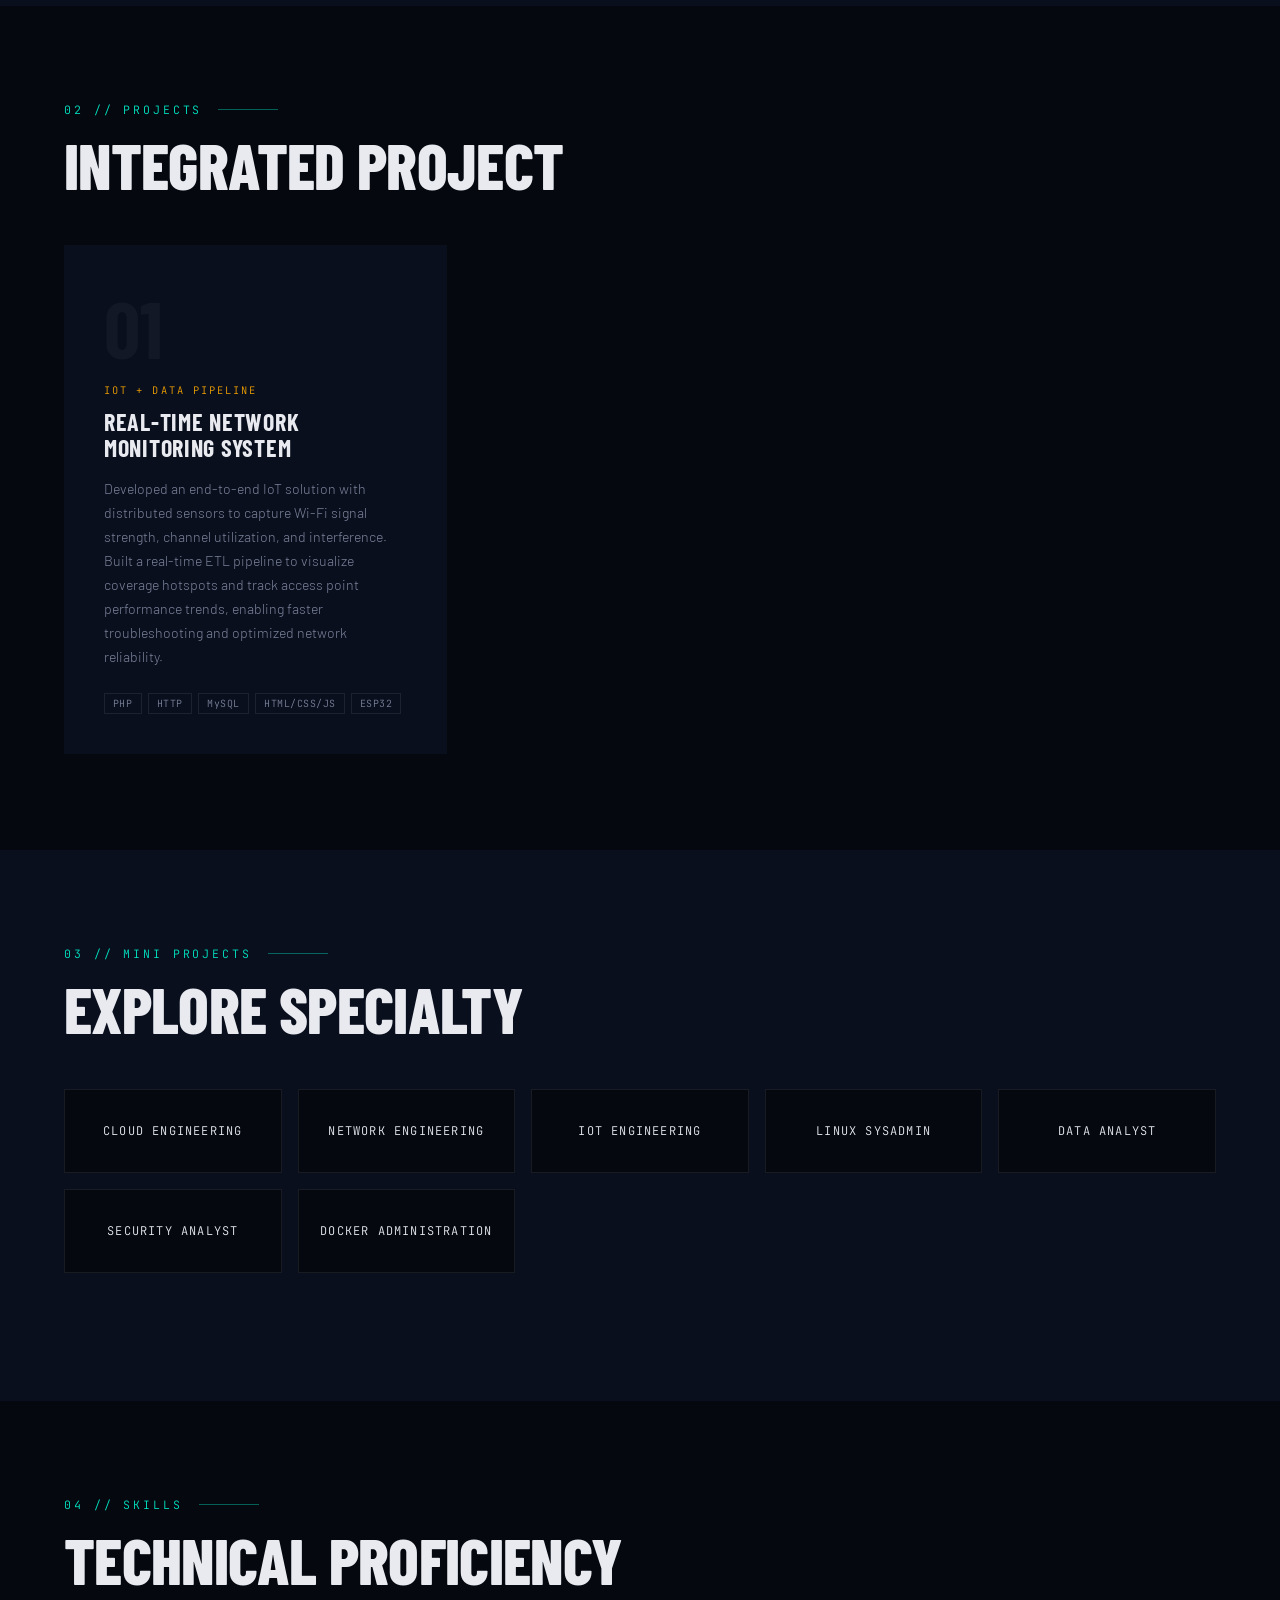
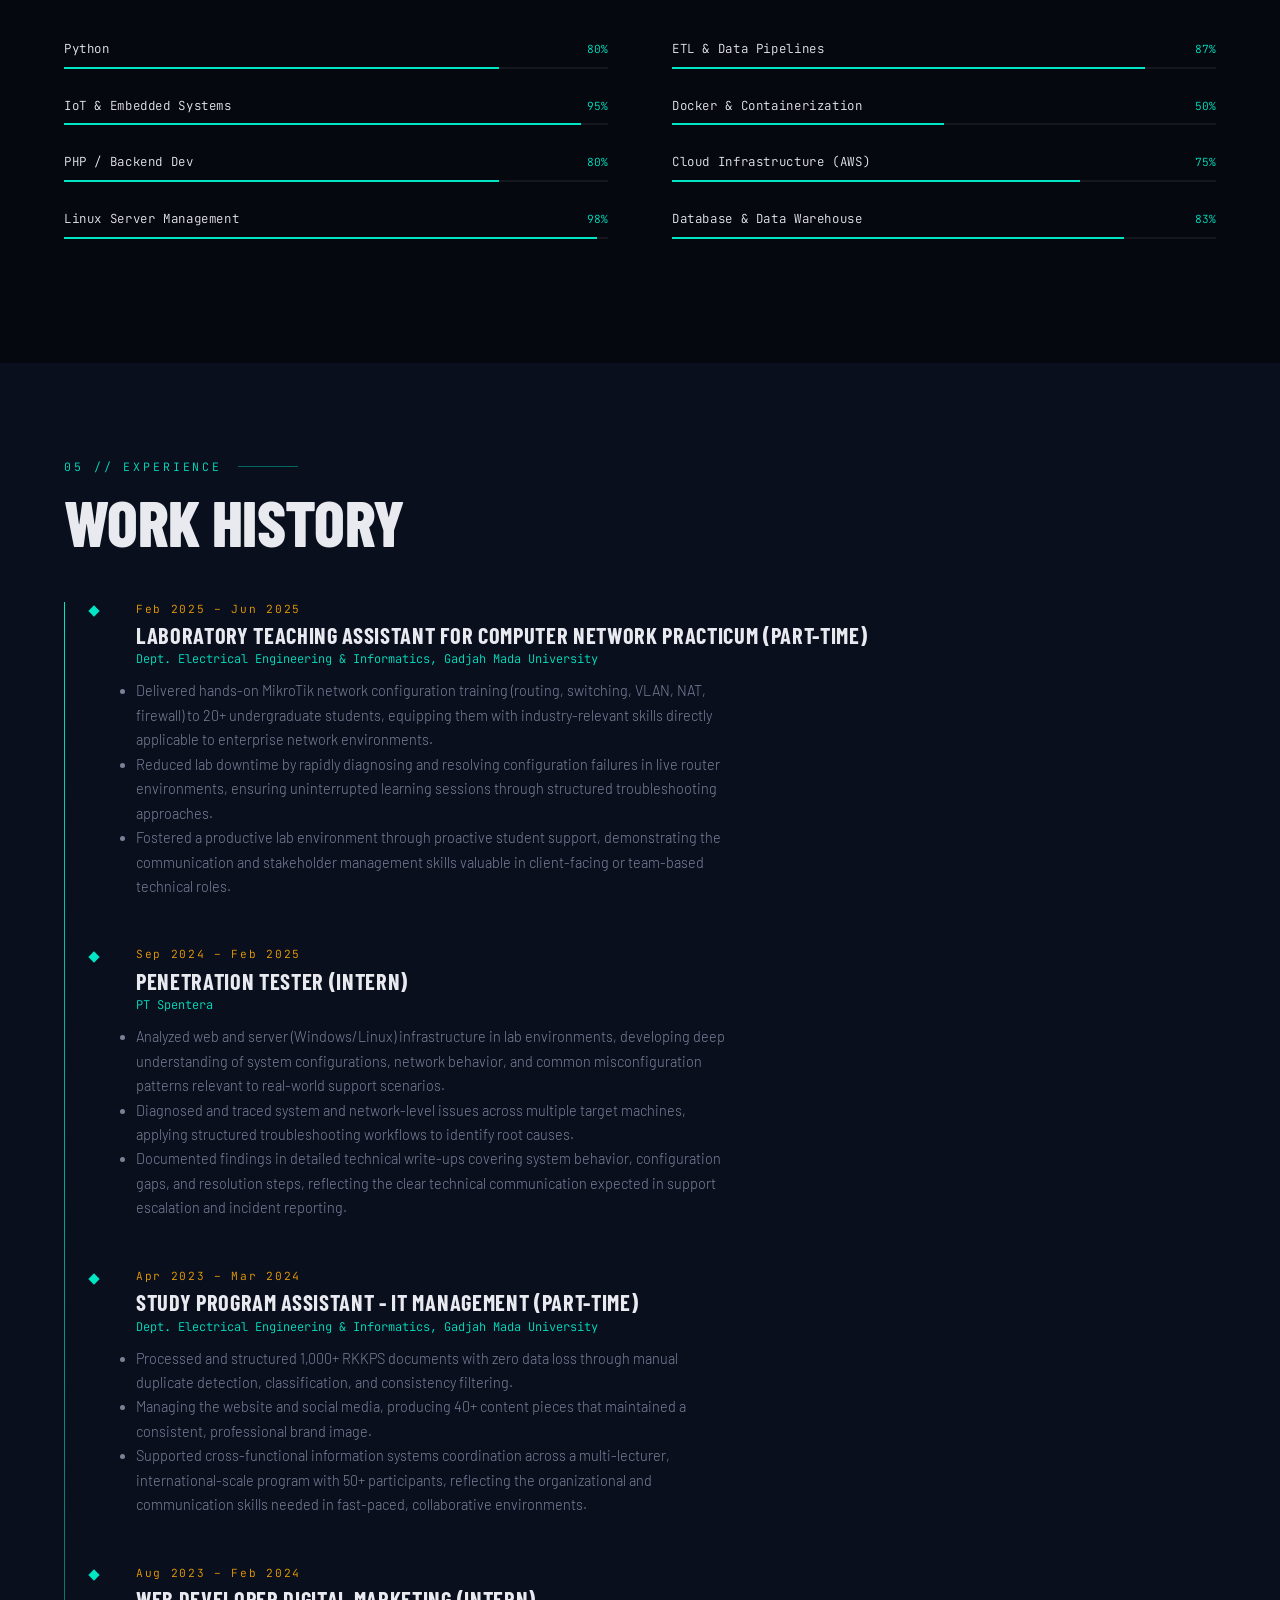
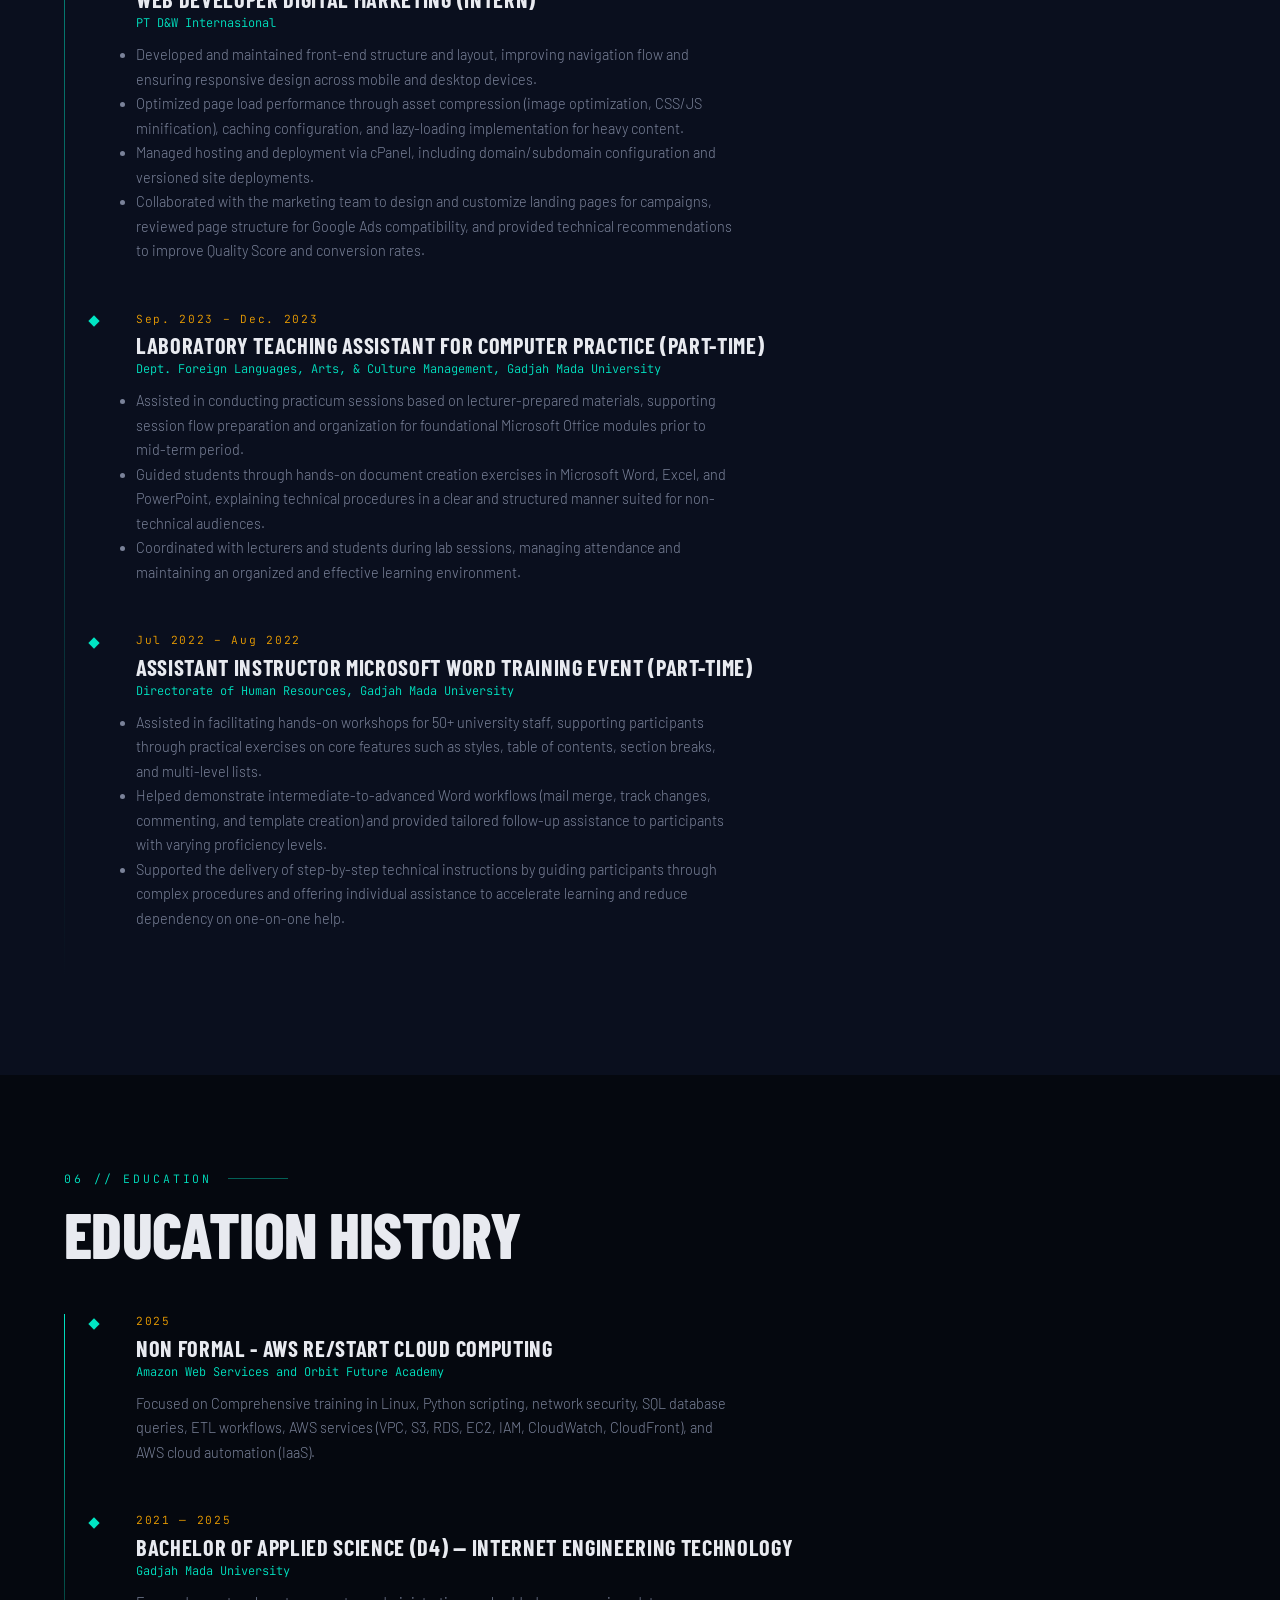
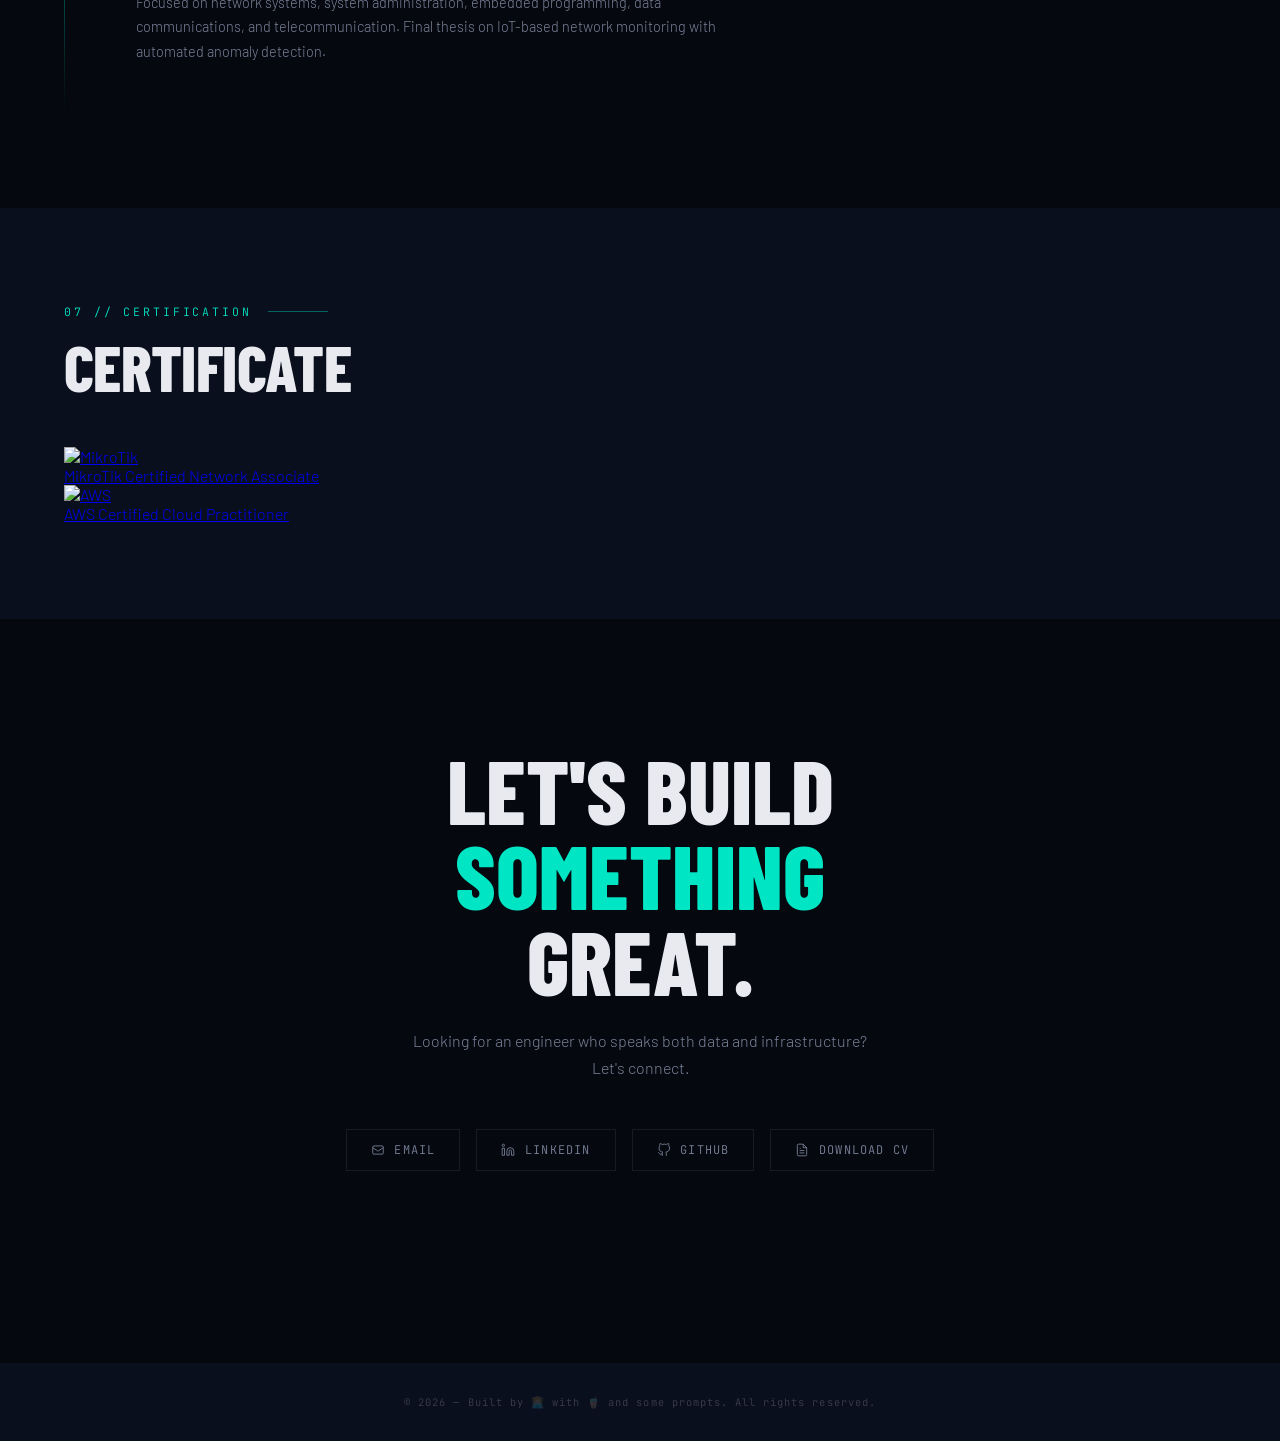
==== commit f1150eab: "Update index.html" ====
--- a/index.html
+++ b/index.html
@@ -371,7 +371,7 @@
   
   <div class="certif-links">
     <a href="https://mikrotik.com/training/certificates/c420561c7f40c6b32503" class="certif-link" target="_blank">
-      <img src="https://upload.wikimedia.org/wikipedia/commons/thumb/a/a7/MikroTik_logo.svg/320px-MikroTik_logo.svg.png" alt="MikroTik">
+      <img src="https://mikrotik.com/logo/library/logo/SVG/MT_Symbol_Black.svg" alt="MikroTik">
       <div class="certif-overlay">
         <span>MikroTik Certified Network Associate</span>
       </div>
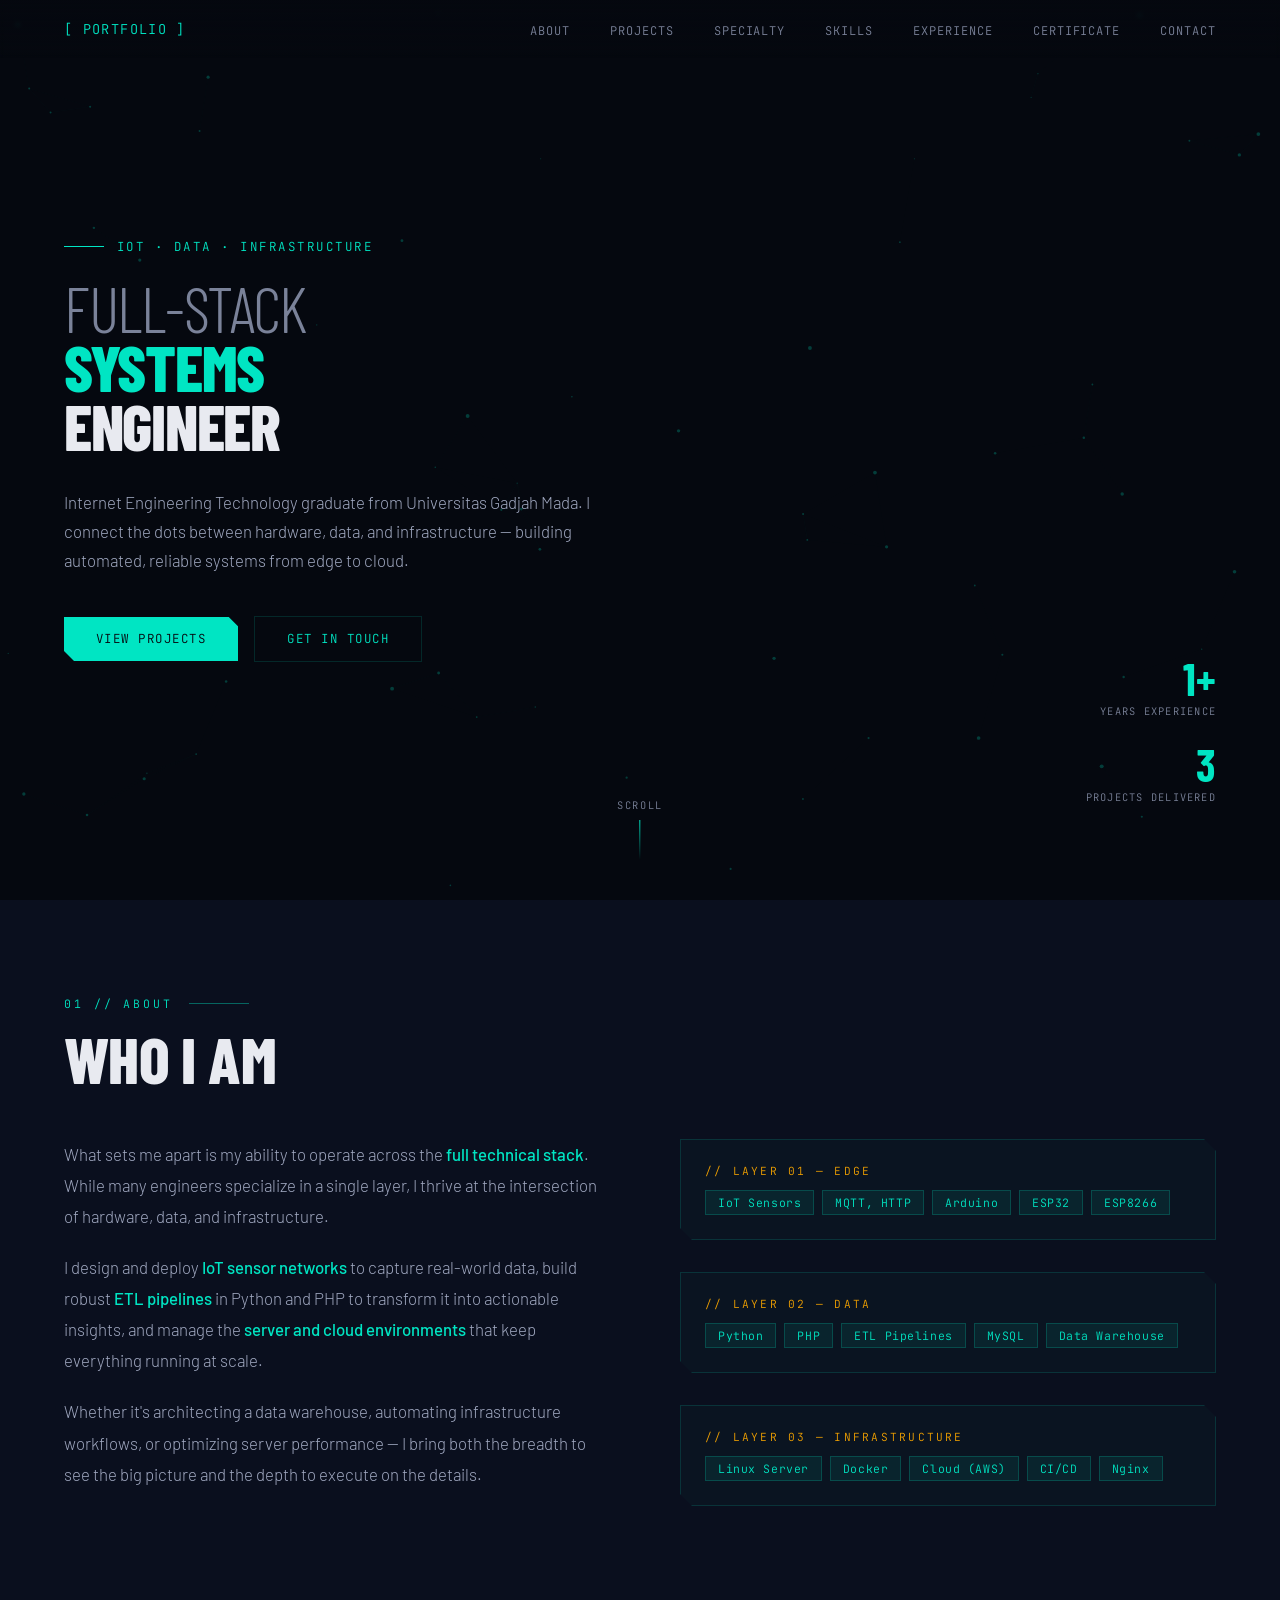
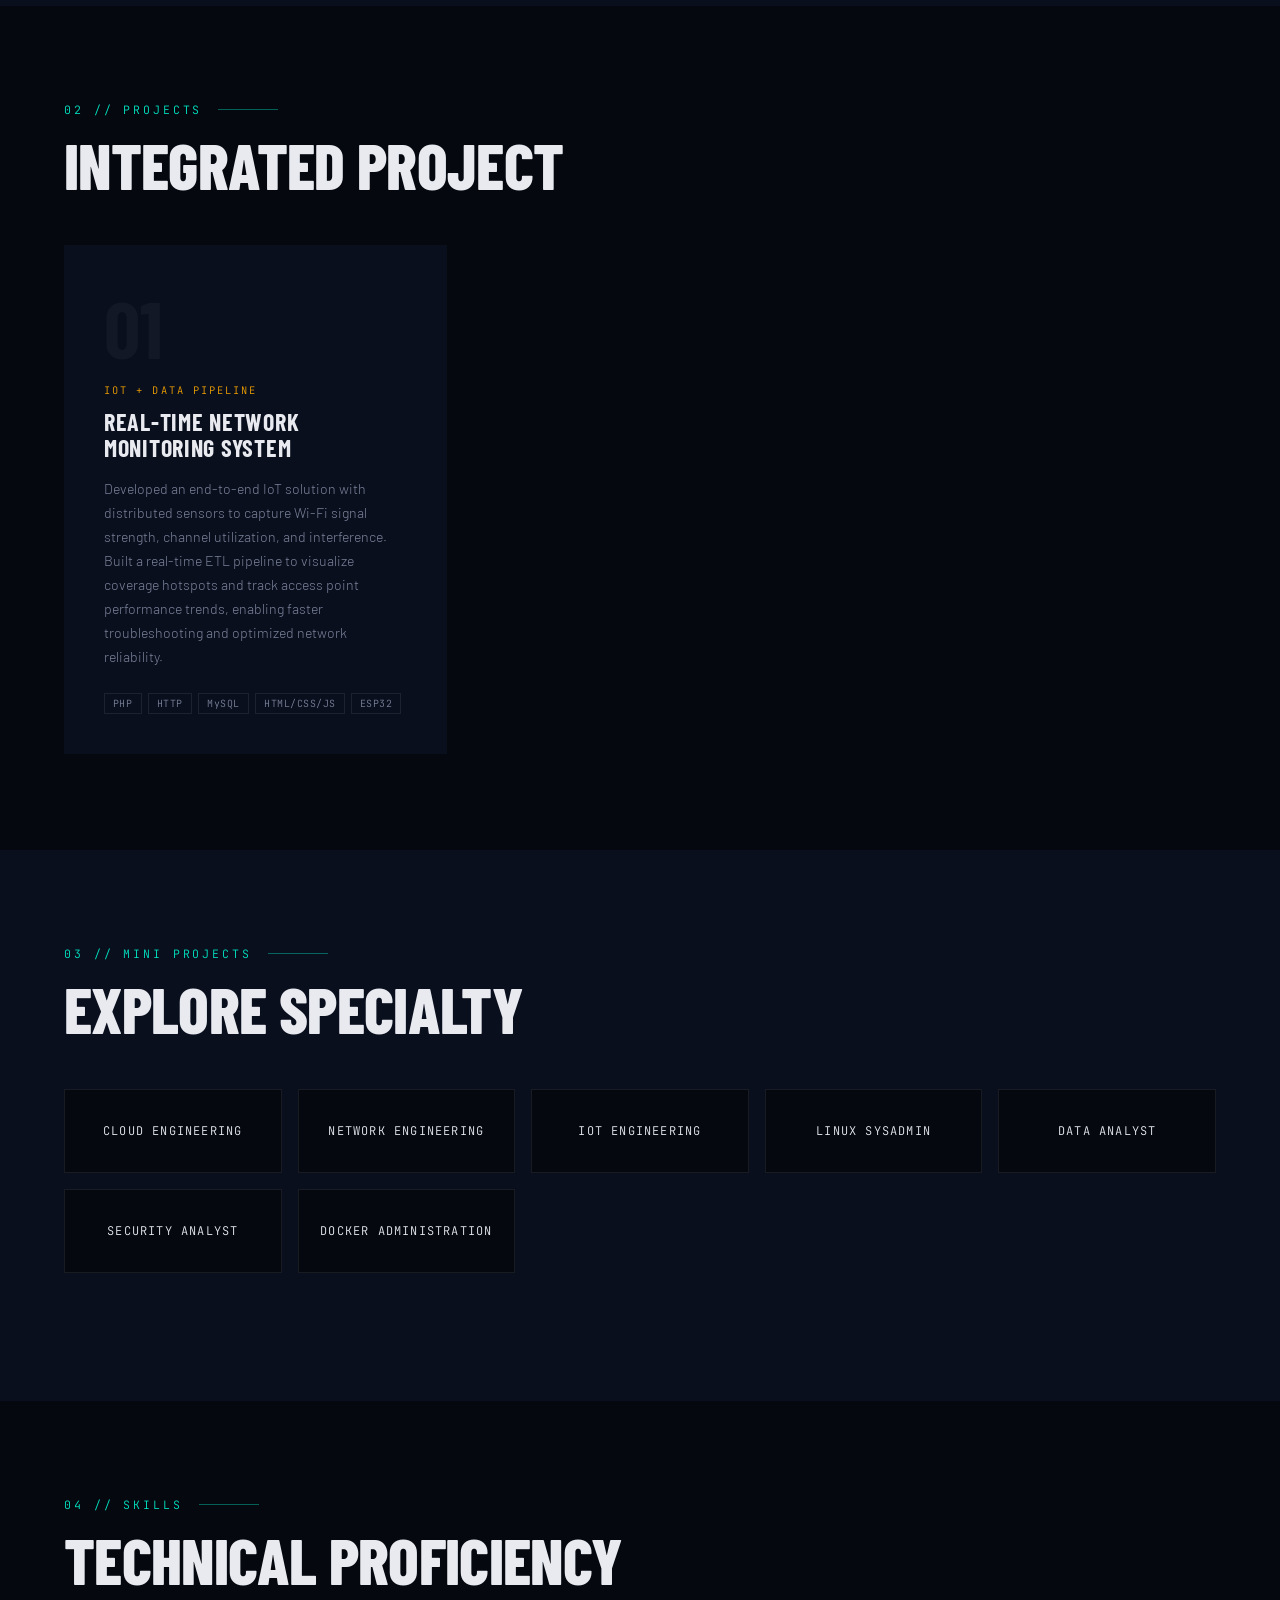
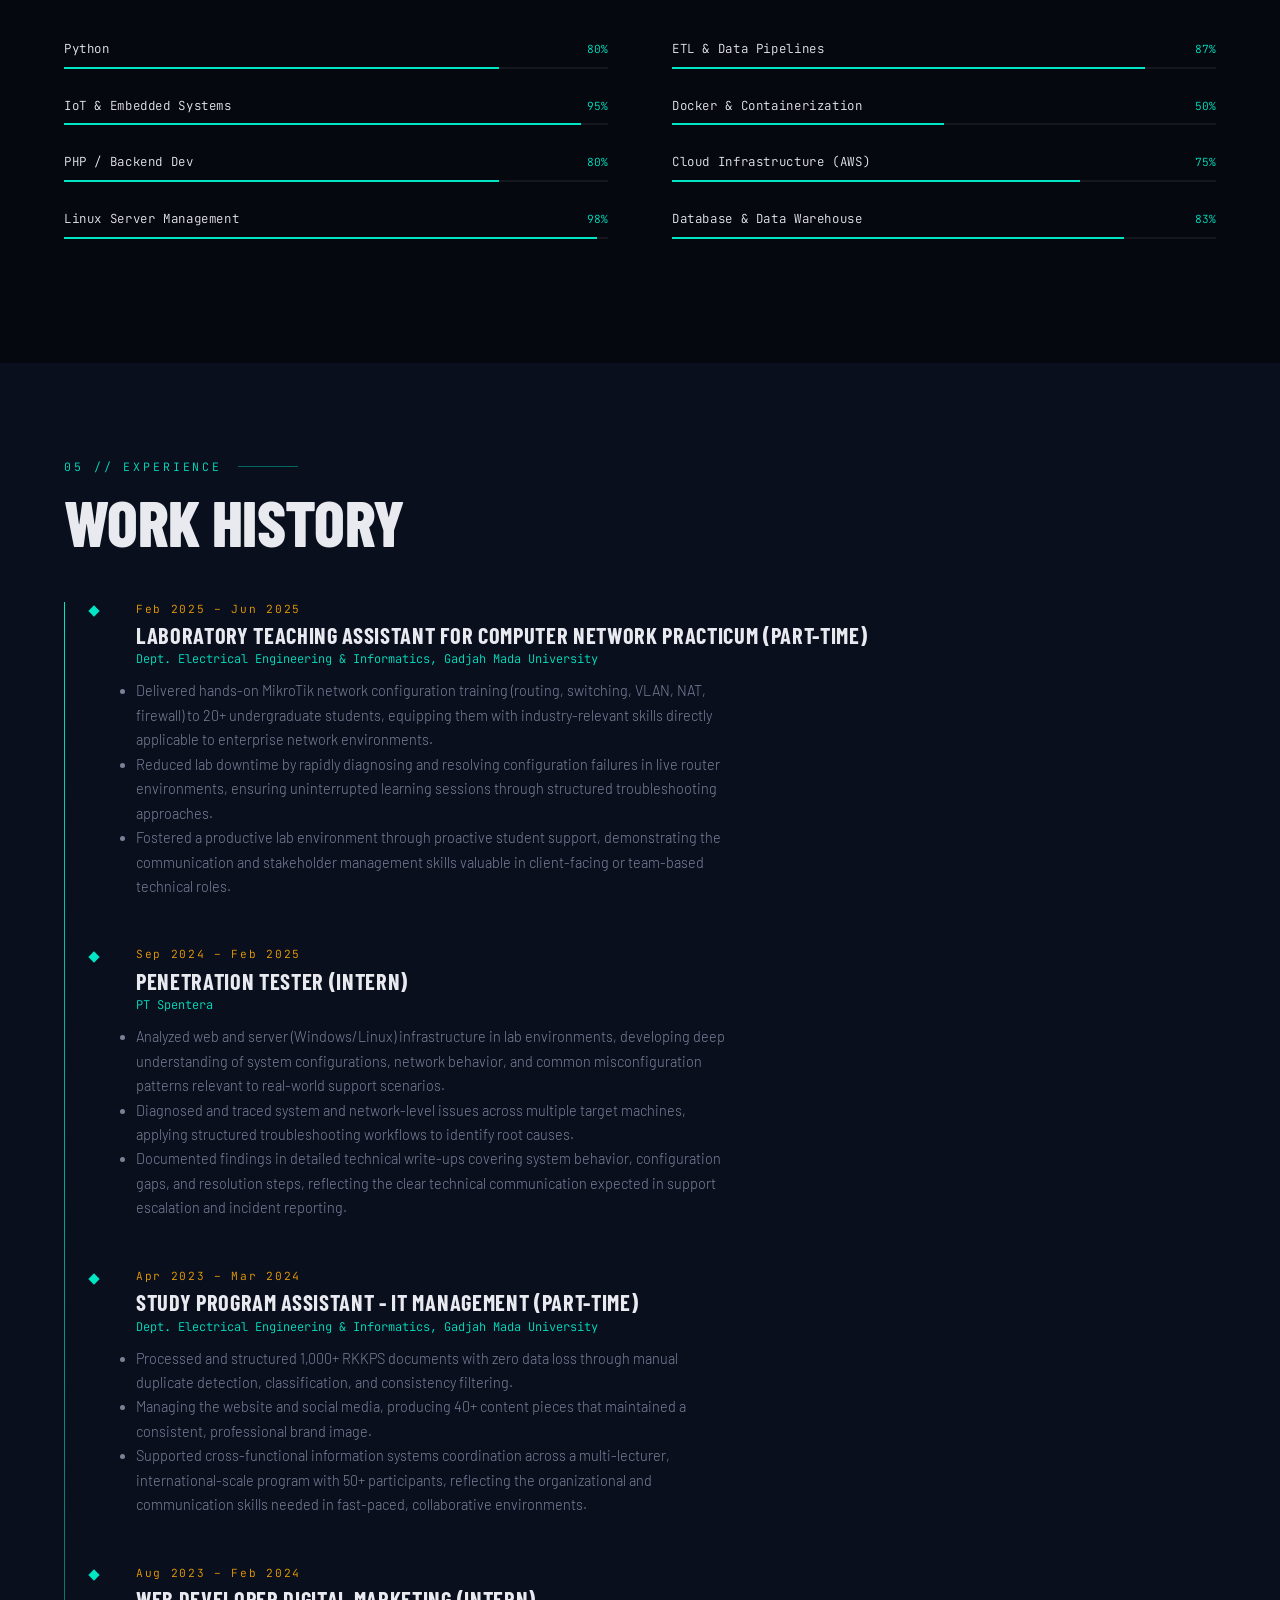
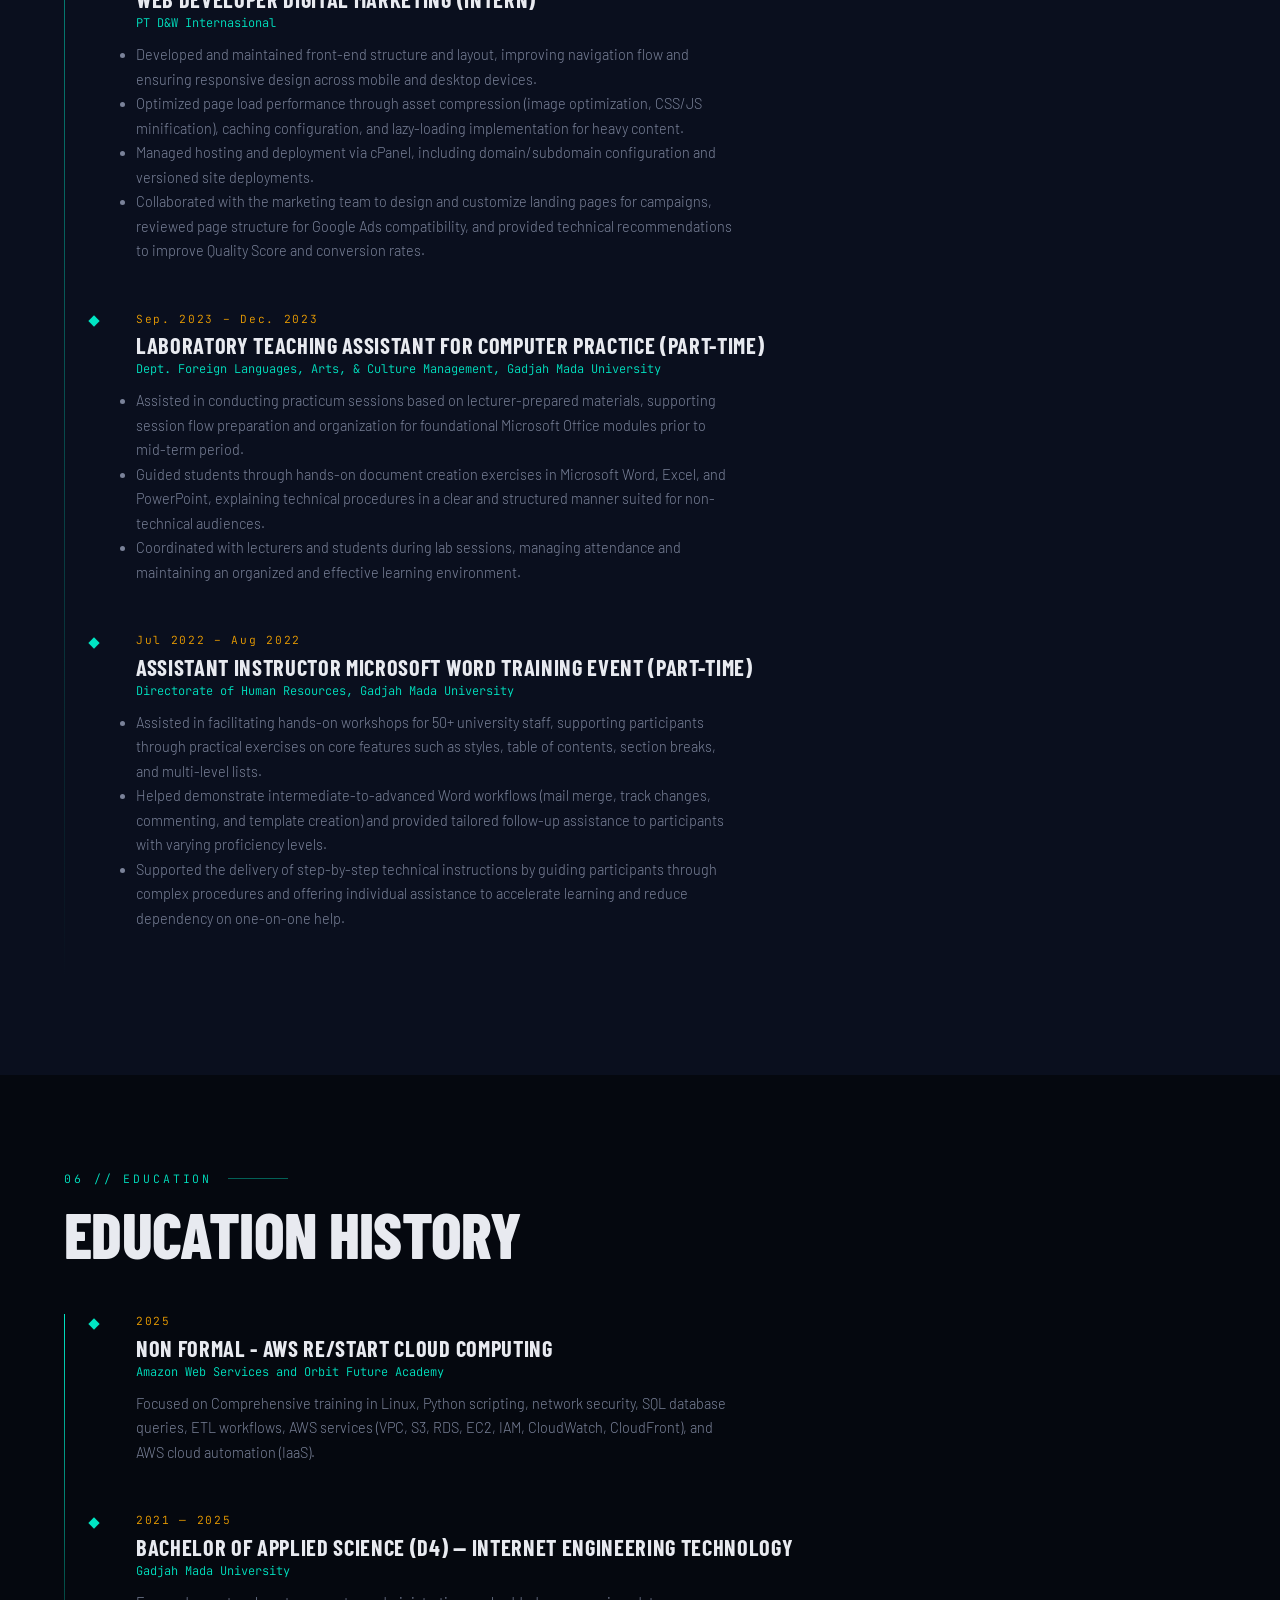
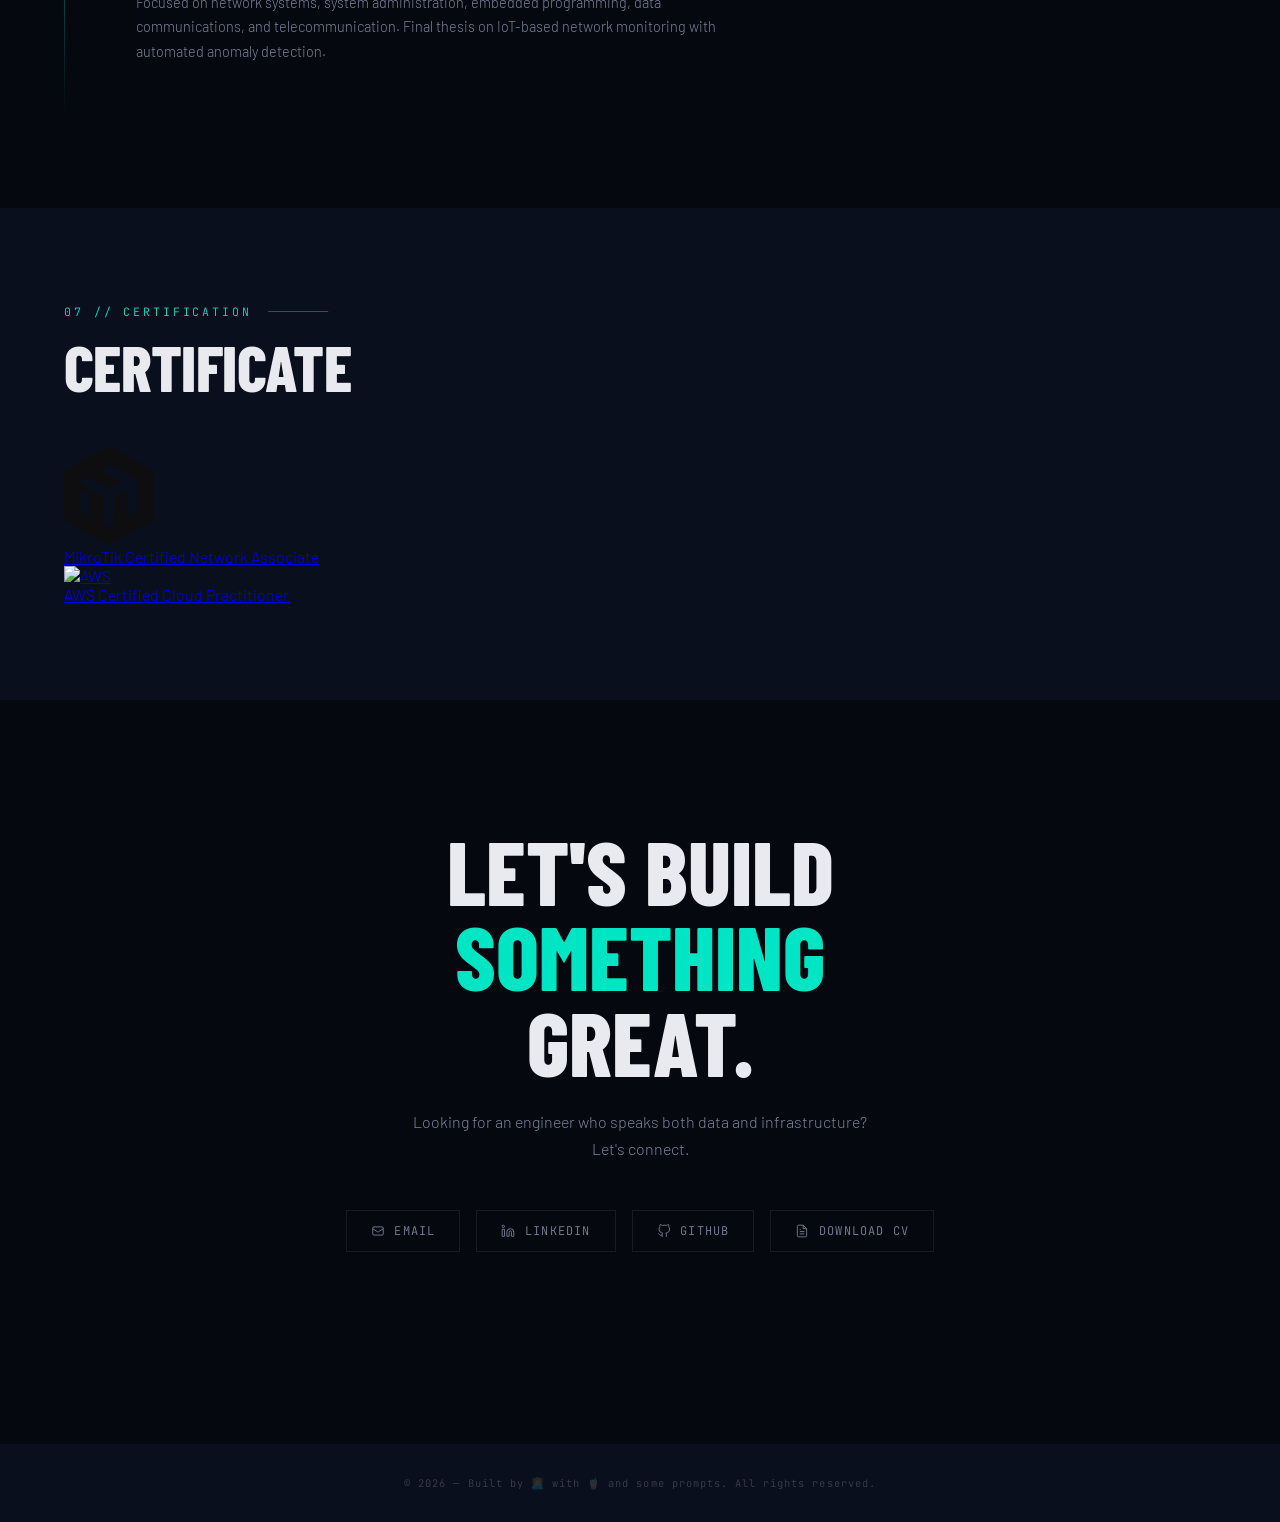
==== commit d210e5a7: "Update index.html" ====
--- a/index.html
+++ b/index.html
@@ -371,7 +371,7 @@
   
   <div class="certif-links">
     <a href="https://mikrotik.com/training/certificates/c420561c7f40c6b32503" class="certif-link" target="_blank">
-      <img src="https://mikrotik.com/logo/library/logo/SVG/MT_Symbol_Black.svg" alt="MikroTik">
+      <img src="data:image/svg+xml,%3csvg%20width='90'%20height='97'%20viewBox='0%200%2090%2097'%20fill='none'%20xmlns='http://www.w3.org/2000/svg'%3e%3cpath%20d='M89.9785%2030.0707C89.9785%2026.2228%2087.9135%2022.6793%2084.6009%2020.8098L50.1195%201.35326C46.9359%20-0.451087%2043.0641%20-0.451087%2039.8805%201.35326L5.37763%2020.8098C2.06501%2022.6793%200%2026.2228%200%2030.0707V67.2011C0%2071.0706%202.08652%2074.6359%205.44216%2076.5054L39.945%2095.6793C43.0856%2097.4402%2046.9144%2097.4402%2050.055%2095.6793L84.5578%2076.5054C87.9135%2074.6359%2090%2071.0706%2090%2067.2011V30.0707H89.9785ZM25.8771%2066.9185C25.8771%2067.788%2024.9522%2068.3315%2024.1993%2067.9185L18.4345%2064.7011C17.2299%2064.0272%2016.4986%2062.7663%2016.4986%2061.375V43.8315C16.4986%2042.962%2017.4235%2042.4185%2018.1764%2042.8315L24.522%2046.375C25.3609%2046.8315%2025.8771%2047.7228%2025.8771%2048.7011V66.9185ZM73.5014%2061.288C73.5014%2062.6576%2072.7701%2063.9402%2071.5655%2064.6141L65.8007%2067.8315C65.0478%2068.2446%2064.1228%2067.7011%2064.1228%2066.8315V44.3967C64.1228%2043.5272%2063.1979%2042.9837%2062.445%2043.3967L51.7973%2049.3315C50.5927%2050.0054%2049.8614%2051.2663%2049.8614%2052.6576V75.5924C49.8614%2076.288%2049.4957%2076.9185%2048.8934%2077.2446L46.7208%2078.462C45.6023%2079.0924%2044.2256%2079.0924%2043.0856%2078.462L41.0636%2077.3315C40.4613%2077.0054%2040.0956%2076.3533%2040.0956%2075.6793V52.5054C40.0956%2051.1359%2039.3642%2049.8533%2038.1597%2049.1793L17.0578%2037.3967C16.6922%2037.2011%2016.4771%2036.8098%2016.4771%2036.3967V35.4837C16.4771%2034.1141%2017.2084%2032.8315%2018.413%2032.1576L21.4245%2030.4837C22.543%2029.8533%2023.9197%2029.8533%2025.0597%2030.4837L43.3007%2040.6793C44.4192%2041.3098%2045.7959%2041.3098%2046.9359%2040.6793L55.1314%2036.0924C55.9058%2035.6576%2055.9058%2034.5272%2055.1314%2034.0924L36.826%2023.875C36.0516%2023.4402%2036.0516%2022.3098%2036.826%2021.875L43.0641%2018.3967C44.1826%2017.7663%2045.5593%2017.7663%2046.6993%2018.3967L71.544%2032.2663C72.7486%2032.9402%2073.4799%2034.2011%2073.4799%2035.5924V61.2663L73.5014%2061.288Z'%20fill='%230E0E10'/%3e%3c/svg%3e" alt="MikroTik">
       <div class="certif-overlay">
         <span>MikroTik Certified Network Associate</span>
       </div>
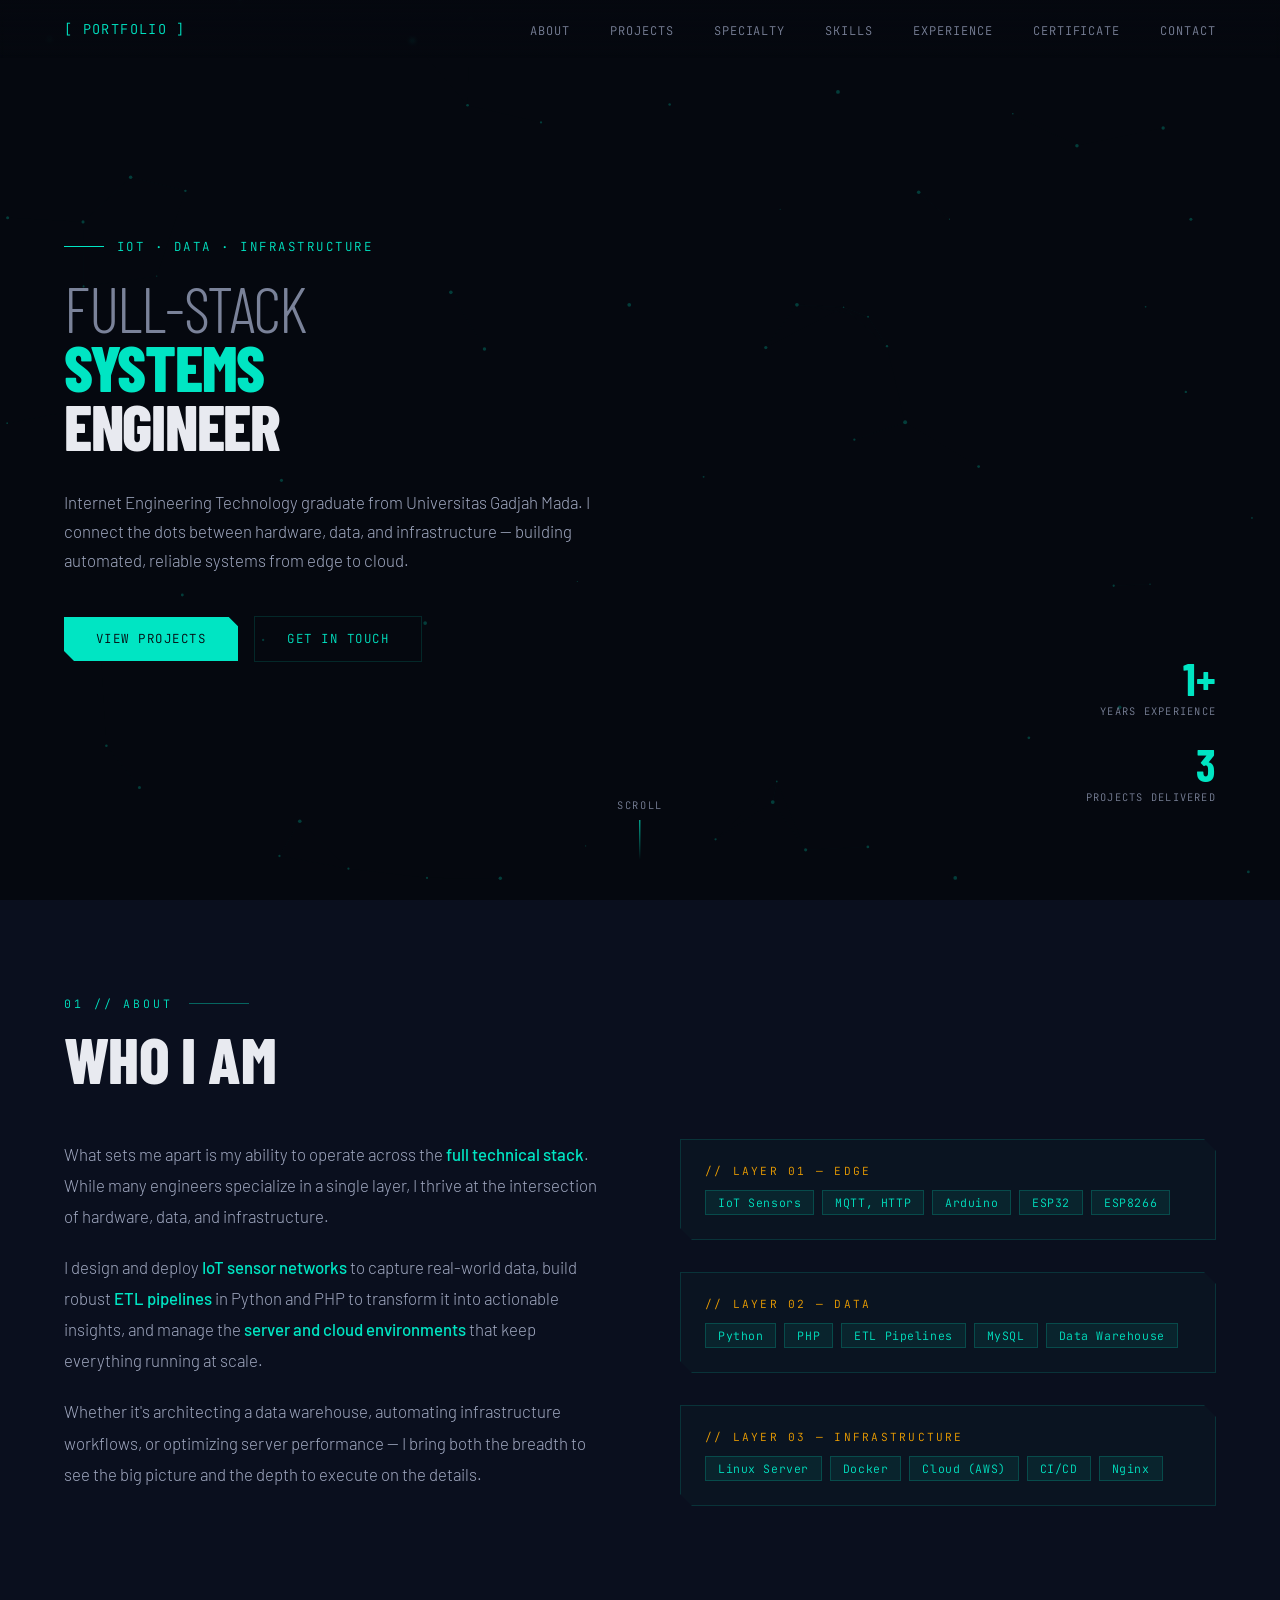
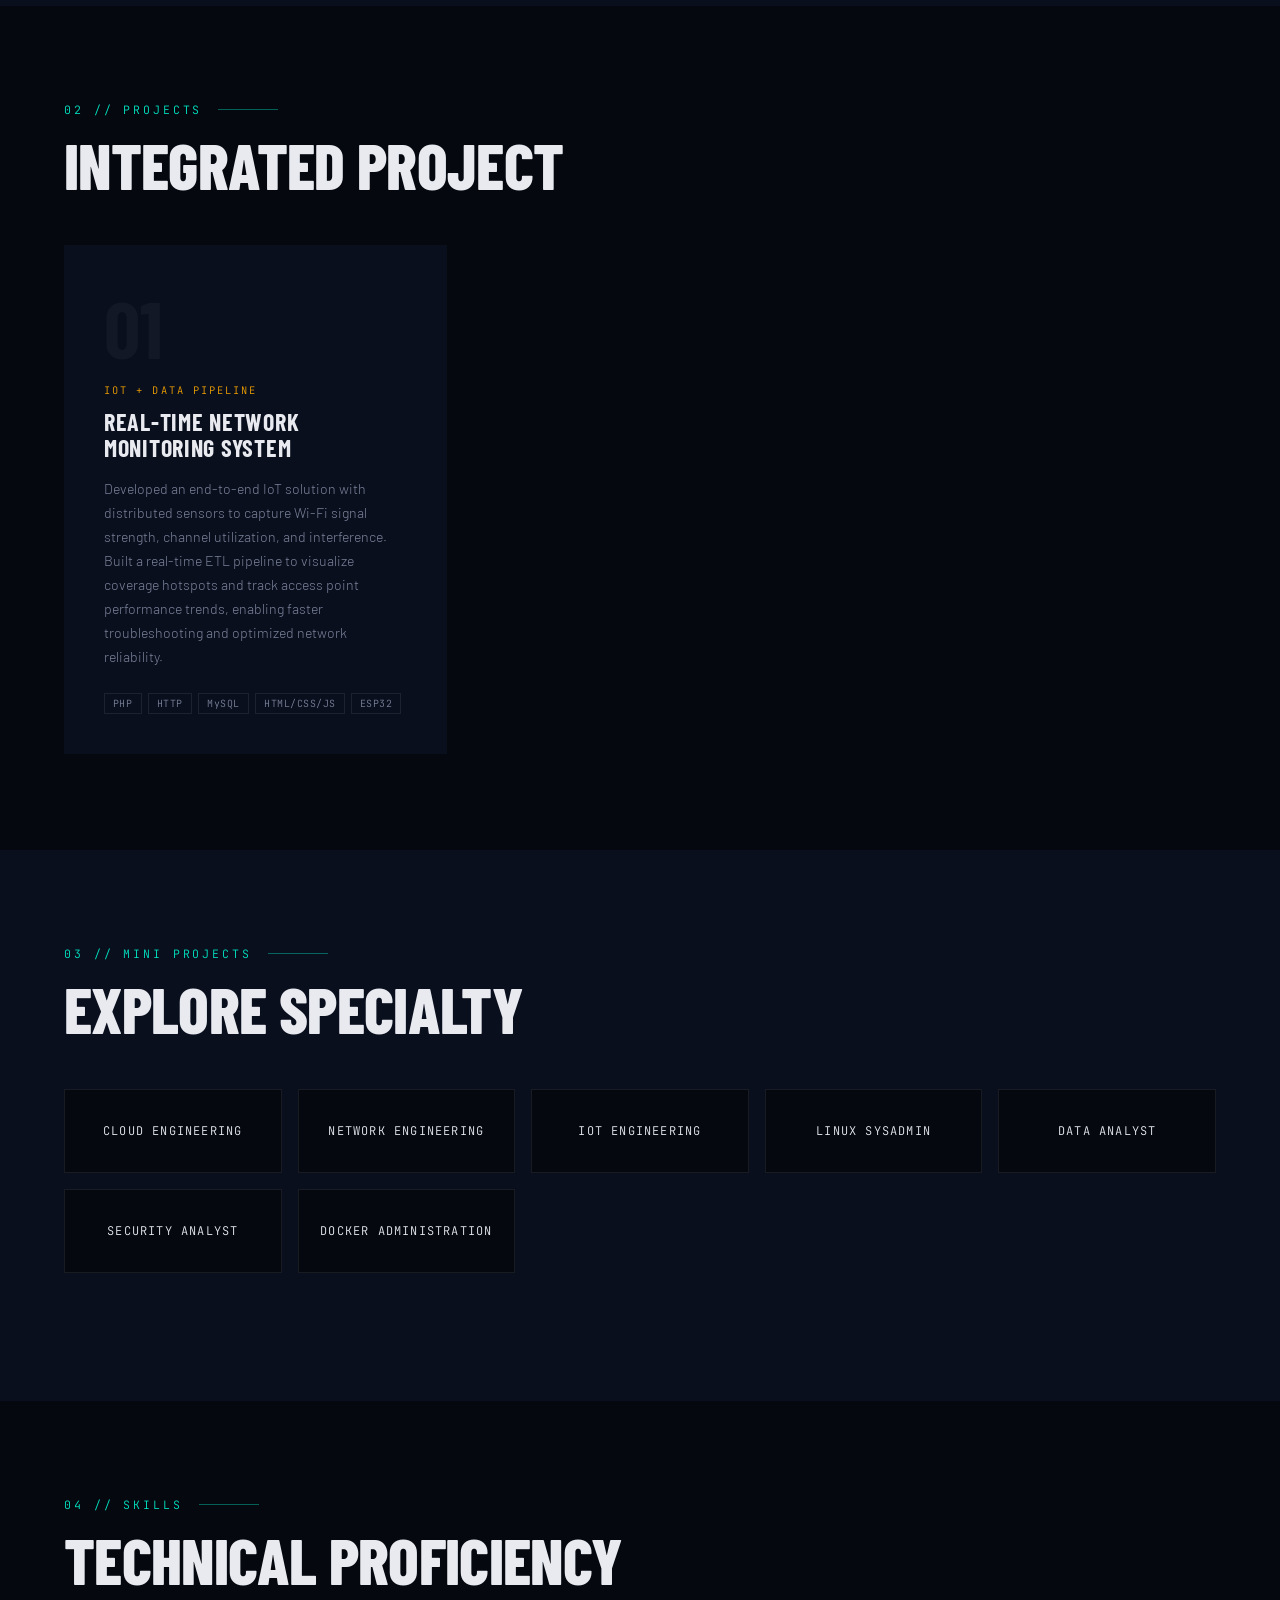
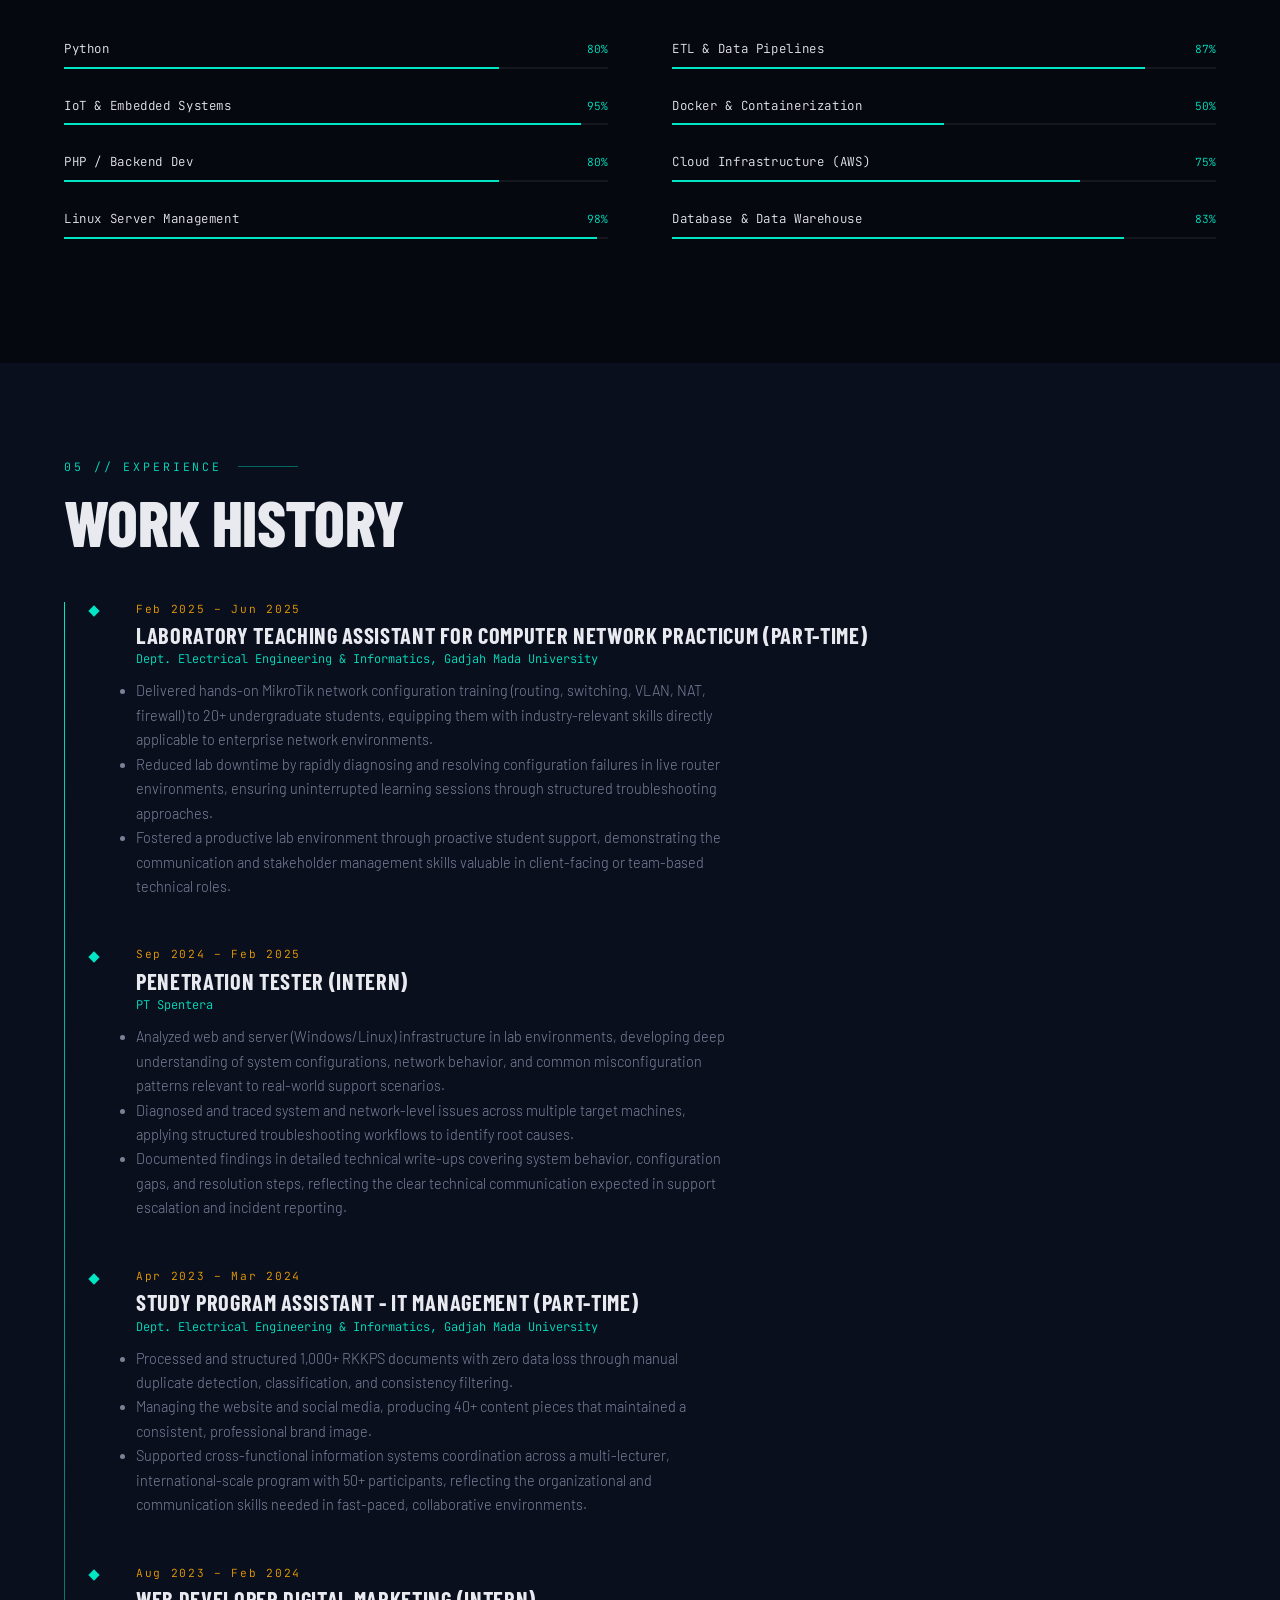
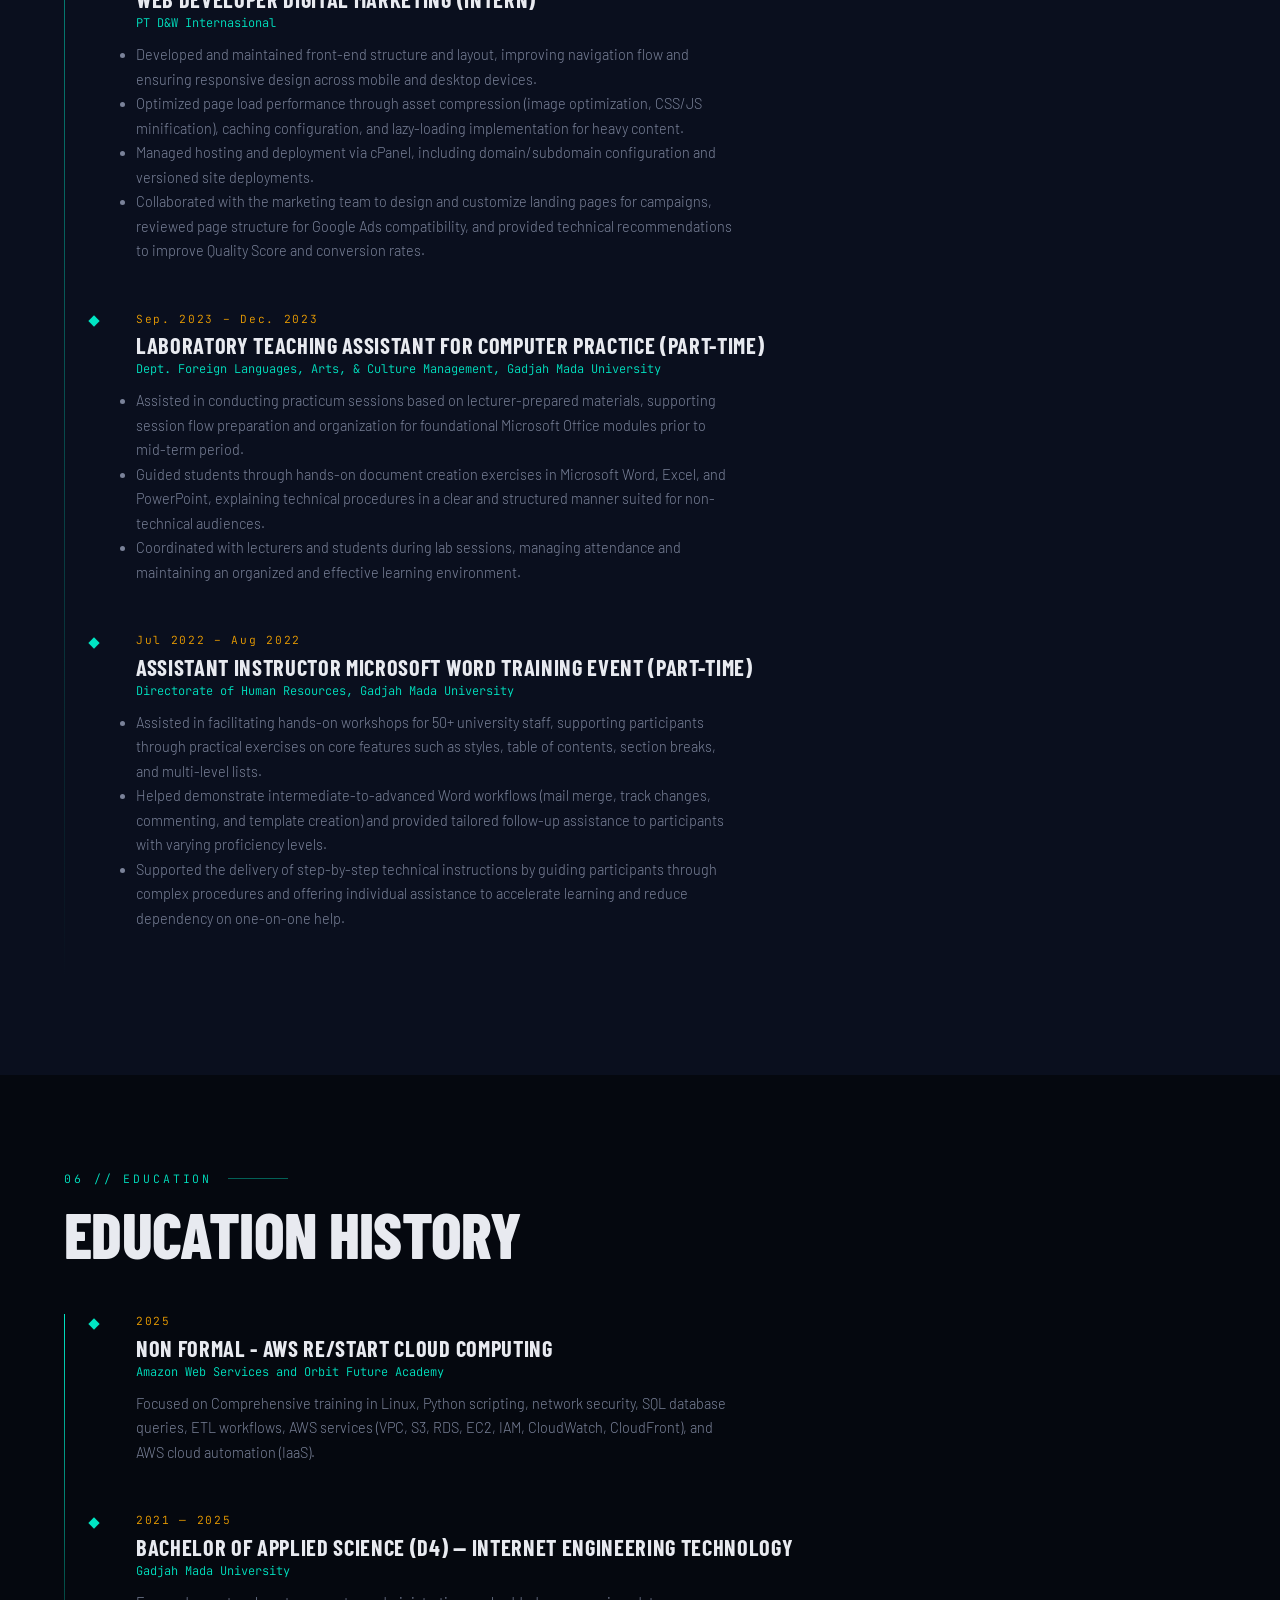
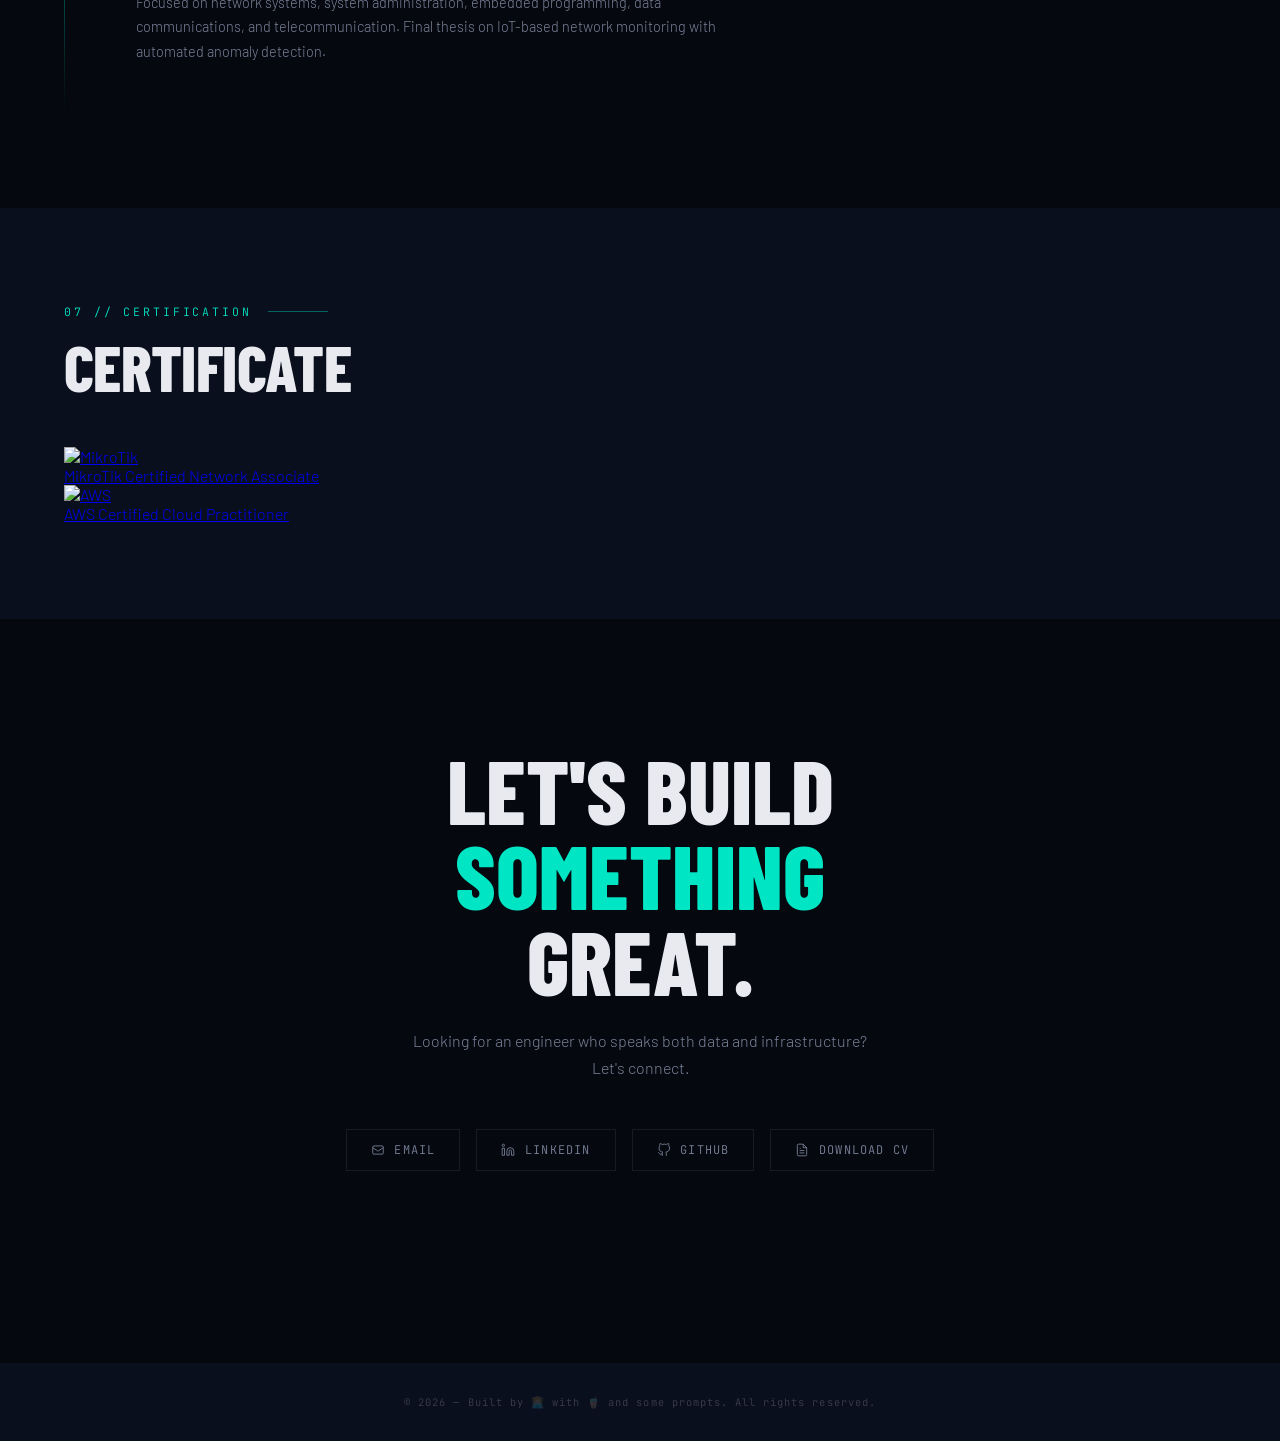
==== commit 865ce051: "Update index.html" ====
--- a/index.html
+++ b/index.html
@@ -371,7 +371,7 @@
   
   <div class="certif-links">
     <a href="https://mikrotik.com/training/certificates/c420561c7f40c6b32503" class="certif-link" target="_blank">
-      <img src="data:image/svg+xml,%3csvg%20width='90'%20height='97'%20viewBox='0%200%2090%2097'%20fill='none'%20xmlns='http://www.w3.org/2000/svg'%3e%3cpath%20d='M89.9785%2030.0707C89.9785%2026.2228%2087.9135%2022.6793%2084.6009%2020.8098L50.1195%201.35326C46.9359%20-0.451087%2043.0641%20-0.451087%2039.8805%201.35326L5.37763%2020.8098C2.06501%2022.6793%200%2026.2228%200%2030.0707V67.2011C0%2071.0706%202.08652%2074.6359%205.44216%2076.5054L39.945%2095.6793C43.0856%2097.4402%2046.9144%2097.4402%2050.055%2095.6793L84.5578%2076.5054C87.9135%2074.6359%2090%2071.0706%2090%2067.2011V30.0707H89.9785ZM25.8771%2066.9185C25.8771%2067.788%2024.9522%2068.3315%2024.1993%2067.9185L18.4345%2064.7011C17.2299%2064.0272%2016.4986%2062.7663%2016.4986%2061.375V43.8315C16.4986%2042.962%2017.4235%2042.4185%2018.1764%2042.8315L24.522%2046.375C25.3609%2046.8315%2025.8771%2047.7228%2025.8771%2048.7011V66.9185ZM73.5014%2061.288C73.5014%2062.6576%2072.7701%2063.9402%2071.5655%2064.6141L65.8007%2067.8315C65.0478%2068.2446%2064.1228%2067.7011%2064.1228%2066.8315V44.3967C64.1228%2043.5272%2063.1979%2042.9837%2062.445%2043.3967L51.7973%2049.3315C50.5927%2050.0054%2049.8614%2051.2663%2049.8614%2052.6576V75.5924C49.8614%2076.288%2049.4957%2076.9185%2048.8934%2077.2446L46.7208%2078.462C45.6023%2079.0924%2044.2256%2079.0924%2043.0856%2078.462L41.0636%2077.3315C40.4613%2077.0054%2040.0956%2076.3533%2040.0956%2075.6793V52.5054C40.0956%2051.1359%2039.3642%2049.8533%2038.1597%2049.1793L17.0578%2037.3967C16.6922%2037.2011%2016.4771%2036.8098%2016.4771%2036.3967V35.4837C16.4771%2034.1141%2017.2084%2032.8315%2018.413%2032.1576L21.4245%2030.4837C22.543%2029.8533%2023.9197%2029.8533%2025.0597%2030.4837L43.3007%2040.6793C44.4192%2041.3098%2045.7959%2041.3098%2046.9359%2040.6793L55.1314%2036.0924C55.9058%2035.6576%2055.9058%2034.5272%2055.1314%2034.0924L36.826%2023.875C36.0516%2023.4402%2036.0516%2022.3098%2036.826%2021.875L43.0641%2018.3967C44.1826%2017.7663%2045.5593%2017.7663%2046.6993%2018.3967L71.544%2032.2663C72.7486%2032.9402%2073.4799%2034.2011%2073.4799%2035.5924V61.2663L73.5014%2061.288Z'%20fill='%230E0E10'/%3e%3c/svg%3e" alt="MikroTik">
+      <img src="https://cdn.jsdelivr.net/gh/homarr-labs/dashboard-icons/svg/mikrotik-light.svg" alt="MikroTik">
       <div class="certif-overlay">
         <span>MikroTik Certified Network Associate</span>
       </div>
